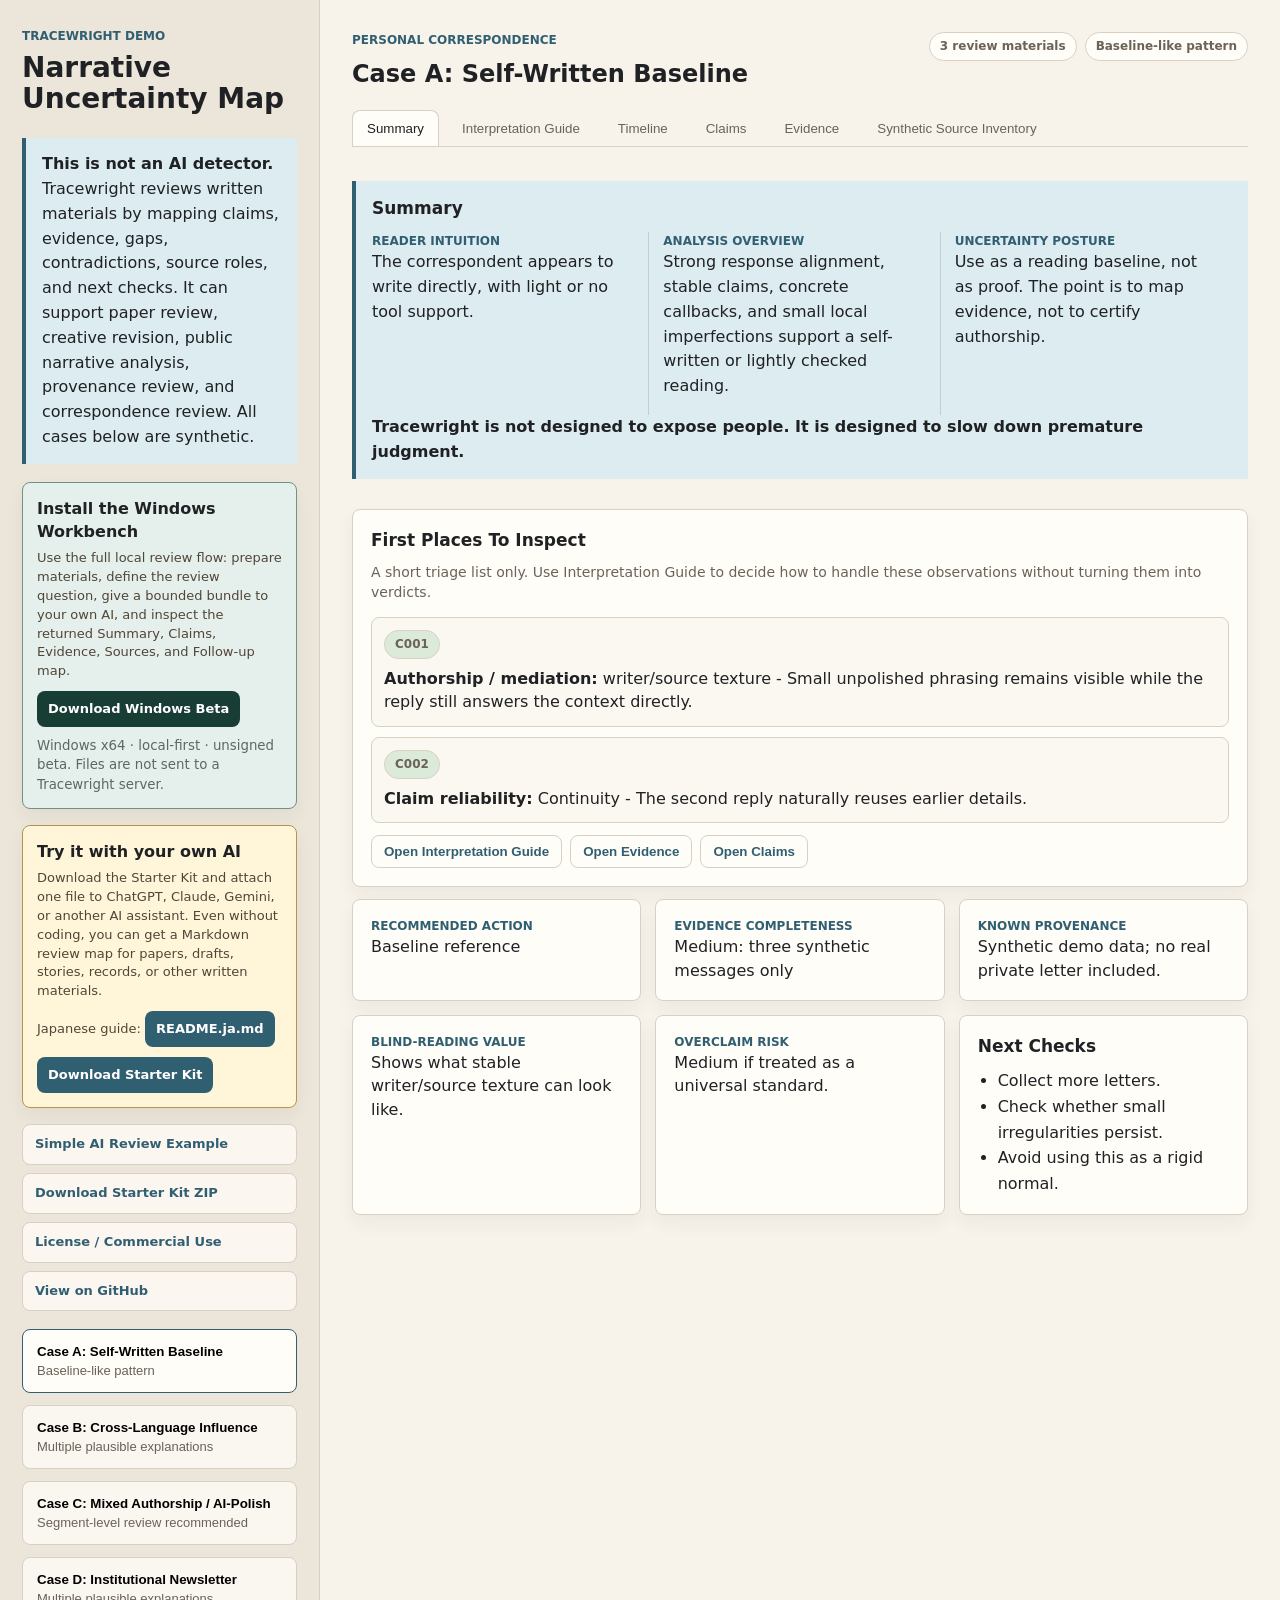
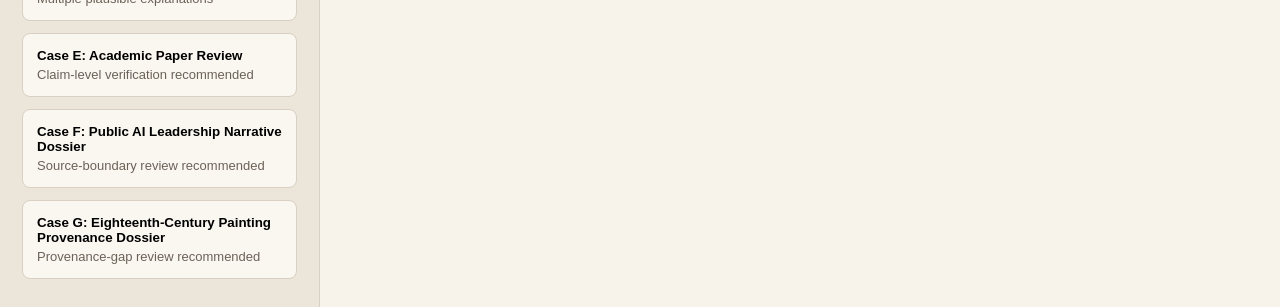
==== index.html @ 944aaca0 "Publish Windows Workbench beta" ====
﻿<!doctype html>
<html lang="en">
<head>
  <meta charset="utf-8">
  <meta name="viewport" content="width=device-width, initial-scale=1">
  <title>Tracewright Narrative Uncertainty Map Demo</title>
  <style>
    :root {
      --paper: #f7f3eb;
      --panel: #fffdf8;
      --ink: #202124;
      --muted: #6b6258;
      --line: #d9d0c3;
      --accent: #315f72;
      --blue: #d7e3f5;
      --green: #dcebd9;
      --yellow: #f5e8bd;
      --orange: #f3cfaa;
      --gray: #e7e3dd;
      --red: #efd0c8;
      --shadow: 0 8px 18px rgba(35,31,26,.05);
    }

    * { box-sizing: border-box; }
    body {
      margin: 0;
      background: var(--paper);
      color: var(--ink);
      font-family: "Segoe UI", system-ui, sans-serif;
      line-height: 1.45;
    }
    .shell { display: grid; grid-template-columns: 320px 1fr; min-height: 100vh; }
    aside {
      padding: 28px 22px;
      background: #ece5d9;
      border-right: 1px solid var(--line);
    }
    main { padding: 32px; max-width: 1220px; }
    h1, h2, h3, p { margin-top: 0; }
    h1 { font-size: 28px; line-height: 1.1; }
    h2 { margin-bottom: 4px; }
    h3 { margin-bottom: 10px; font-size: 17px; }
    .kicker {
      margin: 0 0 8px;
      color: var(--accent);
      font-size: 12px;
      font-weight: 800;
      letter-spacing: 0;
      text-transform: uppercase;
    }
    .notice, .summary-overview {
      border-left: 4px solid var(--accent);
      background: #dcecf0;
      padding: 14px 16px;
      margin: 18px 0;
      line-height: 1.55;
    }
    .starter-card {
      border: 1px solid #b99250;
      border-radius: 8px;
      background: #fff6d9;
      padding: 14px;
      margin: 14px 0 16px;
      box-shadow: var(--shadow);
    }
    .starter-card strong { display: block; margin-bottom: 6px; }
    .starter-card p { margin-bottom: 10px; color: #504638; font-size: 13px; }
    .starter-card a {
      display: inline-flex;
      align-items: center;
      justify-content: center;
      min-height: 36px;
      border-radius: 8px;
      background: #315f72;
      color: #fff;
      padding: 8px 11px;
      font-size: 13px;
      font-weight: 800;
      text-decoration: none;
    }
    .workbench-card {
      border-color: #6f9186;
      background: #e5efeb;
    }
    .workbench-card a { background: #173d35; }
    .workbench-card small { display: block; margin-top: 9px; color: #5b6964; line-height: 1.45; }
    .resource-links { display: grid; gap: 8px; margin: 12px 0 18px; }
    .resource-links a {
      display: block;
      border: 1px solid var(--line);
      border-radius: 8px;
      background: rgba(255,253,248,.78);
      padding: 10px 12px;
      color: var(--accent);
      font-size: 13px;
      font-weight: 800;
      text-decoration: none;
    }
    .case-list, .stack { display: grid; gap: 12px; }
    .case-button {
      width: 100%;
      border: 1px solid var(--line);
      border-radius: 8px;
      background: rgba(255,253,248,.75);
      padding: 14px;
      text-align: left;
      cursor: pointer;
    }
    .case-button.active { border-color: var(--accent); background: var(--panel); }
    .case-button span { display: block; margin-top: 4px; color: var(--muted); font-size: 13px; }
    .header { display: flex; justify-content: space-between; gap: 16px; margin-bottom: 14px; }
    .status { display: flex; gap: 8px; flex-wrap: wrap; justify-content: flex-end; align-content: flex-start; }
    .tag, .flag {
      display: inline-flex;
      align-items: center;
      border: 1px solid var(--line);
      border-radius: 999px;
      min-height: 28px;
      padding: 5px 10px;
      background: var(--panel);
      color: var(--muted);
      font-size: 12px;
      font-weight: 700;
    }
    .green { background: var(--green); }
    .yellow { background: var(--yellow); }
    .orange { background: var(--orange); }
    .blue { background: var(--blue); }
    .gray { background: var(--gray); }
    .red { background: var(--red); }
    .tabs { display: flex; gap: 8px; flex-wrap: wrap; border-bottom: 1px solid var(--line); margin-bottom: 16px; }
    .tab {
      border: 1px solid transparent;
      border-bottom: 0;
      border-radius: 8px 8px 0 0;
      background: transparent;
      padding: 10px 14px;
      color: var(--muted);
      cursor: pointer;
    }
    .tab.active { border-color: var(--line); background: var(--panel); color: var(--ink); }
    .view { display: none; }
    .view.active { display: block; }
    .panel, .card {
      border: 1px solid var(--line);
      border-radius: 8px;
      background: var(--panel);
      box-shadow: var(--shadow);
    }
    .panel, .body { padding: 18px; }
    .panel-note { color: var(--muted); font-size: 14px; }
    .grid { display: grid; grid-template-columns: repeat(2, minmax(0, 1fr)); gap: 14px; }
    .tri { grid-template-columns: repeat(3, minmax(0, 1fr)); }
    .overview-grid { display: grid; grid-template-columns: repeat(3, minmax(0, 1fr)); gap: 14px; }
    .overview-grid article { border-right: 1px solid rgba(49,95,114,.2); padding-right: 12px; }
    .overview-grid article:last-child { border-right: 0; }
    .overview-grid span { display: block; color: var(--accent); font-size: 12px; font-weight: 800; text-transform: uppercase; }
    .overview-note { margin-bottom: 0; font-weight: 700; }
    .review-guide { display: grid; gap: 16px; }
    .guide-layout { display: grid; grid-template-columns: minmax(0, 1.45fr) minmax(260px, .55fr); gap: 14px; }
    .attention-panel, .legend-panel { border: 1px solid var(--line); border-radius: 8px; background: #fbf8f1; padding: 14px; }
    .attention-bars { display: grid; gap: 9px; margin: 10px 0 14px; }
    .bar { display: grid; grid-template-columns: 180px 1fr 52px; gap: 10px; align-items: center; }
    .track { height: 10px; border-radius: 999px; background: #ece5d9; overflow: hidden; }
    .fill { height: 100%; border-radius: 999px; }
    .fill.review { background: #af6e4d; }
    .fill.mediated { background: #567ca0; }
    .fill.anchor { background: #62835f; }
    .fill.claims { background: #b79b49; }
    .attention-definitions { display: grid; gap: 8px; margin: 10px 0 16px; color: var(--muted); font-size: 14px; }
    .attention-definitions p { margin-bottom: 0; }
    .texture-evidence-grid { display: grid; grid-template-columns: repeat(2, minmax(0, 1fr)); gap: 12px; margin: 14px 0 16px; }
    .texture-evidence-list { border: 1px solid var(--line); border-radius: 8px; background: #fffaf0; padding: 12px; }
    .texture-evidence-list h4 { margin: 0 0 8px; color: var(--muted); font-size: 12px; text-transform: uppercase; }
    .texture-evidence-item { display: grid; grid-template-columns: auto minmax(0, 1fr); gap: 6px 8px; width: 100%; border: 0; border-top: 1px solid var(--line); background: transparent; padding: 10px 0; text-align: left; cursor: pointer; }
    .texture-evidence-item:first-of-type { border-top: 0; }
    .texture-evidence-item strong { min-width: 0; overflow-wrap: anywhere; font-size: 13px; }
    .texture-evidence-item small { grid-column: 1 / -1; color: var(--muted); line-height: 1.45; }
    .texture-evidence-item .axis-source { grid-column: 1 / -1; color: var(--muted); font-size: 11px; font-weight: 800; text-transform: uppercase; }
    .texture-badge { display: inline-flex; align-items: center; min-height: 28px; border: 1px solid var(--line); border-radius: 8px; padding: 5px 9px; margin-left: 4px; color: var(--ink); font-size: 12px; font-weight: 800; }
    .evidence-card-focus { outline: 3px solid rgba(36, 105, 121, 0.45); outline-offset: 4px; box-shadow: 0 0 0 7px rgba(36, 105, 121, 0.12); }
    .legend-list { display: grid; gap: 10px; }
    .legend-item p { margin: 6px 0 0; color: var(--muted); font-size: 13px; }
    .focus-list { display: grid; gap: 10px; }
    .focus-item { border: 1px solid var(--line); border-radius: 8px; background: #fbf8f1; padding: 12px; }
    .focus-item p { margin: 8px 0 0; }
    .guide-actions { display: flex; flex-wrap: wrap; gap: 8px; margin-top: 12px; }
    .interpretation-grid { display: grid; grid-template-columns: minmax(0, 1fr) minmax(0, 1fr); gap: 14px; }
    .principle-grid { display: grid; grid-template-columns: repeat(4, minmax(0, 1fr)); gap: 12px; }
    .principle-card { border: 1px solid var(--line); border-radius: 8px; background: #fbf8f1; padding: 14px; }
    .principle-card p { margin-bottom: 0; color: var(--muted); font-size: 14px; }
    .handling-grid { display: grid; grid-template-columns: repeat(3, minmax(0, 1fr)); gap: 12px; }
    .handling-card { border: 1px solid var(--line); border-radius: 8px; background: #fffaf0; padding: 14px; }
    .handling-card p { margin-bottom: 0; color: var(--muted); font-size: 14px; }
    .text-button {
      border: 1px solid var(--line);
      border-radius: 8px;
      background: var(--panel);
      padding: 8px 12px;
      color: var(--accent);
      font-weight: 700;
      cursor: pointer;
    }
    .screening-grid { display: grid; grid-template-columns: repeat(3, minmax(0, 1fr)); gap: 14px; }
    .screening-card p { margin-bottom: 0; }
    .guide-list { margin: 8px 0 0; padding-left: 20px; line-height: 1.6; }
    .message { display: grid; grid-template-columns: 190px 1fr; }
    .message.context { background: #f2f0ec; border-style: dashed; opacity: .82; }
    .meta { padding: 18px; border-right: 1px solid var(--line); background: rgba(236,229,217,.5); }
    .flag-row { display: flex; gap: 8px; flex-wrap: wrap; }
    blockquote { margin: 0 0 14px; border-left: 4px solid var(--accent); background: #f4efe5; padding: 14px 16px; line-height: 1.6; }
    .marked { margin: 14px 0; border: 1px solid var(--line); border-radius: 8px; background: #fffaf0; padding: 14px; }
    .mark { display: grid; grid-template-columns: 180px 170px 1fr; gap: 10px; margin-top: 10px; }
    code { background: var(--orange); border-radius: 6px; padding: 4px 7px; white-space: normal; }
    .box { border: 1px solid var(--line); border-radius: 8px; background: #fbf8f1; padding: 14px; }
    .source-table { width: 100%; border-collapse: collapse; }
    .source-table th, .source-table td { border-bottom: 1px solid var(--line); padding: 12px; text-align: left; vertical-align: top; }
    .source-table th { color: var(--muted); font-size: 12px; text-transform: uppercase; }
    .claim-status { min-width: 130px; }
    @media (max-width: 980px) {
      .shell, .message, .grid, .tri, .mark, .overview-grid, .guide-layout, .screening-grid, .interpretation-grid, .principle-grid, .handling-grid { grid-template-columns: 1fr; }
      .texture-evidence-grid { grid-template-columns: 1fr; }
      main { padding: 22px; }
      aside { border-right: 0; border-bottom: 1px solid var(--line); }
      .bar { grid-template-columns: 1fr; }
      .header { display: block; }
      .status { justify-content: flex-start; }
    }
  </style>
</head>
<body>
  <div class="shell">
    <aside>
      <p class="kicker">Tracewright Demo</p>
      <h1>Narrative Uncertainty Map</h1>
      <div class="notice">
        <strong>This is not an AI detector.</strong><br>
        Tracewright reviews written materials by mapping claims, evidence, gaps, contradictions, source roles, and next checks. It can support paper review, creative revision, public narrative analysis, provenance review, and correspondence review. All cases below are synthetic.
      </div>
      <div class="starter-card workbench-card">
        <strong>Install the Windows Workbench</strong>
        <p>Use the full local review flow: prepare materials, define the review question, give a bounded bundle to your own AI, and inspect the returned Summary, Claims, Evidence, Sources, and Follow-up map.</p>
        <a href="https://github.com/ayakoredon/tracewright-narrative-uncertainty-map/releases/download/workbench-v0.3.0-beta/Tracewright-Workbench-Setup-v0.3.0-beta.exe">Download Windows Beta</a>
        <small>Windows x64 · local-first · unsigned beta. Files are not sent to a Tracewright server.</small>
      </div>
      <div class="starter-card">
        <strong>Try it with your own AI</strong>
        <p>Download the Starter Kit and attach one file to ChatGPT, Claude, Gemini, or another AI assistant. Even without coding, you can get a Markdown review map for papers, drafts, stories, records, or other written materials.</p>
        <p>Japanese guide: <a href="README.ja.md">README.ja.md</a></p>
        <a href="downloads/tracewright-narrative-starter-kit-v0.6.zip" download>Download Starter Kit</a>
      </div>
      <div class="resource-links">
        <a href="simple-ai-example.html">Simple AI Review Example</a>
        <a href="downloads/tracewright-narrative-starter-kit-v0.6.zip" download>Download Starter Kit ZIP</a>
        <a href="COMMERCIAL_USE.md">License / Commercial Use</a>
        <a href="https://github.com/ayakoredon/tracewright-narrative-uncertainty-map">View on GitHub</a>
      </div>
      <div id="caseList" class="case-list"></div>
    </aside>
    <main>
      <header class="header">
        <div>
          <p class="kicker" id="stage">Demo case</p>
          <h2 id="name">Case</h2>
        </div>
        <div class="status">
          <span class="tag" id="count">0 materials</span>
          <span class="tag" id="level">Review posture</span>
        </div>
      </header>
      <nav class="tabs">
        <button class="tab active" data-view="summary">Summary</button>
        <button class="tab" data-view="interpretation">Interpretation Guide</button>
        <button class="tab" data-view="timeline">Timeline</button>
        <button class="tab" data-view="claims">Claims</button>
        <button class="tab" data-view="evidence">Evidence</button>
        <button class="tab" data-view="sources">Synthetic Source Inventory</button>
      </nav>
      <section id="summary" class="view active"></section>
      <section id="interpretation" class="view"></section>
      <section id="timeline" class="view"></section>
      <section id="claims" class="view"></section>
      <section id="evidence" class="view"></section>
      <section id="sources" class="view"></section>
    </main>
  </div>

<script>
const cases = [
  {
    id: "baseline",
    name: "Case A: Self-Written Baseline",
    stage: "Personal correspondence",
    level: "Baseline-like pattern",
    intuition: "The correspondent appears to write directly, with light or no tool support.",
    overview: "Strong response alignment, stable claims, concrete callbacks, and small local imperfections support a self-written or lightly checked reading.",
    posture: "Use as a reading baseline, not as proof. The point is to map evidence, not to certify authorship.",
    screening: {
      recommended_action: "Baseline reference",
      evidence_completeness: "Medium: three synthetic messages only",
      known_provenance: "Synthetic demo data; no real private letter included.",
      blind_reading_value: "Shows what stable writer/source texture can look like.",
      overclaim_risk: "Medium if treated as a universal standard.",
      next_checks: ["Collect more letters.", "Check whether small irregularities persist.", "Avoid using this as a rigid normal."]
    },
    guide: {
      texture: { source_texture: 4, mediation_polish: 1, total: 5 },
      lanes: { authorship: 2, claims: 2, disclosure: 1, total: 5, pressure: "Low" },
      focus: [
        ["green", "C001", "Authorship / mediation", "writer/source texture", "Small unpolished phrasing remains visible while the reply still answers the context directly."],
        ["green", "C002", "Claim reliability", "Continuity", "The second reply naturally reuses earlier details."]
      ]
    },
    claims: [
      ["Works in a local technical business.", "Verifiable background claim", "First appeared", "Stable"],
      ["Learned Japanese for personal reasons.", "Self-history claim", "Repeated with detail", "Stable"],
      ["May use grammar checking.", "Tool-use possibility", "Unknown", "Ask only if relevant"]
    ],
    messages: [
      ["A001", "Reviewer / context", "context", "2026-04-01", "synthetic:A001", "The reviewer asks about local work, music, and language learning.", ["Context only"]],
      ["C001", "Correspondent / target", "target", "2026-04-03", "synthetic:C001", "The correspondent answers directly, gives concrete work details, and asks a specific return question.", ["Stable", "Direct response", "writer/source texture"]],
      ["C002", "Correspondent / target", "target", "2026-04-10", "synthetic:C002", "The second reply reuses earlier details naturally and keeps the same uneven but fluent style.", ["Continuity", "Stable style"]]
    ],
    evidence: [
      ["writer/source texture", "green", "synthetic:C001", "I tried to explain it better, but maybe I make the sentence too long...", [["make the sentence too long", "non-native phrasing", "A small local irregularity remains in an otherwise clear sentence."]], ["The phrase is clear but not polished flat.", "The writer process is visible.", "This supports writer/source texture but does not prove authorship."], ["A tool could preserve original phrasing.", "A non-native writer may also use grammar checking."], "source_texture"]
    ]
  },
  {
    id: "translation",
    name: "Case B: Cross-Language Influence",
    stage: "Personal correspondence",
    level: "Multiple plausible explanations",
    intuition: "The voice feels personal, but the English surface may be translation-supported.",
    overview: "Specific memories and continuity appear alongside collocation and syntax that may show source-language transfer.",
    posture: "Do not treat translation as deception. Ask what layer was translated, checked, or rewritten.",
    screening: {
      recommended_action: "Writing-workflow clarification",
      evidence_completeness: "Medium",
      known_provenance: "Synthetic demo data.",
      blind_reading_value: "Shows how cross-language influence differs from AI-polished composition.",
      overclaim_risk: "High if cross-language English is treated as AI generation.",
      next_checks: ["Ask writing-language workflow gently.", "Compare supported and unsupported passages.", "Track continuity independent of grammar."]
    },
    guide: {
      texture: { source_texture: 3, mediation_polish: 2, total: 5 },
      lanes: { authorship: 3, claims: 1, disclosure: 2, total: 5, pressure: "Moderate" },
      focus: [
        ["blue", "C001", "Authorship / mediation", "Cross-language influence", "The English surface has local friction, but the content remains personal and responsive."],
        ["yellow", "C001", "Disclosure / provenance", "Workflow unknown", "The next useful question is how the text was written or translated."]
      ]
    },
    claims: [
      ["Writes in English or translates into English.", "Process claim", "Unknown", "Verify gently"],
      ["Has personal memories connected to the topic.", "Experience claim", "Supported by detail", "Stable"],
      ["The English surface reflects source-language influence.", "Analytic observation", "Observed once", "Low-confidence"]
    ],
    messages: [
      ["A001", "Reviewer / context", "context", "2026-04-04", "synthetic:A001", "The reviewer asks whether the correspondent writes directly in English or translates.", ["Context only"]],
      ["C001", "Correspondent / target", "target", "2026-04-06", "synthetic:C001", "The correspondent gives a personal answer but uses unusual collocations and direct source-language structure.", ["Cross-language influence", "Stable", "Verify gently"]]
    ],
    evidence: [
      ["Cross-Language Influence", "blue", "synthetic:C001", "I am respectful for this old music, but I cannot imagine how it is living in your day.", [["respectful for", "preposition drift", "Clear meaning, unusual English collocation."], ["how it is living", "source-language shaping", "Possibly source-language structure carried into English."]], ["The content is personal and responsive.", "The English surface contains local non-native friction.", "This supports cross-language uncertainty, not AI authorship."], ["Direct non-native English.", "Machine translation with light editing.", "Human translation preserving source structure."], "source_texture"]
    ]
  },
  {
    id: "mixed",
    name: "Case C: Mixed Authorship / AI-Polish",
    stage: "Correspondence plus domain content",
    level: "Segment-level review recommended",
    intuition: "Short domain-specific parts feel personal; longer reflective passages feel polished.",
    overview: "Operational domain details remain grounded, while longer reflective passages show editorial or AI-polish signals.",
    posture: "Avoid one label for the whole person. Separate domain turns, emotional response, and polished prose.",
    screening: {
      recommended_action: "Segment-level review",
      evidence_completeness: "Medium-high",
      known_provenance: "Synthetic demo data.",
      blind_reading_value: "Shows why mixed-composition analysis matters.",
      overclaim_risk: "High if the polished passage is used to judge every message.",
      next_checks: ["Compare short and long segments.", "Ask drafting workflow naturally.", "Preserve domain-specific evidence separately."]
    },
    guide: {
      texture: { source_texture: 3, mediation_polish: 4, total: 5 },
      lanes: { authorship: 4, claims: 2, disclosure: 2, total: 5, pressure: "High" },
      focus: [
        ["blue", "C001", "Authorship / mediation", "AI / editorial polish", "The reflective sentence is compact, balanced, and more polished than the operational material."],
        ["green", "C001", "Claim reliability", "Domain anchor", "The chess correction should be reviewed separately from the literary surface."]
      ]
    },
    claims: [
      ["The chess correction follows the current board state.", "Domain claim", "Source-grounded", "Stable"],
      ["The literary interpretation is polished and general.", "Style observation", "Segment-specific", "Review"],
      ["Different segments may have different creation histories.", "Mediation hypothesis", "Plausible", "Do not overclaim"]
    ],
    messages: [
      ["A001", "Reviewer / context", "context", "2026-04-05", "synthetic:A001", "The reviewer asks about a novel and continues a slow chess game.", ["Context only"]],
      ["C001", "Correspondent / target", "target", "2026-04-06", "synthetic:C001", "The reply contains a precise chess correction and a polished literary reflection.", ["Domain anchor", "AI/editorial polish?", "Segment split"]]
    ],
    evidence: [
      ["AI / Editorial Polish", "blue", "synthetic:C001", "The refuge becomes a quiet cage, a poetic punishment for refusing growth.", [["quiet cage", "aphoristic polish", "Compact literary metaphor."], ["poetic punishment", "balanced evaluative phrase", "Smooth review-like cadence."]], ["The prose is more polished than earlier operational messages.", "The same message also contains domain-specific handling.", "This supports a mixed-composition hypothesis."], ["Careful human drafting.", "Human prose edited by AI.", "AI-generated reflection plus personal insertion."], "mediation_polish"],
      ["Domain Authorship Anchor", "green", "synthetic:C001", "You wrote Nd2, but from this position I think you meant Nbd2.", [["Nbd2", "domain-specific correction", "Requires tracking the game state."]], ["The correction is operational and specific.", "It differs from the polished literary cadence.", "Analyze it separately from the prose surface."], ["A domain tool could assist, but no evidence requires that."], "source_texture"]
    ]
  },
  {
    id: "newsletter",
    name: "Case D: Institutional Newsletter",
    stage: "Public document",
    level: "Multiple plausible explanations",
    intuition: "No reader intuition supplied. Blind review mode.",
    overview: "The document appears source-rich and institutionally edited. Final English may include translation, editorial smoothing, or AI assistance.",
    posture: "Separate source provenance, fact-checking, cross-language surface, and final prose polish.",
    screening: {
      recommended_action: "Workflow review",
      evidence_completeness: "Medium",
      known_provenance: "Synthetic demo data modeled as a public newsletter.",
      blind_reading_value: "Shows how this method can extend beyond personal letters.",
      overclaim_risk: "High if polished institutional English is treated as AI authorship.",
      next_checks: ["Compare source notes and final article.", "Ask whether translation or AI tools were used.", "Fact-check claims separately."]
    },
    guide: {
      texture: { source_texture: 3, mediation_polish: 3, total: 5 },
      lanes: { authorship: 3, claims: 4, disclosure: 3, total: 5, pressure: "Moderate" },
      focus: [
        ["green", "D001", "Claim reliability", "Source-backed specificity", "Material details point to a source layer that should be kept separate from the final prose layer."],
        ["yellow", "D001", "Authorship / mediation", "Low-confidence surface signal", "Formal collocations are weak clues without workflow evidence."]
      ]
    },
    claims: [
      ["The cassette contains two platform versions.", "Material fact", "Source-backed", "Verify with archive record"],
      ["The materials are available for consultation.", "Access claim", "Public-facing", "Verify"],
      ["Final English may hide source-language workflow.", "Method caution", "Low-confidence", "Use provenance evidence"]
    ],
    messages: [
      ["D001", "Document / target", "target", "2026-04-20", "synthetic:D001", "A public newsletter combines archive object metadata, historical framing, and a polished support appeal.", ["Institutional template", "Archive specificity", "Editorial polish"]]
    ],
    evidence: [
      ["Source-Backed Specificity", "green", "synthetic:D001", "The original cassette contains two platform versions on opposite sides, catalogued under the same acquisition record.", [["opposite sides", "material detail", "Physical-object detail suggests source notes or archive knowledge."], ["acquisition record", "provenance cue", "Links final prose to archival practice."]], ["The detail is too specific for generic promotional prose.", "It may come from human notes later edited or translated.", "Source layer and sentence layer should be separated."], ["A well-prompted AI could rewrite supplied source notes."], "source_texture"],
      ["Low-Confidence Surface Signal", "yellow", "synthetic:D001", "These materials served for the preparation of this article and are available for consultation.", [["served for the preparation", "collocation heaviness", "Possible translation or institutional English; low confidence."], ["available for consultation", "formal register", "Could be human institutional phrasing."]], ["Final English is clean enough that source language is not detectable with confidence.", "Small collocation clues are weak alone.", "Workflow evidence matters more than surface guessing."], ["Human non-native English.", "Human translation.", "LLM translation plus human check.", "Institutional style."], "not_applicable"]
    ]
  },
  {
    id: "academic",
    name: "Case E: Academic Paper Review",
    stage: "Research article",
    level: "Claim-level verification recommended",
    intuition: "No reader intuition supplied. Blind review mode.",
    overview: "The paper has a coherent scholarly surface, but several claims require source-level verification before the argument should be relied on.",
    posture: "Separate prose polish from research reliability. A fluent academic surface can coexist with weak methods, unsupported citations, or overgeneralized conclusions.",
    screening: {
      recommended_action: "Claim-level verification before citation or reuse",
      evidence_completeness: "Medium: abstract, method excerpt, and conclusion excerpt only",
      known_provenance: "Synthetic demo paper; no real unpublished manuscript included.",
      blind_reading_value: "Shows how the same framework can review academic material without reducing it to authorship.",
      overclaim_risk: "High if polished prose is mistaken for methodological strength.",
      next_checks: ["Trace each quantitative claim to method and table support.", "Check whether cited studies actually support the operational definition.", "Ask for dataset, inclusion criteria, and coding protocol."]
    },
    guide: {
      texture: { source_texture: 2, mediation_polish: 3, total: 5 },
      lanes: { authorship: 2, claims: 5, disclosure: 1, total: 5, pressure: "High" },
      focus: [
        ["orange", "P002", "Claim reliability", "Method specificity gap", "The sample and coding procedure are not detailed enough to carry the conclusion."],
        ["orange", "P003", "Claim reliability", "Overgeneralization risk", "A limited corpus is used to make a broad institutional workflow claim."],
        ["blue", "P001", "Authorship / mediation", "Polished academic surface", "The prose is smooth, but that is secondary to evidence support."]
      ]
    },
    claims: [
      ["The study uses a 42-document corpus.", "Method claim", "Partially specified", "Verify sampling protocol"],
      ["The proposed review workflow improved analyst accuracy by 31%.", "Quantitative result", "Requires table support", "Verify"],
      ["The findings generalize to institutional review workflows.", "Scope claim", "Overextended from excerpt", "Review"],
      ["Prior studies establish the same operational definition of narrative provenance.", "Citation claim", "Citation support unknown", "Verify cited sources"]
    ],
    messages: [
      ["P001", "Paper / abstract", "target", "2026-05-02", "synthetic:P001", "The abstract introduces a narrative-provenance review method and reports improved analyst performance.", ["Scholarly surface", "Quantitative claim", "Claim review"]],
      ["P002", "Paper / methods", "target", "2026-05-02", "synthetic:P002", "The methods section describes a 42-document corpus but gives limited sampling and coding detail.", ["Method gap", "Verify dataset"]],
      ["P003", "Paper / conclusion", "target", "2026-05-02", "synthetic:P003", "The conclusion generalizes from the limited corpus to institutional review workflows.", ["Scope expansion", "Review"]]
    ],
    evidence: [
      ["Method Specificity Gap", "orange", "synthetic:P002", "We selected forty-two documents representative of the field and coded them for provenance ambiguity.", [["representative of the field", "sampling claim", "The population and selection method are not defined."], ["coded them", "method compression", "No coder count, codebook, or agreement metric is visible in the excerpt."]], ["The sentence makes a methodological claim but leaves the sampling frame underspecified.", "The reader cannot yet tell whether the corpus supports the result.", "This is a claim-reliability issue, not an authorship judgment."], ["Details may appear elsewhere in the paper.", "Supplementary materials may contain the protocol.", "This may be an excerpt-level limitation."], "not_applicable"],
      ["Overgeneralization Risk", "orange", "synthetic:P003", "These results demonstrate that narrative-provenance mapping can improve institutional review workflows across domains.", [["demonstrate", "strong causal verb", "The excerpt supports caution better than proof."], ["across domains", "scope expansion", "The claim reaches beyond the visible corpus description."]], ["The conclusion uses stronger language than the visible method supports.", "This should prompt source and scope review before citation.", "The issue is evidential strength rather than whether the prose is human or AI-written."], ["The full paper may include cross-domain validation.", "The authors may be using demonstration in a softer rhetorical sense."], "mediation_polish"],
      ["Citation Support Check", "yellow", "synthetic:P001", "Prior work has established narrative provenance as a stable operational category.", [["established", "citation strength", "A broad literature claim needs source-level checking."], ["stable operational category", "definition claim", "The definition may vary across fields."]], ["The phrase signals a literature-foundation claim.", "A reviewer should inspect whether the cited sources actually use the same definition.", "This belongs in the claim lane even if the writing style is polished."], ["The literature review may define the term carefully later.", "The abstract may compress a nuanced discussion."], "not_applicable"]
    ]
  },
  {
    id: "public_figures",
    name: "Case F: Public AI Leadership Narrative Dossier",
    stage: "Public-source narrative review",
    level: "Source-boundary review recommended",
    intuition: "No private reader intuition supplied. This demo uses public materials about AI leaders to show how Tracewright separates authored statements, corporate pages, external reporting, adversarial sources, and source-inventory gaps.",
    overview: "The useful question is not whether one public figure is consistent or inconsistent in the abstract. The review task is to map which source said what, in what role, at what time, and with what evidentiary weight.",
    posture: "Do not collapse a public person, their company, a news report, a competitor statement, and a technical paper into one flat narrative. Treat this as source-boundary and chronology review, not personality judgment.",
    screening: {
      recommended_action: "Source-boundary and chronology review",
      evidence_completeness: "Low-medium: representative public sources only, not a complete biography or fact investigation",
      known_provenance: "Public web materials: authored essays/posts, company pages, collective open letters, and external or adversarial sources.",
      blind_reading_value: "Shows how the same uncertainty-map method can review public narratives without becoming a reputational verdict.",
      overclaim_risk: "High if company claims, reported remarks, external allegations, and adversarial statements are attributed directly to a person without source-role labels.",
      next_checks: ["Keep direct authored texts separate from company policy pages.", "Treat external reporting and adversarial statements as attributed sources, not settled fact.", "Build dated timelines before asserting contradiction.", "Use primary filings, transcripts, or full article text before escalating claims."]
    },
    guide: {
      texture: { source_texture: 4, mediation_polish: 2, total: 5 },
      lanes: { authorship: 4, claims: 5, disclosure: 4, total: 5, pressure: "High" },
      focus: [
        ["orange", "PF003", "Disclosure / provenance", "Source-role boundary", "A competitor or adversarial company page can be evidence-bearing while still requiring attribution and corroboration."],
        ["orange", "PF004", "Claim reliability", "Chronology pressure", "A public safety posture and later product acceleration should be reviewed as a dated implementation question, not as an instant contradiction."],
        ["blue", "PF002", "Authorship / mediation", "Corporate-policy layer", "Company policy pages may reflect an organization, not one individual author's personal statement."]
      ]
    },
    claims: [
      ["Authored essays or blog posts can support a person's stated position at a date.", "Source-boundary claim", "Supported by public sources", "Stable"],
      ["Corporate policy pages should not automatically be treated as single-person statements.", "Method claim", "General review rule", "Stable"],
      ["External reporting and adversarial statements require attribution and corroboration.", "Reliability claim", "High-priority rule", "Review"],
      ["Apparent changes in AI policy posture should be tested through chronology before being called contradictions.", "Chronology claim", "Review method", "Review"]
    ],
    messages: [
      ["PF001", "Authored essay / public post", "target", "2024-2026", "public:authored-essays", "Representative authored materials include Dario Amodei essays and Sam Altman blog posts. They can anchor dated self-positioning but not every company action.", ["Authored layer", "Date anchor"]],
      ["PF002", "Company policy / product page", "target", "2025-2026", "public:company-pages", "Representative company materials include Anthropic policy pages and xAI product/company pages. They show organizational posture and implementation claims.", ["Corporate layer", "Implementation claim"]],
      ["PF003", "External or adversarial source", "target", "2024-2026", "public:external-sources", "External reporting, open letters, and competitor statements may be important, but each needs role labeling and corroboration.", ["Source boundary", "Attribution required"]],
      ["PF004", "Chronology map", "target", "2023-2026", "public:timeline", "A public narrative may change over time as models, companies, law, risk perception, and competition change. The first review step is dated mapping.", ["Chronology", "Review pressure"]]
    ],
    evidence: [
      ["Authored-position anchor", "green", "public:authored-essays", "A signed essay or personal blog post can anchor that a person publicly held or framed a position at a given time.", [["signed essay", "source role", "Authored text is stronger for self-positioning than for proving implementation."], ["at a given time", "chronology", "The date matters before consistency is assessed."]], ["This is useful source-grounded texture because the source role is clear.", "It should not be expanded to every corporate action or later media narrative.", "The review should preserve the distinction between position, aspiration, and implementation."], ["A post may be edited, ghost-edited, or strategically framed.", "A public post may omit internal constraints or later changes."], "source_texture"],
      ["Corporate-policy boundary", "blue", "public:company-pages", "Company pages and policy announcements can describe commitments, product posture, or safety processes, but they are organizational documents.", [["company pages", "organizational source", "Do not treat as a single individual's direct authored claim."], ["commitments", "implementation claim", "Requires evidence of actual process or enforcement."]], ["The source can be public and useful while still being role-bound.", "This belongs in Disclosure / provenance because authority depends on source type.", "Tracewright should keep the corporate layer visible."], ["The leader may have approved the page.", "A policy may reflect legal, communications, or team drafting."], "mediation_polish"],
      ["Adversarial-source warning", "orange", "public:adversarial-source", "A competitor statement, lawsuit-position page, or strongly interested source may contain useful documents while still requiring attribution and corroboration.", [["competitor statement", "source boundary", "Evidence-bearing does not mean neutral."], ["requires attribution", "handling rule", "Claims should remain attached to the source until checked."]], ["This is a central public-figure dossier risk.", "The source may contain real records, but framing can be strategic.", "The dashboard should prevent the reader from silently absorbing it as neutral biography."], ["The adversarial source may be accurate.", "The opposing side may dispute or contextualize it.", "Court filings or primary documents may settle part of the record."], "not_applicable"],
      ["Chronology / implementation pressure", "orange", "public:timeline", "A safety-warning statement, later product launch, government deployment claim, or regulation proposal may look inconsistent unless placed in a dated timeline with role labels.", [["safety-warning statement", "early posture", "Could be collective, personal, or company-level."], ["later product launch", "implementation layer", "Should be compared with actual safeguards and dates."], ["dated timeline", "review method", "Chronology comes before contradiction."]], ["The same person can hold risk concerns while building products; that is tension, not automatically contradiction.", "The review should ask whether implementation evidence matches the public risk posture.", "This card shows how Tracewright slows reputational judgment."], ["The timeline may reveal a genuine contradiction.", "Product or policy details may resolve the tension.", "External reporting may be incomplete."], "source_texture"]
    ]
  },
  {
    id: "painting_provenance",
    name: "Case G: Eighteenth-Century Painting Provenance Dossier",
    stage: "Art provenance review",
    level: "Provenance-gap review recommended",
    intuition: "No private collector file is included. This synthetic case shows how Tracewright can review a mixed dossier around an old painting without turning uncertainty into a verdict about authenticity or ownership.",
    overview: "The dossier contains several useful anchors, but the chain is not continuous. A studio ledger, a nineteenth-century diary, an auction record, a wartime gap, a later researcher note, and a conservation memo each answer different questions and carry different evidentiary weight.",
    posture: "Do not collapse attribution, ownership history, wartime custody, and current title into one confidence label. The next responsible step is to separate source roles, date each claim, and identify which gaps are ordinary archival loss versus high-stakes provenance risk.",
    screening: {
      recommended_action: "Provenance-gap and claim-boundary review",
      evidence_completeness: "Medium-low: synthetic source excerpts only, with intentional gaps in the chain of custody",
      known_provenance: "Synthetic demo dossier; no real artwork, collector, archive, or private ownership file is included.",
      blind_reading_value: "Shows how Tracewright handles historical records, conflicting descriptions, and archival silence without forcing a binary conclusion.",
      overclaim_risk: "High if the studio ledger, diary, auction catalogue, and modern researcher note are treated as one continuous proof chain.",
      next_checks: ["Separate attribution evidence from ownership evidence.", "Compare the diary description with the auction catalogue and physical painting.", "Map the 1939-1947 gap before making any title or restitution claim.", "Ask whether the researcher note cites primary documents or repeats family tradition.", "Have a qualified provenance specialist review wartime-risk materials."]
    },
    guide: {
      texture: { source_texture: 4, mediation_polish: 1, total: 5 },
      lanes: { authorship: 3, claims: 5, disclosure: 4, total: 5, pressure: "High" },
      focus: [
        ["orange", "PR005", "Claim reliability", "Wartime gap", "The file has no direct custody record between 1939 and 1947, so the absence itself must be recorded rather than smoothed over."],
        ["yellow", "PR003/PR004", "Claim reliability", "Diary / auction mismatch", "A diary entry and auction catalogue may refer to the same painting, but their descriptions do not align perfectly."],
        ["blue", "PR006", "Disclosure / provenance", "Researcher-note boundary", "A modern researcher's attribution note may be useful while still depending on uncited or secondary material."]
      ]
    },
    claims: [
      ["The painting may be by Elodie Marchand or her workshop, circa 1772.", "Attribution claim", "Plausible but not settled", "Specialist review"],
      ["A painting matching the current work appears in an 1849 collector diary.", "Ownership-history claim", "Partially matched", "Verify description"],
      ["Lot 37 in an 1850 auction catalogue may be the same object.", "Provenance link", "Conflicting details", "Review"],
      ["The chain of custody is undocumented between 1939 and 1947.", "Provenance-gap claim", "Explicit gap", "High attention"],
      ["A 1978 researcher note treats the attribution as likely.", "Secondary-source claim", "Source-boundary needed", "Check citations"],
      ["Pigment and canvas findings are consistent with late eighteenth-century materials.", "Material-analysis claim", "Supports date range, not authorship", "Do not overclaim"]
    ],
    messages: [
      ["PR001", "Collector file / object summary", "target", "2026-05-18", "synthetic:collector-file", "The current owner holds a small oil painting known as Woman with a Blue Ribbon, attributed in the file to Elodie Marchand, circa 1772.", ["Current file", "Attribution claim", "Context only until checked"]],
      ["PR002", "Artist record / studio ledger", "target", "1772", "synthetic:studio-ledger", "A studio ledger records a portrait of a young woman with a blue ribbon delivered to a Paris patron, but it does not include dimensions or a later owner.", ["Date anchor", "Attribution boundary"]],
      ["PR003", "Collector diary", "target", "1849", "synthetic:diary-1849", "A handwritten diary describes buying a small French portrait of a girl with blue ribbon from the de Vries family collection.", ["Ownership clue", "Source-grounded texture"]],
      ["PR004", "Auction catalogue", "target", "1850", "synthetic:auction-1850", "An auction catalogue lists Lot 37 as Portrait of a Young Lady, French school, blue sash, but the dimensions differ from the current painting by several centimeters.", ["Possible match", "Description mismatch"]],
      ["PR005", "Wartime custody file", "target", "1939-1947", "synthetic:wartime-gap", "The dossier has insurance correspondence from 1938 and a gallery receipt from 1948, but no direct record for the war years.", ["Provenance gap", "High attention"]],
      ["PR006", "Researcher note", "target", "1978", "synthetic:research-note", "A researcher wrote that the picture is probably by Marchand, citing an old family list and stylistic comparison, but the family list is not attached.", ["Secondary source", "Citation gap"]],
      ["PR007", "Conservation memo", "target", "2026", "synthetic:conservation-memo", "A conservation memo reports canvas weave and pigment findings consistent with late eighteenth-century French materials.", ["Material anchor", "Not authorship proof"]]
    ],
    evidence: [
      ["Attribution Boundary", "yellow", "synthetic:studio-ledger", "The ledger records 'portrait of a young woman, blue ribbon, for M. Armand' in 1772, but gives no dimensions, signature reference, or later owner.", [["portrait of a young woman, blue ribbon", "descriptive overlap", "The phrase may align with the present painting but is not unique enough."], ["no dimensions", "missing identifier", "The record cannot yet be tied securely to the object."], ["no later owner", "chain break", "The ledger supports a possible origin, not continuous provenance."]], ["The ledger is an early date anchor but not a full identification.", "The description is plausible yet generic.", "Attribution and ownership history should stay separate."], ["The full ledger may contain adjacent entries.", "A patron archive may identify M. Armand.", "The present painting may be a related work rather than the same object."], "source_texture"],
      ["Diary / Auction Mismatch", "orange", "synthetic:diary-1849 + synthetic:auction-1850", "The diary says 'a small French portrait of a girl with a blue ribbon'; the auction catalogue lists 'Portrait of a Young Lady, French school, blue sash' with dimensions that differ from the current painting.", [["blue ribbon", "possible continuity", "The motif overlaps with the current file."], ["blue sash", "description drift", "The catalogue wording may refer to a different visual feature."], ["dimensions differ", "material mismatch", "A measurable discrepancy requires checking before linking the records."]], ["The two records may describe the same object imprecisely, but the mismatch is substantive enough to flag.", "The review should compare measurements, frame changes, relining history, and catalogue conventions.", "This is a provenance-link problem, not an authenticity verdict."], ["Old catalogues may round measurements.", "A relining or frame note may explain size changes.", "The diary and auction lot may be different paintings in the same collection."], "not_applicable"],
      ["Wartime Provenance Gap", "red", "synthetic:wartime-gap", "The file moves from a 1938 insurance letter to a 1948 gallery receipt, with no direct custody record during the war years.", [["1938 insurance letter", "pre-gap anchor", "The object appears before the war-period gap."], ["1948 gallery receipt", "post-gap anchor", "The object appears after the gap."], ["no direct custody record", "archival silence", "The missing interval is the key evidence problem."]], ["A wartime gap does not prove wrongdoing, but it is a high-attention provenance issue.", "The gap should be named explicitly rather than hidden under a continuous ownership narrative.", "Qualified provenance review is needed before relying on the chain for title, sale, donation, or publication."], ["Records may have been lost.", "The object may have remained with the same family.", "External archives, customs files, or gallery stock books may close the gap."], "source_texture"],
      ["Researcher-Note Boundary", "blue", "synthetic:research-note", "The 1978 note says 'probably Marchand' and refers to an old family list, but the list is not attached to the dossier.", [["probably Marchand", "attribution softness", "The researcher uses cautious language."], ["old family list", "missing cited source", "The supporting document is not available in the reviewed file."], ["not attached", "provenance disclosure", "The reviewer should not treat the note as if the primary source were present."]], ["A respected researcher note can be valuable, but its evidentiary weight depends on the cited material.", "The dashboard should preserve the distinction between expert opinion and visible primary evidence.", "The next action is to locate the family list or quote its contents accurately."], ["The researcher may have seen the list directly.", "The list may exist in another archive.", "The attribution may rest more on style than on documentary provenance."], "mediation_polish"],
      ["Material Analysis Anchor", "green", "synthetic:conservation-memo", "Canvas weave, ground layer, and pigment findings are consistent with late eighteenth-century French materials.", [["consistent with", "supporting language", "The memo supports compatibility, not certainty."], ["late eighteenth-century French materials", "date-range support", "Material evidence can support the period claim."], ["pigment findings", "technical anchor", "A physical examination provides a different source layer from written provenance."]], ["Technical findings help test whether the object could belong to the proposed period.", "They do not prove Marchand authorship or uninterrupted ownership.", "This card helps separate material compatibility from narrative provenance."], ["Later artists may use old materials.", "The memo may need full lab data.", "Condition history may affect interpretation."], "source_texture"]
    ]
  }
];

let selected = cases[0].id;
let view = "summary";
const $ = (selector) => document.querySelector(selector);
const esc = (value) => String(value)
  .replaceAll("&", "&amp;")
  .replaceAll("<", "&lt;")
  .replaceAll(">", "&gt;")
  .replaceAll('"', "&quot;")
  .replaceAll("'", "&#039;");

function item() { return cases.find((demoCase) => demoCase.id === selected); }

function render() {
  renderList();
  renderHead();
  renderView();
}

function renderList() {
  $("#caseList").innerHTML = cases.map((demoCase) => `
    <button class="case-button ${demoCase.id === selected ? "active" : ""}" data-case="${esc(demoCase.id)}">
      <strong>${esc(demoCase.name)}</strong>
      <span>${esc(demoCase.level)}</span>
    </button>
  `).join("");
}

function renderHead() {
  const current = item();
  $("#stage").textContent = current.stage;
  $("#name").textContent = current.name;
  $("#count").textContent = `${current.messages.length} review materials`;
  $("#level").textContent = current.level;
}

function renderView() {
  document.querySelectorAll(".view").forEach((element) => element.classList.remove("active"));
  document.querySelectorAll(".tab").forEach((tab) => tab.classList.toggle("active", tab.dataset.view === view));
  $(`#${view}`).classList.add("active");
  ({ summary, interpretation, timeline, claims, evidence, sources }[view])();
}

function summary() {
  const current = item();
  const guide = current.guide;
  $("#summary").innerHTML = `
    <div class="stack">
      <section class="summary-overview">
        <h3>Summary</h3>
        <div class="overview-grid">
          ${overviewCell("Reader intuition", current.intuition)}
          ${overviewCell("Analysis overview", current.overview)}
          ${overviewCell("Uncertainty posture", current.posture)}
        </div>
        <p class="overview-note">Tracewright is not designed to expose people. It is designed to slow down premature judgment.</p>
      </section>
      <section class="panel">
        <h3>First Places To Inspect</h3>
        <p class="panel-note">A short triage list only. Use Interpretation Guide to decide how to handle these observations without turning them into verdicts.</p>
        <div class="focus-list">
          ${guide.focus.map((focus) => `
            <div class="focus-item">
              <span class="flag ${esc(focus[0])}">${esc(focus[1])}</span>
              <p><strong>${esc(focus[2])}:</strong> ${esc(focus[3])} - ${esc(focus[4])}</p>
            </div>
          `).join("")}
        </div>
        <div class="guide-actions">
          <button class="text-button" data-view="interpretation">Open Interpretation Guide</button>
          <button class="text-button" data-view="evidence">Open Evidence</button>
          <button class="text-button" data-view="claims">Open Claims</button>
        </div>
      </section>
      <section class="screening-grid">
        ${screeningCard("Recommended action", current.screening.recommended_action)}
        ${screeningCard("Evidence completeness", current.screening.evidence_completeness)}
        ${screeningCard("Known provenance", current.screening.known_provenance)}
        ${screeningCard("Blind-reading value", current.screening.blind_reading_value)}
        ${screeningCard("Overclaim risk", current.screening.overclaim_risk)}
        <section class="panel screening-card">
          <h3>Next Checks</h3>
          <ul class="guide-list">${current.screening.next_checks.map((check) => `<li>${esc(check)}</li>`).join("")}</ul>
        </section>
      </section>
    </div>
  `;
}

function interpretation() {
  const current = item();
  const guide = current.guide;
  $("#interpretation").innerHTML = `
    <div class="stack">
      <section class="summary-overview">
        <h3>Interpretation Guide</h3>
        <p>This tab explains how to read the dashboard. It is not a detector and not a verdict surface; it turns uncertainty into review posture, accountability, and next handling.</p>
        <p class="overview-note">Evidence first. Source roles visible. Judgment delayed until the reviewer has checked what the observation actually supports.</p>
      </section>
      <section class="principle-grid">
        ${principleCard("Not a detector", "The dashboard does not decide whether a person used AI. It shows what requires closer reading, corroboration, or context.")}
        ${principleCard("Not a verdict", "A flag is a handling cue, not a finding. A polished surface, rough texture, or contradiction cue can have several explanations.")}
        ${principleCard("Source roles matter", "Self-description, third-party reporting, legal material, institutional pages, transcripts, and drafts should not be collapsed into one voice.")}
        ${principleCard("Improve or verify", "The goal is to decide the next responsible action: verify a claim, ask a follow-up, revise a draft, add evidence, or escalate review.")}
      </section>
      <section class="panel review-guide">
        <div>
          <h3>How To Read This Case</h3>
          <p class="panel-note">These are evidence-card cue counts, not authorship probabilities or authenticity percentages. They show where a reviewer should inspect source-grounding, mediation, polish, translation, editing, or workflow possibilities.</p>
        </div>
        <div class="guide-layout">
          <div class="attention-panel">
            <h3>Texture Axes</h3>
            <p class="panel-note">These are evidence-card cue counts, not authorship probabilities or authenticity percentages. Ambiguous cards remain in Evidence for human review.</p>
            <div class="attention-bars">
              ${bar("Source-grounded texture cues", guide.texture.source_texture, guide.texture.total, "anchor")}
              ${bar("Mediation / polish cues", guide.texture.mediation_polish, guide.texture.total, "mediated")}
            </div>
            <div class="attention-definitions">
              <p><strong>Source-grounded texture cues:</strong> visible writerly agency, specific source detail, revision traces, hesitation, local judgment, rough edges, or idiosyncratic phrasing.</p>
              <p><strong>Mediation / polish cues:</strong> automated-synthesis or editorial surface: clean coverage, weak close reading, template flow, fast generalization, or polished prose without visible ownership.</p>
            </div>
            <div class="texture-evidence-grid">
              ${textureEvidenceList("Source-grounded texture cue evidence", "source_texture")}
              ${textureEvidenceList("Mediation / polish cue evidence", "mediation_polish")}
            </div>
            <h3>Review Lanes</h3>
            <p class="panel-note">These counts show what kind of question the evidence cards answer.</p>
            <div class="attention-bars">
              ${bar("Authorship / mediation", guide.lanes.authorship, guide.lanes.total, "mediated")}
              ${bar("Claim reliability", guide.lanes.claims, guide.lanes.total, "claims")}
              ${bar("Disclosure / provenance", guide.lanes.disclosure, guide.lanes.total, "anchor")}
              <div class="bar"><span>Review pressure</span><span class="flag ${pressureColor(guide.lanes.pressure)}">${esc(guide.lanes.pressure)}</span><strong></strong></div>
            </div>
            <div class="attention-definitions">
              <p><strong>Authorship / mediation:</strong> how wording, style, continuity, translation, editing, or final surface may have been shaped. This is not a finding about who wrote the material.</p>
              <p><strong>Claim reliability:</strong> whether stated facts, timelines, methods, identities, citations, or content claims need checking. This is not a judgment of the person.</p>
              <p><strong>Disclosure / provenance:</strong> explicit or known information about AI use, translation, fiction, edits, source notes, or workflow. This is not confession or guilt.</p>
            </div>
            <div class="guide-actions">
              <button class="text-button" data-view="evidence">Open Evidence</button>
              <button class="text-button" data-view="claims">Open Claims</button>
              <button class="text-button" data-view="sources">Open Review Materials</button>
            </div>
          </div>
          <div class="legend-panel">
            <h3>Flag Legend</h3>
            <div class="legend-list">
              ${legend("green", "Stable / anchored", "Continuity, source detail, or baseline-like texture.")}
              ${legend("yellow", "Observe", "Weak or ambiguous signal; keep watching.")}
              ${legend("blue", "Mediated layer", "Translation, AI polish, workflow, or layer separation.")}
              ${legend("orange", "Review", "Meaning shift, weak support, strong tool involvement, or boundary issue.")}
              ${legend("red", "High attention", "Requires careful human review before use. This does not mean guilty, false, or AI-generated.")}
            </div>
          </div>
        </div>
      </section>
      <section class="panel">
        <h3>Handling Model</h3>
        <div class="handling-grid">
          ${handlingCard("Authorship / mediation", "Ask who shaped wording, translation, continuity, polish, and final surface. Do not convert style cues into identity claims.")}
          ${handlingCard("Claim reliability", "Ask whether factual statements, chronology, citations, methods, or public narratives need corroboration. This lane can matter even when authorship is clear.")}
          ${handlingCard("Disclosure / provenance", "Record explicit workflow information: AI use, translation, editing, fiction, source notes, institutional authorship, or known drafting process.")}
        </div>
      </section>
      <section class="panel">
        <h3>Escalation Rule</h3>
        <p class="panel-note">If an observation could affect employment, legal exposure, academic evaluation, publication, insurance, reputation, or fiduciary decisions, the dashboard should route the matter to qualified human review. Tracewright is a review map, not the final decision-maker.</p>
      </section>
    </div>
  `;
}

function principleCard(title, text) {
  return `<article class="principle-card"><h3>${esc(title)}</h3><p>${esc(text)}</p></article>`;
}

function handlingCard(title, text) {
  return `<article class="handling-card"><h3>${esc(title)}</h3><p>${esc(text)}</p></article>`;
}

function overviewCell(label, value) {
  return `<article><span>${esc(label)}</span><p>${esc(value)}</p></article>`;
}

function screeningCard(label, value) {
  return `<section class="panel screening-card"><p class="kicker">${esc(label)}</p><p>${esc(value)}</p></section>`;
}

function bar(label, value, total, className) {
  const width = total ? Math.max(0, Math.min(100, (value / total) * 100)) : 0;
  return `
    <div class="bar">
      <span>${esc(label)}</span>
      <div class="track"><div class="fill ${esc(className)}" style="width:${width}%"></div></div>
      <strong>${esc(value)}/${esc(total)}</strong>
    </div>
  `;
}

function pressureColor(level) {
  if (level === "High") return "orange";
  if (level === "Moderate") return "yellow";
  return "green";
}

function legend(level, label, description) {
  return `<div class="legend-item"><span class="flag ${esc(level)}">${esc(label)}</span><p>${esc(description)}</p></div>`;
}

function textureEvidenceList(title, axis) {
  const current = item();
  const items = current.evidence
    .map((card, index) => ({ card, index }))
    .filter((entry) => textureAxis(entry.card) === axis);
  return `
    <div class="texture-evidence-list">
      <h4>${esc(title)}</h4>
      ${items.length
        ? items.map(({ card, index }) => `
          <button class="texture-evidence-item" data-evidence-target="${esc(evidenceId(index))}">
            <span class="flag ${esc(card[1])}">${esc(card[2])}</span>
            <strong>${esc(card[0])}</strong>
            <span class="axis-source">${card[7] ? "Explicit texture-axis card" : "Inferred from evidence label/text"}</span>
            <small>${esc(card[3]).slice(0, 150)}${card[3].length > 150 ? "..." : ""}</small>
            ${card[4]?.[0]?.[0] ? `<small>Marked: ${esc(card[4][0][0]).slice(0, 120)}${card[4][0][0].length > 120 ? "..." : ""}</small>` : ""}
          </button>
        `).join("")
        : `<p class="panel-note">No explicit ${esc(title.toLowerCase())} cards in this synthetic case.</p>`}
    </div>
  `;
}

function textureAxis(card) {
  if (card[7] === "source_texture" || card[7] === "mediation_polish") return card[7];
  if (card[7] === "not_applicable") return "not_applicable";
  const text = `${card[0]} ${card[3]}`.toLowerCase();
  const sourceTexture = /writer\/source texture|source-grounded|source-backed|domain authorship|specificity|non-native|rough|idiosyncratic/.test(text);
  const mediationPolish = /editorial polish|mediation|polished|generalization|template|smooth/.test(text);
  if (sourceTexture && !mediationPolish) return "source_texture";
  if (mediationPolish && !sourceTexture) return "mediation_polish";
  return "not_applicable";
}

function textureAxisBadge(card) {
  const axis = textureAxis(card);
  if (axis === "source_texture") return `<span class="texture-badge yellow">Source-grounded texture cue - ${card[7] ? "explicit" : "inferred"}</span>`;
  if (axis === "mediation_polish") return `<span class="texture-badge blue">Mediation / polish cue - ${card[7] ? "explicit" : "inferred"}</span>`;
  return "";
}

function evidenceId(index) {
  return `evidence-${index + 1}`;
}

function timeline() {
  const current = item();
  $("#timeline").innerHTML = `<div class="stack">${current.messages.map((message) => `
    <article class="card message ${message[2] === "context" ? "context" : ""}">
      <div class="meta">
        <strong>${esc(message[0])}</strong><br>
        <span>${esc(message[1])}</span><br>
        <span>${esc(message[3])}</span><br>
        <span>${esc(message[4])}</span>
      </div>
      <div class="body">
        <p>${esc(message[5])}</p>
        <div class="flag-row">${message[6].map((flag) => `<span class="flag ${message[2] === "context" ? "gray" : "green"}">${esc(flag)}</span>`).join("")}</div>
      </div>
    </article>
  `).join("")}</div>`;
}

function claims() {
  const current = item();
  $("#claims").innerHTML = `
    <section class="panel">
      <h3>Claim Map</h3>
      <table class="source-table">
        <thead><tr><th>Claim / Observation</th><th>Type</th><th>Status</th><th>Review Posture</th></tr></thead>
        <tbody>
          ${current.claims.map((claim) => `
            <tr>
              <td>${esc(claim[0])}</td>
              <td>${esc(claim[1])}</td>
              <td class="claim-status">${esc(claim[2])}</td>
              <td><span class="flag ${claimColor(claim[3])}">${esc(claim[3])}</span></td>
            </tr>
          `).join("")}
        </tbody>
      </table>
    </section>
  `;
}

function claimColor(label) {
  return /Verify|Review|Overextended|checking/i.test(label) ? "yellow" : "green";
}

function evidence() {
  const current = item();
  $("#evidence").innerHTML = `<div class="stack">${current.evidence.map((card, index) => `
    <article class="card body" id="${esc(evidenceId(index))}" data-evidence-card="${esc(evidenceId(index))}">
      <div class="header">
        <div><span class="tag">${esc(card[2])}</span><h3>${esc(card[0])}</h3></div>
        <div class="flag-row">
          ${textureAxisBadge(card)}
          <span class="flag ${esc(card[1])}">${esc(card[1])}</span>
        </div>
      </div>
      <blockquote>${esc(card[3])}</blockquote>
      <section class="marked">
        <p class="kicker">Marked Text</p>
        ${card[4].map((mark) => `
          <div class="mark">
            <code>${esc(mark[0])}</code>
            <span>${esc(mark[1])}</span>
            <p>${esc(mark[2])}</p>
          </div>
        `).join("")}
      </section>
      <div class="grid">
        <section class="box"><h3>Reasoning Chain</h3><ol>${card[5].map((line) => `<li>${esc(line)}</li>`).join("")}</ol></section>
        <section class="box"><h3>Alternative Explanations</h3><ul>${card[6].map((line) => `<li>${esc(line)}</li>`).join("")}</ul></section>
      </div>
    </article>
  `).join("")}</div>`;
}

function sources() {
  const current = item();
  $("#sources").innerHTML = `
    <section class="panel">
      <h3>Synthetic Source Inventory</h3>
      <table class="source-table">
        <thead><tr><th>ID</th><th>Role</th><th>Date</th><th>Demo Source ID</th><th>Summary</th></tr></thead>
        <tbody>${current.messages.map((message) => `
          <tr>
            <td>${esc(message[0])}</td>
            <td>${esc(message[1])}</td>
            <td>${esc(message[3])}</td>
            <td>${esc(message[4])}</td>
            <td>${esc(message[5])}</td>
          </tr>
        `).join("")}</tbody>
      </table>
    </section>
  `;
}

document.addEventListener("click", (event) => {
  const caseButton = event.target.closest("[data-case]");
  if (caseButton) {
    selected = caseButton.dataset.case;
    view = "summary";
    render();
    return;
  }
  const viewButton = event.target.closest("[data-view]");
  if (viewButton) {
    view = viewButton.dataset.view;
    renderView();
  }
  const evidenceButton = event.target.closest("[data-evidence-target]");
  if (evidenceButton) {
    view = "evidence";
    renderView();
    requestAnimationFrame(() => {
      const card = document.querySelector(`[data-evidence-card="${CSS.escape(evidenceButton.dataset.evidenceTarget)}"]`);
      if (!card) return;
      card.scrollIntoView({ behavior: "smooth", block: "start" });
      card.classList.add("evidence-card-focus");
      window.setTimeout(() => card.classList.remove("evidence-card-focus"), 1800);
    });
  }
});

render();
</script>
</body>
</html>
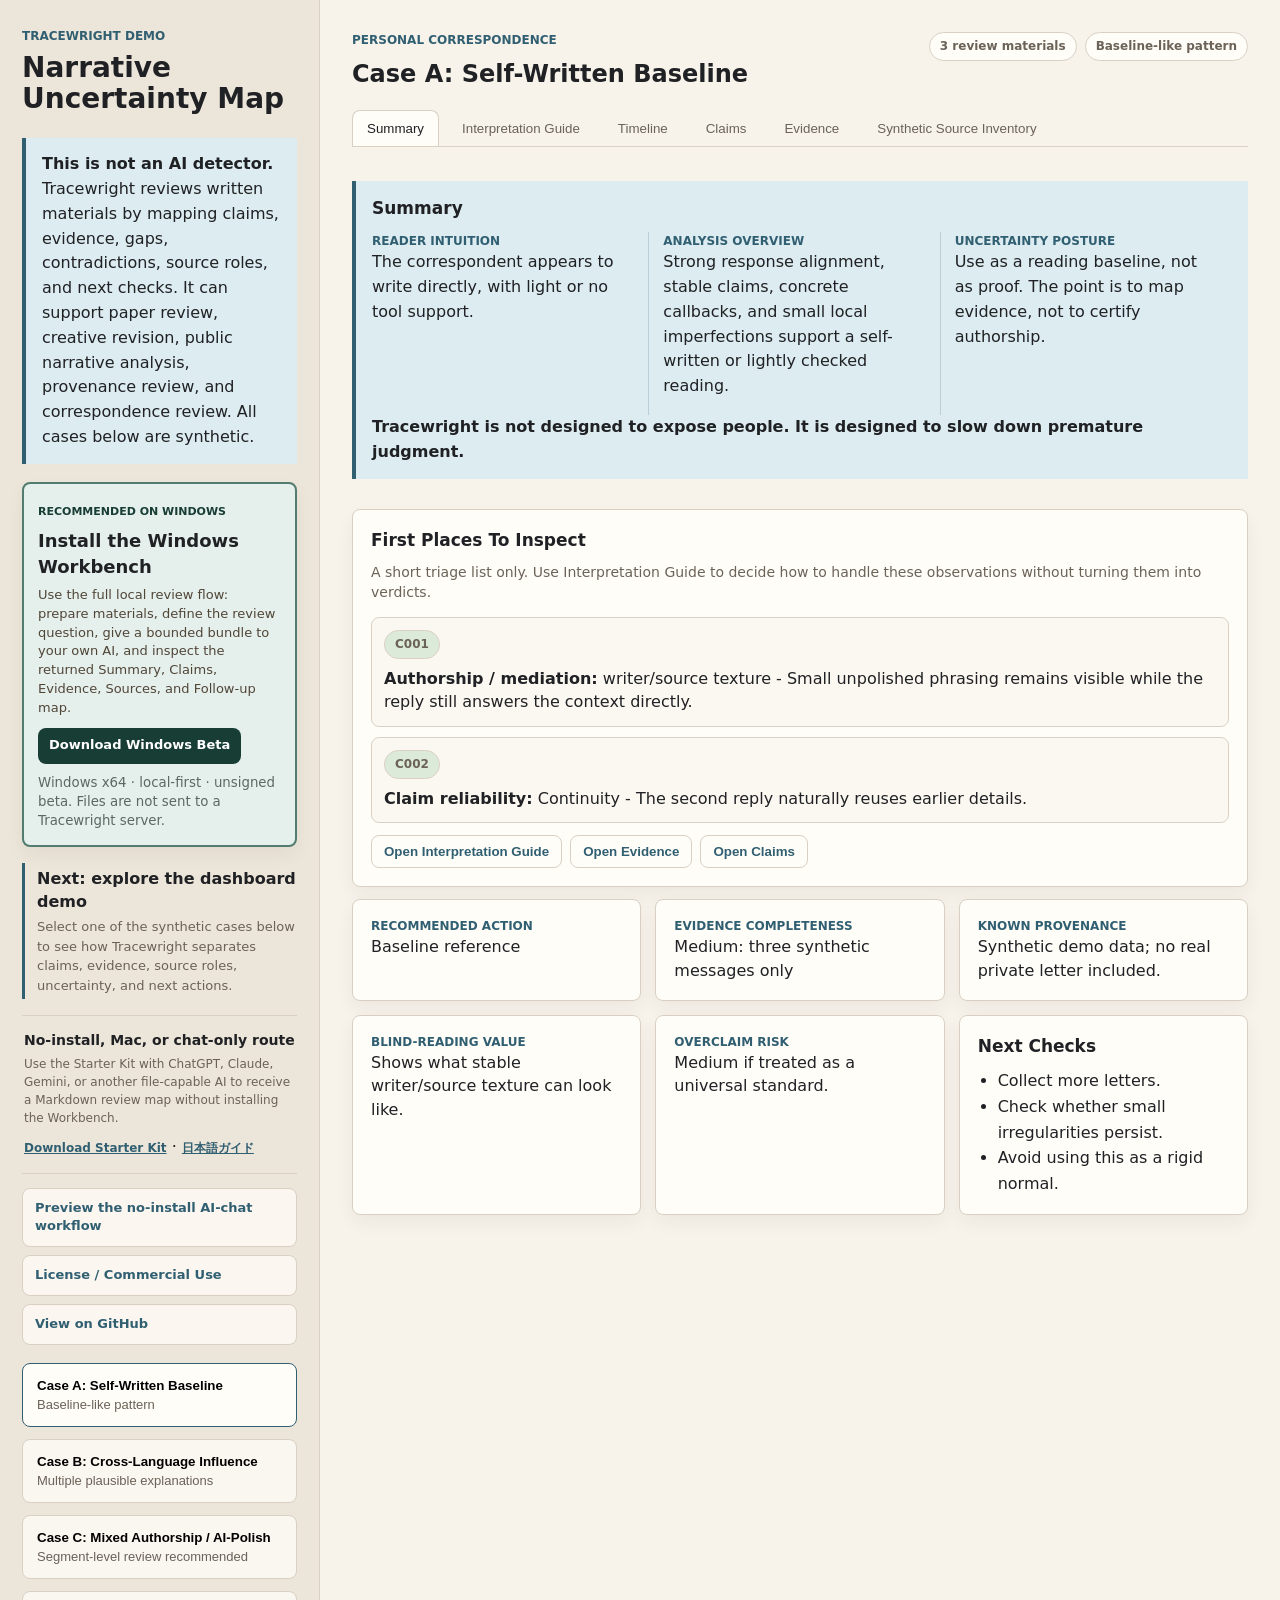
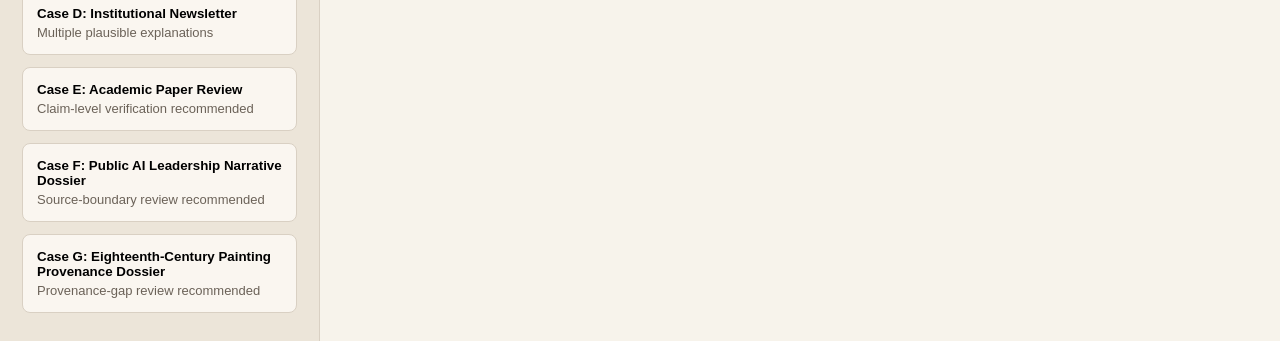
==== commit 0600e569: "Make Workbench the primary public entry point" ====
--- a/index.html
+++ b/index.html
@@ -79,11 +79,36 @@
       text-decoration: none;
     }
     .workbench-card {
-      border-color: #6f9186;
+      border: 2px solid #537c70;
       background: #e5efeb;
     }
+    .workbench-card strong { font-size: 18px; }
     .workbench-card a { background: #173d35; }
     .workbench-card small { display: block; margin-top: 9px; color: #5b6964; line-height: 1.45; }
+    .route-label {
+      display: inline-block;
+      margin-bottom: 8px;
+      color: #173d35;
+      font-size: 11px;
+      font-weight: 900;
+      text-transform: uppercase;
+    }
+    .demo-cue {
+      border-left: 3px solid #315f72;
+      padding: 4px 0 4px 12px;
+      margin: 16px 0;
+    }
+    .demo-cue strong { display: block; margin-bottom: 4px; }
+    .demo-cue p { margin: 0; color: var(--muted); font-size: 13px; line-height: 1.5; }
+    .secondary-path {
+      border-top: 1px solid var(--line);
+      border-bottom: 1px solid var(--line);
+      padding: 14px 2px;
+      margin: 14px 0;
+    }
+    .secondary-path strong { display: block; margin-bottom: 5px; font-size: 14px; }
+    .secondary-path p { margin-bottom: 8px; color: var(--muted); font-size: 12px; line-height: 1.5; }
+    .secondary-path a { color: var(--accent); font-size: 12px; font-weight: 800; }
     .resource-links { display: grid; gap: 8px; margin: 12px 0 18px; }
     .resource-links a {
       display: block;
@@ -238,20 +263,25 @@
         Tracewright reviews written materials by mapping claims, evidence, gaps, contradictions, source roles, and next checks. It can support paper review, creative revision, public narrative analysis, provenance review, and correspondence review. All cases below are synthetic.
       </div>
       <div class="starter-card workbench-card">
+        <span class="route-label">Recommended on Windows</span>
         <strong>Install the Windows Workbench</strong>
         <p>Use the full local review flow: prepare materials, define the review question, give a bounded bundle to your own AI, and inspect the returned Summary, Claims, Evidence, Sources, and Follow-up map.</p>
         <a href="https://github.com/ayakoredon/tracewright-narrative-uncertainty-map/releases/download/workbench-v0.3.0-beta/Tracewright-Workbench-Setup-v0.3.0-beta.exe">Download Windows Beta</a>
         <small>Windows x64 · local-first · unsigned beta. Files are not sent to a Tracewright server.</small>
       </div>
-      <div class="starter-card">
-        <strong>Try it with your own AI</strong>
-        <p>Download the Starter Kit and attach one file to ChatGPT, Claude, Gemini, or another AI assistant. Even without coding, you can get a Markdown review map for papers, drafts, stories, records, or other written materials.</p>
-        <p>Japanese guide: <a href="README.ja.md">README.ja.md</a></p>
+      <div class="demo-cue">
+        <strong>Next: explore the dashboard demo</strong>
+        <p>Select one of the synthetic cases below to see how Tracewright separates claims, evidence, source roles, uncertainty, and next actions.</p>
+      </div>
+      <div class="secondary-path">
+        <strong>No-install, Mac, or chat-only route</strong>
+        <p>Use the Starter Kit with ChatGPT, Claude, Gemini, or another file-capable AI to receive a Markdown review map without installing the Workbench.</p>
         <a href="downloads/tracewright-narrative-starter-kit-v0.6.zip" download>Download Starter Kit</a>
+        <span aria-hidden="true"> · </span>
+        <a href="README.ja.md">日本語ガイド</a>
       </div>
       <div class="resource-links">
-        <a href="simple-ai-example.html">Simple AI Review Example</a>
-        <a href="downloads/tracewright-narrative-starter-kit-v0.6.zip" download>Download Starter Kit ZIP</a>
+        <a href="simple-ai-example.html">Preview the no-install AI-chat workflow</a>
         <a href="COMMERCIAL_USE.md">License / Commercial Use</a>
         <a href="https://github.com/ayakoredon/tracewright-narrative-uncertainty-map">View on GitHub</a>
       </div>
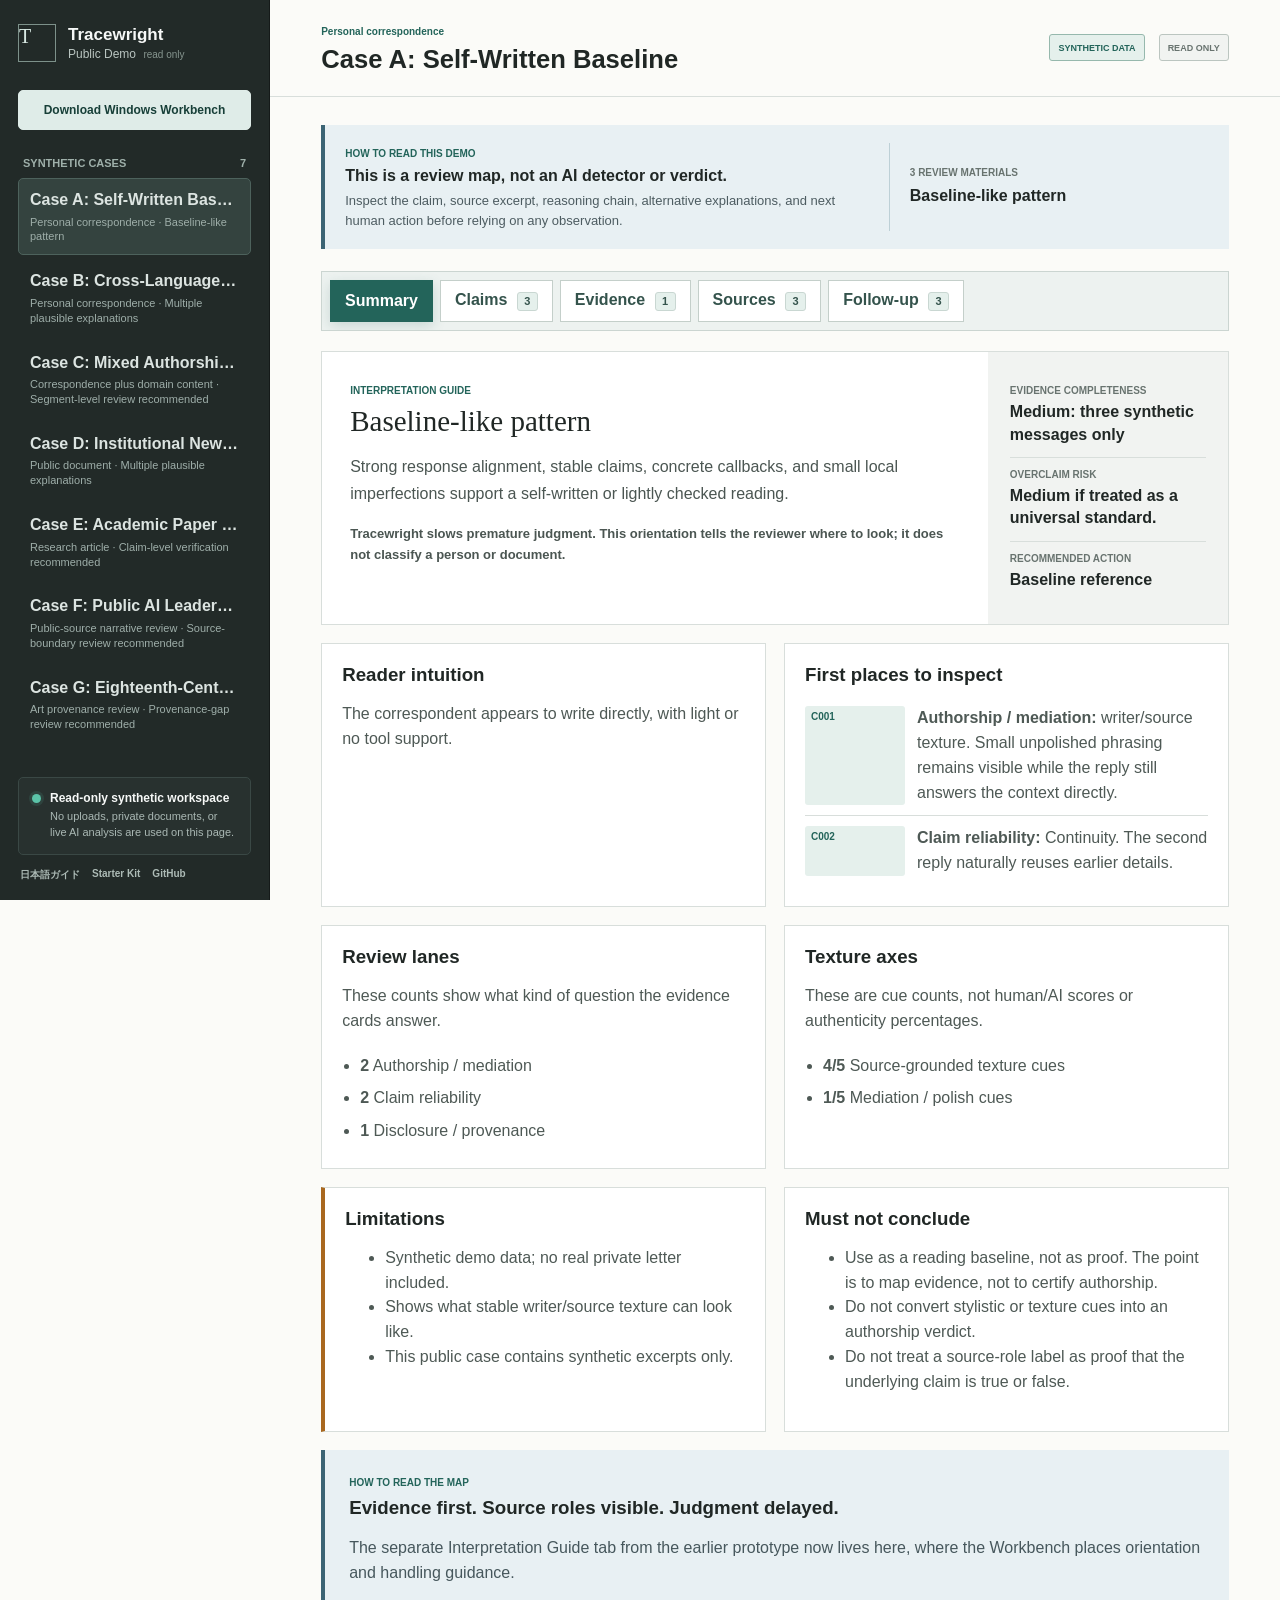
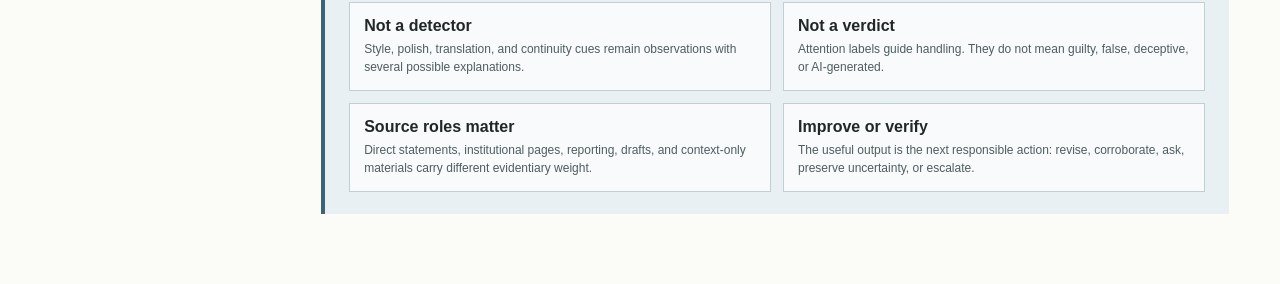
==== commit 7c623de0: "Rebuild public demo as read-only Workbench" ====
--- a/index.html
+++ b/index.html
@@ -4,314 +4,88 @@
   <meta charset="utf-8">
   <meta name="viewport" content="width=device-width, initial-scale=1">
   <title>Tracewright Narrative Uncertainty Map Demo</title>
-  <style>
-    :root {
-      --paper: #f7f3eb;
-      --panel: #fffdf8;
-      --ink: #202124;
-      --muted: #6b6258;
-      --line: #d9d0c3;
-      --accent: #315f72;
-      --blue: #d7e3f5;
-      --green: #dcebd9;
-      --yellow: #f5e8bd;
-      --orange: #f3cfaa;
-      --gray: #e7e3dd;
-      --red: #efd0c8;
-      --shadow: 0 8px 18px rgba(35,31,26,.05);
-    }
-
-    * { box-sizing: border-box; }
-    body {
-      margin: 0;
-      background: var(--paper);
-      color: var(--ink);
-      font-family: "Segoe UI", system-ui, sans-serif;
-      line-height: 1.45;
-    }
-    .shell { display: grid; grid-template-columns: 320px 1fr; min-height: 100vh; }
-    aside {
-      padding: 28px 22px;
-      background: #ece5d9;
-      border-right: 1px solid var(--line);
-    }
-    main { padding: 32px; max-width: 1220px; }
-    h1, h2, h3, p { margin-top: 0; }
-    h1 { font-size: 28px; line-height: 1.1; }
-    h2 { margin-bottom: 4px; }
-    h3 { margin-bottom: 10px; font-size: 17px; }
-    .kicker {
-      margin: 0 0 8px;
-      color: var(--accent);
-      font-size: 12px;
-      font-weight: 800;
-      letter-spacing: 0;
-      text-transform: uppercase;
-    }
-    .notice, .summary-overview {
-      border-left: 4px solid var(--accent);
-      background: #dcecf0;
-      padding: 14px 16px;
-      margin: 18px 0;
-      line-height: 1.55;
-    }
-    .starter-card {
-      border: 1px solid #b99250;
-      border-radius: 8px;
-      background: #fff6d9;
-      padding: 14px;
-      margin: 14px 0 16px;
-      box-shadow: var(--shadow);
-    }
-    .starter-card strong { display: block; margin-bottom: 6px; }
-    .starter-card p { margin-bottom: 10px; color: #504638; font-size: 13px; }
-    .starter-card a {
-      display: inline-flex;
-      align-items: center;
-      justify-content: center;
-      min-height: 36px;
-      border-radius: 8px;
-      background: #315f72;
-      color: #fff;
-      padding: 8px 11px;
-      font-size: 13px;
-      font-weight: 800;
-      text-decoration: none;
-    }
-    .workbench-card {
-      border: 2px solid #537c70;
-      background: #e5efeb;
-    }
-    .workbench-card strong { font-size: 18px; }
-    .workbench-card a { background: #173d35; }
-    .workbench-card small { display: block; margin-top: 9px; color: #5b6964; line-height: 1.45; }
-    .route-label {
-      display: inline-block;
-      margin-bottom: 8px;
-      color: #173d35;
-      font-size: 11px;
-      font-weight: 900;
-      text-transform: uppercase;
-    }
-    .demo-cue {
-      border-left: 3px solid #315f72;
-      padding: 4px 0 4px 12px;
-      margin: 16px 0;
-    }
-    .demo-cue strong { display: block; margin-bottom: 4px; }
-    .demo-cue p { margin: 0; color: var(--muted); font-size: 13px; line-height: 1.5; }
-    .secondary-path {
-      border-top: 1px solid var(--line);
-      border-bottom: 1px solid var(--line);
-      padding: 14px 2px;
-      margin: 14px 0;
-    }
-    .secondary-path strong { display: block; margin-bottom: 5px; font-size: 14px; }
-    .secondary-path p { margin-bottom: 8px; color: var(--muted); font-size: 12px; line-height: 1.5; }
-    .secondary-path a { color: var(--accent); font-size: 12px; font-weight: 800; }
-    .resource-links { display: grid; gap: 8px; margin: 12px 0 18px; }
-    .resource-links a {
-      display: block;
-      border: 1px solid var(--line);
-      border-radius: 8px;
-      background: rgba(255,253,248,.78);
-      padding: 10px 12px;
-      color: var(--accent);
-      font-size: 13px;
-      font-weight: 800;
-      text-decoration: none;
-    }
-    .case-list, .stack { display: grid; gap: 12px; }
-    .case-button {
-      width: 100%;
-      border: 1px solid var(--line);
-      border-radius: 8px;
-      background: rgba(255,253,248,.75);
-      padding: 14px;
-      text-align: left;
-      cursor: pointer;
-    }
-    .case-button.active { border-color: var(--accent); background: var(--panel); }
-    .case-button span { display: block; margin-top: 4px; color: var(--muted); font-size: 13px; }
-    .header { display: flex; justify-content: space-between; gap: 16px; margin-bottom: 14px; }
-    .status { display: flex; gap: 8px; flex-wrap: wrap; justify-content: flex-end; align-content: flex-start; }
-    .tag, .flag {
-      display: inline-flex;
-      align-items: center;
-      border: 1px solid var(--line);
-      border-radius: 999px;
-      min-height: 28px;
-      padding: 5px 10px;
-      background: var(--panel);
-      color: var(--muted);
-      font-size: 12px;
-      font-weight: 700;
-    }
-    .green { background: var(--green); }
-    .yellow { background: var(--yellow); }
-    .orange { background: var(--orange); }
-    .blue { background: var(--blue); }
-    .gray { background: var(--gray); }
-    .red { background: var(--red); }
-    .tabs { display: flex; gap: 8px; flex-wrap: wrap; border-bottom: 1px solid var(--line); margin-bottom: 16px; }
-    .tab {
-      border: 1px solid transparent;
-      border-bottom: 0;
-      border-radius: 8px 8px 0 0;
-      background: transparent;
-      padding: 10px 14px;
-      color: var(--muted);
-      cursor: pointer;
-    }
-    .tab.active { border-color: var(--line); background: var(--panel); color: var(--ink); }
-    .view { display: none; }
-    .view.active { display: block; }
-    .panel, .card {
-      border: 1px solid var(--line);
-      border-radius: 8px;
-      background: var(--panel);
-      box-shadow: var(--shadow);
-    }
-    .panel, .body { padding: 18px; }
-    .panel-note { color: var(--muted); font-size: 14px; }
-    .grid { display: grid; grid-template-columns: repeat(2, minmax(0, 1fr)); gap: 14px; }
-    .tri { grid-template-columns: repeat(3, minmax(0, 1fr)); }
-    .overview-grid { display: grid; grid-template-columns: repeat(3, minmax(0, 1fr)); gap: 14px; }
-    .overview-grid article { border-right: 1px solid rgba(49,95,114,.2); padding-right: 12px; }
-    .overview-grid article:last-child { border-right: 0; }
-    .overview-grid span { display: block; color: var(--accent); font-size: 12px; font-weight: 800; text-transform: uppercase; }
-    .overview-note { margin-bottom: 0; font-weight: 700; }
-    .review-guide { display: grid; gap: 16px; }
-    .guide-layout { display: grid; grid-template-columns: minmax(0, 1.45fr) minmax(260px, .55fr); gap: 14px; }
-    .attention-panel, .legend-panel { border: 1px solid var(--line); border-radius: 8px; background: #fbf8f1; padding: 14px; }
-    .attention-bars { display: grid; gap: 9px; margin: 10px 0 14px; }
-    .bar { display: grid; grid-template-columns: 180px 1fr 52px; gap: 10px; align-items: center; }
-    .track { height: 10px; border-radius: 999px; background: #ece5d9; overflow: hidden; }
-    .fill { height: 100%; border-radius: 999px; }
-    .fill.review { background: #af6e4d; }
-    .fill.mediated { background: #567ca0; }
-    .fill.anchor { background: #62835f; }
-    .fill.claims { background: #b79b49; }
-    .attention-definitions { display: grid; gap: 8px; margin: 10px 0 16px; color: var(--muted); font-size: 14px; }
-    .attention-definitions p { margin-bottom: 0; }
-    .texture-evidence-grid { display: grid; grid-template-columns: repeat(2, minmax(0, 1fr)); gap: 12px; margin: 14px 0 16px; }
-    .texture-evidence-list { border: 1px solid var(--line); border-radius: 8px; background: #fffaf0; padding: 12px; }
-    .texture-evidence-list h4 { margin: 0 0 8px; color: var(--muted); font-size: 12px; text-transform: uppercase; }
-    .texture-evidence-item { display: grid; grid-template-columns: auto minmax(0, 1fr); gap: 6px 8px; width: 100%; border: 0; border-top: 1px solid var(--line); background: transparent; padding: 10px 0; text-align: left; cursor: pointer; }
-    .texture-evidence-item:first-of-type { border-top: 0; }
-    .texture-evidence-item strong { min-width: 0; overflow-wrap: anywhere; font-size: 13px; }
-    .texture-evidence-item small { grid-column: 1 / -1; color: var(--muted); line-height: 1.45; }
-    .texture-evidence-item .axis-source { grid-column: 1 / -1; color: var(--muted); font-size: 11px; font-weight: 800; text-transform: uppercase; }
-    .texture-badge { display: inline-flex; align-items: center; min-height: 28px; border: 1px solid var(--line); border-radius: 8px; padding: 5px 9px; margin-left: 4px; color: var(--ink); font-size: 12px; font-weight: 800; }
-    .evidence-card-focus { outline: 3px solid rgba(36, 105, 121, 0.45); outline-offset: 4px; box-shadow: 0 0 0 7px rgba(36, 105, 121, 0.12); }
-    .legend-list { display: grid; gap: 10px; }
-    .legend-item p { margin: 6px 0 0; color: var(--muted); font-size: 13px; }
-    .focus-list { display: grid; gap: 10px; }
-    .focus-item { border: 1px solid var(--line); border-radius: 8px; background: #fbf8f1; padding: 12px; }
-    .focus-item p { margin: 8px 0 0; }
-    .guide-actions { display: flex; flex-wrap: wrap; gap: 8px; margin-top: 12px; }
-    .interpretation-grid { display: grid; grid-template-columns: minmax(0, 1fr) minmax(0, 1fr); gap: 14px; }
-    .principle-grid { display: grid; grid-template-columns: repeat(4, minmax(0, 1fr)); gap: 12px; }
-    .principle-card { border: 1px solid var(--line); border-radius: 8px; background: #fbf8f1; padding: 14px; }
-    .principle-card p { margin-bottom: 0; color: var(--muted); font-size: 14px; }
-    .handling-grid { display: grid; grid-template-columns: repeat(3, minmax(0, 1fr)); gap: 12px; }
-    .handling-card { border: 1px solid var(--line); border-radius: 8px; background: #fffaf0; padding: 14px; }
-    .handling-card p { margin-bottom: 0; color: var(--muted); font-size: 14px; }
-    .text-button {
-      border: 1px solid var(--line);
-      border-radius: 8px;
-      background: var(--panel);
-      padding: 8px 12px;
-      color: var(--accent);
-      font-weight: 700;
-      cursor: pointer;
-    }
-    .screening-grid { display: grid; grid-template-columns: repeat(3, minmax(0, 1fr)); gap: 14px; }
-    .screening-card p { margin-bottom: 0; }
-    .guide-list { margin: 8px 0 0; padding-left: 20px; line-height: 1.6; }
-    .message { display: grid; grid-template-columns: 190px 1fr; }
-    .message.context { background: #f2f0ec; border-style: dashed; opacity: .82; }
-    .meta { padding: 18px; border-right: 1px solid var(--line); background: rgba(236,229,217,.5); }
-    .flag-row { display: flex; gap: 8px; flex-wrap: wrap; }
-    blockquote { margin: 0 0 14px; border-left: 4px solid var(--accent); background: #f4efe5; padding: 14px 16px; line-height: 1.6; }
-    .marked { margin: 14px 0; border: 1px solid var(--line); border-radius: 8px; background: #fffaf0; padding: 14px; }
-    .mark { display: grid; grid-template-columns: 180px 170px 1fr; gap: 10px; margin-top: 10px; }
-    code { background: var(--orange); border-radius: 6px; padding: 4px 7px; white-space: normal; }
-    .box { border: 1px solid var(--line); border-radius: 8px; background: #fbf8f1; padding: 14px; }
-    .source-table { width: 100%; border-collapse: collapse; }
-    .source-table th, .source-table td { border-bottom: 1px solid var(--line); padding: 12px; text-align: left; vertical-align: top; }
-    .source-table th { color: var(--muted); font-size: 12px; text-transform: uppercase; }
-    .claim-status { min-width: 130px; }
-    @media (max-width: 980px) {
-      .shell, .message, .grid, .tri, .mark, .overview-grid, .guide-layout, .screening-grid, .interpretation-grid, .principle-grid, .handling-grid { grid-template-columns: 1fr; }
-      .texture-evidence-grid { grid-template-columns: 1fr; }
-      main { padding: 22px; }
-      aside { border-right: 0; border-bottom: 1px solid var(--line); }
-      .bar { grid-template-columns: 1fr; }
-      .header { display: block; }
-      .status { justify-content: flex-start; }
-    }
-  </style>
+  <link rel="stylesheet" href="workbench/wwwroot/app.css?v=0.3.0-beta">
+  <link rel="stylesheet" href="public-demo.css?v=0.7.0">
 </head>
 <body>
-  <div class="shell">
-    <aside>
-      <p class="kicker">Tracewright Demo</p>
-      <h1>Narrative Uncertainty Map</h1>
-      <div class="notice">
-        <strong>This is not an AI detector.</strong><br>
-        Tracewright reviews written materials by mapping claims, evidence, gaps, contradictions, source roles, and next checks. It can support paper review, creative revision, public narrative analysis, provenance review, and correspondence review. All cases below are synthetic.
+  <div class="app-shell demo-app-shell">
+    <aside class="sidebar demo-sidebar">
+      <div class="brand-block">
+        <span class="brand-mark" aria-hidden="true">T</span>
+        <div>
+          <strong>Tracewright</strong>
+          <span>Public Demo <small>read only</small></span>
+        </div>
       </div>
-      <div class="starter-card workbench-card">
-        <span class="route-label">Recommended on Windows</span>
-        <strong>Install the Windows Workbench</strong>
-        <p>Use the full local review flow: prepare materials, define the review question, give a bounded bundle to your own AI, and inspect the returned Summary, Claims, Evidence, Sources, and Follow-up map.</p>
-        <a href="https://github.com/ayakoredon/tracewright-narrative-uncertainty-map/releases/download/workbench-v0.3.0-beta/Tracewright-Workbench-Setup-v0.3.0-beta.exe">Download Windows Beta</a>
-        <small>Windows x64 · local-first · unsigned beta. Files are not sent to a Tracewright server.</small>
+
+      <a class="primary wide sidebar-download" href="https://github.com/ayakoredon/tracewright-narrative-uncertainty-map/releases/download/workbench-v0.3.0-beta/Tracewright-Workbench-Setup-v0.3.0-beta.exe">Download Windows Workbench</a>
+
+      <div class="demo-mobile-case">
+        <label for="mobile-case-select">Synthetic case</label>
+        <select id="mobile-case-select"></select>
       </div>
-      <div class="demo-cue">
-        <strong>Next: explore the dashboard demo</strong>
-        <p>Select one of the synthetic cases below to see how Tracewright separates claims, evidence, source roles, uncertainty, and next actions.</p>
+
+      <div class="side-heading">
+        <span>Synthetic cases</span>
+        <span id="case-count">0</span>
       </div>
-      <div class="secondary-path">
-        <strong>No-install, Mac, or chat-only route</strong>
-        <p>Use the Starter Kit with ChatGPT, Claude, Gemini, or another file-capable AI to receive a Markdown review map without installing the Workbench.</p>
-        <a href="downloads/tracewright-narrative-starter-kit-v0.6.zip" download>Download Starter Kit</a>
-        <span aria-hidden="true"> · </span>
-        <a href="README.ja.md">日本語ガイド</a>
+      <nav class="project-list" id="caseList" aria-label="Synthetic demo cases"></nav>
+
+      <div class="sidebar-footer">
+        <div class="local-note demo-local-note">
+          <span class="status-dot local" aria-hidden="true"></span>
+          <div>
+            <strong>Read-only synthetic workspace</strong>
+            <span>No uploads, private documents, or live AI analysis are used on this page.</span>
+          </div>
+        </div>
+        <nav class="demo-resource-links" aria-label="Project resources">
+          <a href="README.ja.md">日本語ガイド</a>
+          <a href="downloads/tracewright-narrative-starter-kit-v0.6.zip" download>Starter Kit</a>
+          <a href="https://github.com/ayakoredon/tracewright-narrative-uncertainty-map">GitHub</a>
+        </nav>
       </div>
-      <div class="resource-links">
-        <a href="simple-ai-example.html">Preview the no-install AI-chat workflow</a>
-        <a href="COMMERCIAL_USE.md">License / Commercial Use</a>
-        <a href="https://github.com/ayakoredon/tracewright-narrative-uncertainty-map">View on GitHub</a>
-      </div>
-      <div id="caseList" class="case-list"></div>
     </aside>
-    <main>
-      <header class="header">
+
+    <main class="main-area">
+      <header class="topbar">
         <div>
-          <p class="kicker" id="stage">Demo case</p>
-          <h2 id="name">Case</h2>
+          <span class="eyebrow" id="stage">PUBLIC DEMO</span>
+          <h1 id="name">Synthetic review case</h1>
         </div>
-        <div class="status">
-          <span class="tag" id="count">0 materials</span>
-          <span class="tag" id="level">Review posture</span>
+        <div class="topbar-actions demo-statuses">
+          <span class="demo-badge">SYNTHETIC DATA</span>
+          <span class="demo-badge muted-badge">READ ONLY</span>
         </div>
       </header>
-      <nav class="tabs">
-        <button class="tab active" data-view="summary">Summary</button>
-        <button class="tab" data-view="interpretation">Interpretation Guide</button>
-        <button class="tab" data-view="timeline">Timeline</button>
-        <button class="tab" data-view="claims">Claims</button>
-        <button class="tab" data-view="evidence">Evidence</button>
-        <button class="tab" data-view="sources">Synthetic Source Inventory</button>
-      </nav>
-      <section id="summary" class="view active"></section>
-      <section id="interpretation" class="view"></section>
-      <section id="timeline" class="view"></section>
-      <section id="claims" class="view"></section>
-      <section id="evidence" class="view"></section>
-      <section id="sources" class="view"></section>
+
+      <section class="demo-frame">
+        <div class="demo-notice">
+          <div>
+            <span class="section-label">HOW TO READ THIS DEMO</span>
+            <strong>This is a review map, not an AI detector or verdict.</strong>
+            <p>Inspect the claim, source excerpt, reasoning chain, alternative explanations, and next human action before relying on any observation.</p>
+          </div>
+          <div class="demo-case-meta">
+            <span id="count">0 materials</span>
+            <strong id="level">Review posture</strong>
+          </div>
+        </div>
+
+        <nav class="review-tabs" aria-label="Review map sections">
+          <button class="review-tab active" type="button" data-view="summary">Summary</button>
+          <button class="review-tab" type="button" data-view="claims">Claims <span id="claim-count">0</span></button>
+          <button class="review-tab" type="button" data-view="evidence">Evidence <span id="evidence-count">0</span></button>
+          <button class="review-tab" type="button" data-view="sources">Sources <span id="source-count">0</span></button>
+          <button class="review-tab" type="button" data-view="follow-up">Follow-up <span id="follow-up-count">0</span></button>
+        </nav>
+
+        <section id="summary" class="review-section active"></section>
+        <section id="claims" class="review-section"></section>
+        <section id="evidence" class="review-section"></section>
+        <section id="sources" class="review-section"></section>
+        <section id="follow-up" class="review-section"></section>
+      </section>
     </main>
   </div>
 
@@ -625,11 +399,13 @@
 
 function renderList() {
   $("#caseList").innerHTML = cases.map((demoCase) => `
-    <button class="case-button ${demoCase.id === selected ? "active" : ""}" data-case="${esc(demoCase.id)}">
+    <button class="project-item ${demoCase.id === selected ? "active" : ""}" type="button" data-case="${esc(demoCase.id)}">
       <strong>${esc(demoCase.name)}</strong>
-      <span>${esc(demoCase.level)}</span>
+      <span>${esc(demoCase.stage)} · ${esc(demoCase.level)}</span>
     </button>
   `).join("");
+  $("#case-count").textContent = cases.length;
+  $("#mobile-case-select").innerHTML = cases.map((demoCase) => `<option value="${esc(demoCase.id)}" ${demoCase.id === selected ? "selected" : ""}>${esc(demoCase.name)}</option>`).join("");
 }
 
 function renderHead() {
@@ -638,203 +414,108 @@
   $("#name").textContent = current.name;
   $("#count").textContent = `${current.messages.length} review materials`;
   $("#level").textContent = current.level;
+  $("#claim-count").textContent = current.claims.length;
+  $("#evidence-count").textContent = current.evidence.length;
+  $("#source-count").textContent = current.messages.length;
+  $("#follow-up-count").textContent = current.screening.next_checks.length;
 }
 
 function renderView() {
-  document.querySelectorAll(".view").forEach((element) => element.classList.remove("active"));
-  document.querySelectorAll(".tab").forEach((tab) => tab.classList.toggle("active", tab.dataset.view === view));
+  document.querySelectorAll(".review-section").forEach((element) => element.classList.remove("active"));
+  document.querySelectorAll(".review-tab").forEach((tab) => tab.classList.toggle("active", tab.dataset.view === view));
   $(`#${view}`).classList.add("active");
-  ({ summary, interpretation, timeline, claims, evidence, sources }[view])();
+  ({ summary, claims, evidence, sources, followUp }[view])();
 }
 
 function summary() {
   const current = item();
   const guide = current.guide;
+  const highImpact = ["academic", "public_figures", "painting_provenance"].includes(current.id);
   $("#summary").innerHTML = `
-    <div class="stack">
-      <section class="summary-overview">
-        <h3>Summary</h3>
-        <div class="overview-grid">
-          ${overviewCell("Reader intuition", current.intuition)}
-          ${overviewCell("Analysis overview", current.overview)}
-          ${overviewCell("Uncertainty posture", current.posture)}
-        </div>
-        <p class="overview-note">Tracewright is not designed to expose people. It is designed to slow down premature judgment.</p>
-      </section>
-      <section class="panel">
-        <h3>First Places To Inspect</h3>
-        <p class="panel-note">A short triage list only. Use Interpretation Guide to decide how to handle these observations without turning them into verdicts.</p>
-        <div class="focus-list">
-          ${guide.focus.map((focus) => `
-            <div class="focus-item">
-              <span class="flag ${esc(focus[0])}">${esc(focus[1])}</span>
-              <p><strong>${esc(focus[2])}:</strong> ${esc(focus[3])} - ${esc(focus[4])}</p>
-            </div>
-          `).join("")}
-        </div>
-        <div class="guide-actions">
-          <button class="text-button" data-view="interpretation">Open Interpretation Guide</button>
-          <button class="text-button" data-view="evidence">Open Evidence</button>
-          <button class="text-button" data-view="claims">Open Claims</button>
-        </div>
-      </section>
-      <section class="screening-grid">
-        ${screeningCard("Recommended action", current.screening.recommended_action)}
-        ${screeningCard("Evidence completeness", current.screening.evidence_completeness)}
-        ${screeningCard("Known provenance", current.screening.known_provenance)}
-        ${screeningCard("Blind-reading value", current.screening.blind_reading_value)}
-        ${screeningCard("Overclaim risk", current.screening.overclaim_risk)}
-        <section class="panel screening-card">
-          <h3>Next Checks</h3>
-          <ul class="guide-list">${current.screening.next_checks.map((check) => `<li>${esc(check)}</li>`).join("")}</ul>
-        </section>
-      </section>
+    <div class="summary-band">
+      <div class="summary-main">
+        <span class="section-label">INTERPRETATION GUIDE</span>
+        <h3>${esc(current.level)}</h3>
+        <p>${esc(current.overview)}</p>
+        <p class="summary-principle">Tracewright slows premature judgment. This orientation tells the reviewer where to look; it does not classify a person or document.</p>
+      </div>
+      <aside class="summary-aside">
+        <div class="summary-stat"><span>Evidence completeness</span><strong>${esc(current.screening.evidence_completeness)}</strong></div>
+        <div class="summary-stat"><span>Overclaim risk</span><strong>${esc(current.screening.overclaim_risk)}</strong></div>
+        <div class="summary-stat"><span>Recommended action</span><strong>${esc(current.screening.recommended_action)}</strong></div>
+      </aside>
     </div>
+    <div class="review-grid">
+      ${highImpact ? `<article class="review-card high-impact"><h3>High-impact boundary</h3><p>This synthetic map illustrates a context that may affect academic, reputational, financial, legal, or provenance decisions. A qualified human reviewer must verify the original sources and applicable domain rules.</p></article>` : ""}
+      <article class="review-card">
+        <h3>Reader intuition</h3>
+        <p>${esc(current.intuition)}</p>
+      </article>
+      <article class="review-card">
+        <h3>First places to inspect</h3>
+        <ul class="focus-list">
+          ${guide.focus.map((focus) => `<li><span class="posture ${attentionClass(focus[0])}">${esc(focus[1])}</span><p><strong>${esc(focus[2])}:</strong> ${esc(focus[3])}. ${esc(focus[4])}</p></li>`).join("")}
+        </ul>
+      </article>
+      <article class="review-card">
+        <h3>Review lanes</h3>
+        <p>These counts show what kind of question the evidence cards answer.</p>
+        <ul class="cue-counts">
+          <li><strong>${esc(guide.lanes.authorship)}</strong> Authorship / mediation</li>
+          <li><strong>${esc(guide.lanes.claims)}</strong> Claim reliability</li>
+          <li><strong>${esc(guide.lanes.disclosure)}</strong> Disclosure / provenance</li>
+        </ul>
+      </article>
+      <article class="review-card">
+        <h3>Texture axes</h3>
+        <p>These are cue counts, not human/AI scores or authenticity percentages.</p>
+        <ul class="cue-counts">
+          <li><strong>${esc(guide.texture.source_texture)}/${esc(guide.texture.total)}</strong> Source-grounded texture cues</li>
+          <li><strong>${esc(guide.texture.mediation_polish)}/${esc(guide.texture.total)}</strong> Mediation / polish cues</li>
+        </ul>
+      </article>
+      <article class="review-card limitations">
+        <h3>Limitations</h3>
+        <ul>
+          <li>${esc(current.screening.known_provenance)}</li>
+          <li>${esc(current.screening.blind_reading_value)}</li>
+          <li>This public case contains synthetic excerpts only.</li>
+        </ul>
+      </article>
+      <article class="review-card">
+        <h3>Must not conclude</h3>
+        <ul>
+          <li>${esc(current.posture)}</li>
+          <li>Do not convert stylistic or texture cues into an authorship verdict.</li>
+          <li>Do not treat a source-role label as proof that the underlying claim is true or false.</li>
+        </ul>
+      </article>
+    </div>
+    <section class="interpretation-band">
+      <span class="section-label">HOW TO READ THE MAP</span>
+      <h3>Evidence first. Source roles visible. Judgment delayed.</h3>
+      <p>The separate Interpretation Guide tab from the earlier prototype now lives here, where the Workbench places orientation and handling guidance.</p>
+      <div class="guide-principles">
+        ${guidePrinciple("Not a detector", "Style, polish, translation, and continuity cues remain observations with several possible explanations.")}
+        ${guidePrinciple("Not a verdict", "Attention labels guide handling. They do not mean guilty, false, deceptive, or AI-generated.")}
+        ${guidePrinciple("Source roles matter", "Direct statements, institutional pages, reporting, drafts, and context-only materials carry different evidentiary weight.")}
+        ${guidePrinciple("Improve or verify", "The useful output is the next responsible action: revise, corroborate, ask, preserve uncertainty, or escalate.")}
+      </div>
+    </section>
   `;
 }
 
-function interpretation() {
-  const current = item();
-  const guide = current.guide;
-  $("#interpretation").innerHTML = `
-    <div class="stack">
-      <section class="summary-overview">
-        <h3>Interpretation Guide</h3>
-        <p>This tab explains how to read the dashboard. It is not a detector and not a verdict surface; it turns uncertainty into review posture, accountability, and next handling.</p>
-        <p class="overview-note">Evidence first. Source roles visible. Judgment delayed until the reviewer has checked what the observation actually supports.</p>
-      </section>
-      <section class="principle-grid">
-        ${principleCard("Not a detector", "The dashboard does not decide whether a person used AI. It shows what requires closer reading, corroboration, or context.")}
-        ${principleCard("Not a verdict", "A flag is a handling cue, not a finding. A polished surface, rough texture, or contradiction cue can have several explanations.")}
-        ${principleCard("Source roles matter", "Self-description, third-party reporting, legal material, institutional pages, transcripts, and drafts should not be collapsed into one voice.")}
-        ${principleCard("Improve or verify", "The goal is to decide the next responsible action: verify a claim, ask a follow-up, revise a draft, add evidence, or escalate review.")}
-      </section>
-      <section class="panel review-guide">
-        <div>
-          <h3>How To Read This Case</h3>
-          <p class="panel-note">These are evidence-card cue counts, not authorship probabilities or authenticity percentages. They show where a reviewer should inspect source-grounding, mediation, polish, translation, editing, or workflow possibilities.</p>
-        </div>
-        <div class="guide-layout">
-          <div class="attention-panel">
-            <h3>Texture Axes</h3>
-            <p class="panel-note">These are evidence-card cue counts, not authorship probabilities or authenticity percentages. Ambiguous cards remain in Evidence for human review.</p>
-            <div class="attention-bars">
-              ${bar("Source-grounded texture cues", guide.texture.source_texture, guide.texture.total, "anchor")}
-              ${bar("Mediation / polish cues", guide.texture.mediation_polish, guide.texture.total, "mediated")}
-            </div>
-            <div class="attention-definitions">
-              <p><strong>Source-grounded texture cues:</strong> visible writerly agency, specific source detail, revision traces, hesitation, local judgment, rough edges, or idiosyncratic phrasing.</p>
-              <p><strong>Mediation / polish cues:</strong> automated-synthesis or editorial surface: clean coverage, weak close reading, template flow, fast generalization, or polished prose without visible ownership.</p>
-            </div>
-            <div class="texture-evidence-grid">
-              ${textureEvidenceList("Source-grounded texture cue evidence", "source_texture")}
-              ${textureEvidenceList("Mediation / polish cue evidence", "mediation_polish")}
-            </div>
-            <h3>Review Lanes</h3>
-            <p class="panel-note">These counts show what kind of question the evidence cards answer.</p>
-            <div class="attention-bars">
-              ${bar("Authorship / mediation", guide.lanes.authorship, guide.lanes.total, "mediated")}
-              ${bar("Claim reliability", guide.lanes.claims, guide.lanes.total, "claims")}
-              ${bar("Disclosure / provenance", guide.lanes.disclosure, guide.lanes.total, "anchor")}
-              <div class="bar"><span>Review pressure</span><span class="flag ${pressureColor(guide.lanes.pressure)}">${esc(guide.lanes.pressure)}</span><strong></strong></div>
-            </div>
-            <div class="attention-definitions">
-              <p><strong>Authorship / mediation:</strong> how wording, style, continuity, translation, editing, or final surface may have been shaped. This is not a finding about who wrote the material.</p>
-              <p><strong>Claim reliability:</strong> whether stated facts, timelines, methods, identities, citations, or content claims need checking. This is not a judgment of the person.</p>
-              <p><strong>Disclosure / provenance:</strong> explicit or known information about AI use, translation, fiction, edits, source notes, or workflow. This is not confession or guilt.</p>
-            </div>
-            <div class="guide-actions">
-              <button class="text-button" data-view="evidence">Open Evidence</button>
-              <button class="text-button" data-view="claims">Open Claims</button>
-              <button class="text-button" data-view="sources">Open Review Materials</button>
-            </div>
-          </div>
-          <div class="legend-panel">
-            <h3>Flag Legend</h3>
-            <div class="legend-list">
-              ${legend("green", "Stable / anchored", "Continuity, source detail, or baseline-like texture.")}
-              ${legend("yellow", "Observe", "Weak or ambiguous signal; keep watching.")}
-              ${legend("blue", "Mediated layer", "Translation, AI polish, workflow, or layer separation.")}
-              ${legend("orange", "Review", "Meaning shift, weak support, strong tool involvement, or boundary issue.")}
-              ${legend("red", "High attention", "Requires careful human review before use. This does not mean guilty, false, or AI-generated.")}
-            </div>
-          </div>
-        </div>
-      </section>
-      <section class="panel">
-        <h3>Handling Model</h3>
-        <div class="handling-grid">
-          ${handlingCard("Authorship / mediation", "Ask who shaped wording, translation, continuity, polish, and final surface. Do not convert style cues into identity claims.")}
-          ${handlingCard("Claim reliability", "Ask whether factual statements, chronology, citations, methods, or public narratives need corroboration. This lane can matter even when authorship is clear.")}
-          ${handlingCard("Disclosure / provenance", "Record explicit workflow information: AI use, translation, editing, fiction, source notes, institutional authorship, or known drafting process.")}
-        </div>
-      </section>
-      <section class="panel">
-        <h3>Escalation Rule</h3>
-        <p class="panel-note">If an observation could affect employment, legal exposure, academic evaluation, publication, insurance, reputation, or fiduciary decisions, the dashboard should route the matter to qualified human review. Tracewright is a review map, not the final decision-maker.</p>
-      </section>
-    </div>
-  `;
-}
-
-function principleCard(title, text) {
-  return `<article class="principle-card"><h3>${esc(title)}</h3><p>${esc(text)}</p></article>`;
-}
-
-function handlingCard(title, text) {
-  return `<article class="handling-card"><h3>${esc(title)}</h3><p>${esc(text)}</p></article>`;
-}
-
-function overviewCell(label, value) {
-  return `<article><span>${esc(label)}</span><p>${esc(value)}</p></article>`;
-}
-
-function screeningCard(label, value) {
-  return `<section class="panel screening-card"><p class="kicker">${esc(label)}</p><p>${esc(value)}</p></section>`;
-}
-
-function bar(label, value, total, className) {
-  const width = total ? Math.max(0, Math.min(100, (value / total) * 100)) : 0;
-  return `
-    <div class="bar">
-      <span>${esc(label)}</span>
-      <div class="track"><div class="fill ${esc(className)}" style="width:${width}%"></div></div>
-      <strong>${esc(value)}/${esc(total)}</strong>
-    </div>
-  `;
-}
-
-function pressureColor(level) {
-  if (level === "High") return "orange";
-  if (level === "Moderate") return "yellow";
-  return "green";
-}
-
-function legend(level, label, description) {
-  return `<div class="legend-item"><span class="flag ${esc(level)}">${esc(label)}</span><p>${esc(description)}</p></div>`;
-}
-
-function textureEvidenceList(title, axis) {
-  const current = item();
-  const items = current.evidence
-    .map((card, index) => ({ card, index }))
-    .filter((entry) => textureAxis(entry.card) === axis);
-  return `
-    <div class="texture-evidence-list">
-      <h4>${esc(title)}</h4>
-      ${items.length
-        ? items.map(({ card, index }) => `
-          <button class="texture-evidence-item" data-evidence-target="${esc(evidenceId(index))}">
-            <span class="flag ${esc(card[1])}">${esc(card[2])}</span>
-            <strong>${esc(card[0])}</strong>
-            <span class="axis-source">${card[7] ? "Explicit texture-axis card" : "Inferred from evidence label/text"}</span>
-            <small>${esc(card[3]).slice(0, 150)}${card[3].length > 150 ? "..." : ""}</small>
-            ${card[4]?.[0]?.[0] ? `<small>Marked: ${esc(card[4][0][0]).slice(0, 120)}${card[4][0][0].length > 120 ? "..." : ""}</small>` : ""}
-          </button>
-        `).join("")
-        : `<p class="panel-note">No explicit ${esc(title.toLowerCase())} cards in this synthetic case.</p>`}
-    </div>
-  `;
+function guidePrinciple(title, text) {
+  return `<article><strong>${esc(title)}</strong><p>${esc(text)}</p></article>`;
+}
+
+function attentionClass(color) {
+  if (color === "red") return "high-attention";
+  if (color === "orange") return "review";
+  if (color === "yellow") return "observe";
+  if (color === "blue") return "mediated-layer";
+  if (color === "green") return "stable-anchored";
+  return "medium";
 }
 
 function textureAxis(card) {
@@ -848,110 +529,149 @@
   return "not_applicable";
 }
 
-function textureAxisBadge(card) {
-  const axis = textureAxis(card);
-  if (axis === "source_texture") return `<span class="texture-badge yellow">Source-grounded texture cue - ${card[7] ? "explicit" : "inferred"}</span>`;
-  if (axis === "mediation_polish") return `<span class="texture-badge blue">Mediation / polish cue - ${card[7] ? "explicit" : "inferred"}</span>`;
-  return "";
-}
-
 function evidenceId(index) {
   return `evidence-${index + 1}`;
-}
-
-function timeline() {
-  const current = item();
-  $("#timeline").innerHTML = `<div class="stack">${current.messages.map((message) => `
-    <article class="card message ${message[2] === "context" ? "context" : ""}">
-      <div class="meta">
-        <strong>${esc(message[0])}</strong><br>
-        <span>${esc(message[1])}</span><br>
-        <span>${esc(message[3])}</span><br>
-        <span>${esc(message[4])}</span>
-      </div>
-      <div class="body">
-        <p>${esc(message[5])}</p>
-        <div class="flag-row">${message[6].map((flag) => `<span class="flag ${message[2] === "context" ? "gray" : "green"}">${esc(flag)}</span>`).join("")}</div>
-      </div>
-    </article>
-  `).join("")}</div>`;
 }
 
 function claims() {
   const current = item();
   $("#claims").innerHTML = `
-    <section class="panel">
-      <h3>Claim Map</h3>
-      <table class="source-table">
-        <thead><tr><th>Claim / Observation</th><th>Type</th><th>Status</th><th>Review Posture</th></tr></thead>
+    <div class="source-table-note">Claims are review units, not conclusions. Open Evidence and Sources before deciding whether a claim is supported, incomplete, contradictory, or outside the reviewed material.</div>
+    <div class="table-wrap">
+      <table>
+        <thead><tr><th>Claim</th><th>Type</th><th>Support status</th><th>Review posture</th><th>Next check</th></tr></thead>
         <tbody>
-          ${current.claims.map((claim) => `
+          ${current.claims.map((claim, index) => `
             <tr>
-              <td>${esc(claim[0])}</td>
+              <td><strong>CLM-${String(index + 1).padStart(2, "0")}</strong><br>${esc(claim[0])}</td>
               <td>${esc(claim[1])}</td>
-              <td class="claim-status">${esc(claim[2])}</td>
-              <td><span class="flag ${claimColor(claim[3])}">${esc(claim[3])}</span></td>
+              <td>${esc(claim[2])}</td>
+              <td><span class="posture ${claimColor(claim[3])}">${esc(claim[3])}</span></td>
+              <td>${esc(current.screening.next_checks[index] || "Inspect the linked sources and evidence before relying on this claim.")}</td>
             </tr>
           `).join("")}
         </tbody>
       </table>
-    </section>
+    </div>
   `;
 }
 
 function claimColor(label) {
-  return /Verify|Review|Overextended|checking/i.test(label) ? "yellow" : "green";
+  if (/High attention|Specialist/i.test(label)) return "high-attention";
+  return /Verify|Review|Overextended|checking|Ask|Unknown|Plausible/i.test(label) ? "review" : "stable-anchored";
 }
 
 function evidence() {
   const current = item();
-  $("#evidence").innerHTML = `<div class="stack">${current.evidence.map((card, index) => `
-    <article class="card body" id="${esc(evidenceId(index))}" data-evidence-card="${esc(evidenceId(index))}">
-      <div class="header">
-        <div><span class="tag">${esc(card[2])}</span><h3>${esc(card[0])}</h3></div>
-        <div class="flag-row">
-          ${textureAxisBadge(card)}
-          <span class="flag ${esc(card[1])}">${esc(card[1])}</span>
+  $("#evidence").innerHTML = `
+    <div class="source-table-note">Evidence Cards are observation cards, not suspicion cards. Expand a card to inspect the excerpt, marked text, reasoning, alternatives, and next human action.</div>
+    <div class="evidence-list">${current.evidence.map((card, index) => `
+      <details class="evidence-card" id="${esc(evidenceId(index))}" data-evidence-card="${esc(evidenceId(index))}">
+        <summary>
+          <div>
+            <div class="evidence-kicker">
+              <span>${esc(evidenceLane(card))}</span>
+              <span>${esc(card[2])}</span>
+              <span>${esc(textureAxisLabel(card))}</span>
+            </div>
+            <h3>${esc(card[0])}</h3>
+          </div>
+          <span class="posture ${attentionClass(card[1])}">${esc(attentionLabel(card[1]))}</span>
+        </summary>
+        <div class="evidence-body">
+          <blockquote class="source-excerpt">${esc(card[3])}</blockquote>
+          ${card[4].length ? `<ul class="marked-list">${card[4].map((mark) => `<li><code>${esc(mark[0])}</code> <strong>${esc(mark[1])}</strong><br>${esc(mark[2])}</li>`).join("")}</ul>` : ""}
+          <div class="evidence-columns">
+            <div class="evidence-block"><h4>Observation</h4><p>${esc(card[5][0] || "The excerpt contains a review-relevant feature that should be checked against its source and context.")}</p></div>
+            <div class="evidence-block"><h4>Reasoning chain</h4><ol>${card[5].map((line) => `<li>${esc(line)}</li>`).join("")}</ol></div>
+            <div class="evidence-block"><h4>Alternative explanations</h4><ul>${card[6].map((line) => `<li>${esc(line)}</li>`).join("")}</ul></div>
+            <div class="evidence-block next-action"><h4>Next human action</h4><p>${esc(current.screening.next_checks[index] || current.screening.recommended_action)}</p></div>
+          </div>
         </div>
-      </div>
-      <blockquote>${esc(card[3])}</blockquote>
-      <section class="marked">
-        <p class="kicker">Marked Text</p>
-        ${card[4].map((mark) => `
-          <div class="mark">
-            <code>${esc(mark[0])}</code>
-            <span>${esc(mark[1])}</span>
-            <p>${esc(mark[2])}</p>
-          </div>
-        `).join("")}
-      </section>
-      <div class="grid">
-        <section class="box"><h3>Reasoning Chain</h3><ol>${card[5].map((line) => `<li>${esc(line)}</li>`).join("")}</ol></section>
-        <section class="box"><h3>Alternative Explanations</h3><ul>${card[6].map((line) => `<li>${esc(line)}</li>`).join("")}</ul></section>
-      </div>
-    </article>
-  `).join("")}</div>`;
+      </details>
+    `).join("")}</div>`;
 }
 
 function sources() {
   const current = item();
   $("#sources").innerHTML = `
-    <section class="panel">
-      <h3>Synthetic Source Inventory</h3>
-      <table class="source-table">
-        <thead><tr><th>ID</th><th>Role</th><th>Date</th><th>Demo Source ID</th><th>Summary</th></tr></thead>
+    <div class="source-table-note">This inventory carries the chronology from the earlier prototype. Context-only materials remain visibly separate from review targets.</div>
+    <div class="table-wrap">
+      <table>
+        <thead><tr><th>ID</th><th>Role</th><th>Date</th><th>Author / source role</th><th>Status</th><th>Summary</th><th>Limitations</th></tr></thead>
         <tbody>${current.messages.map((message) => `
-          <tr>
-            <td>${esc(message[0])}</td>
-            <td>${esc(message[1])}</td>
+          <tr class="${message[2] === "context" ? "context-row" : ""}">
+            <td><strong>${esc(message[0])}</strong></td>
+            <td>${esc(sourceRole(message))}</td>
             <td>${esc(message[3])}</td>
-            <td>${esc(message[4])}</td>
-            <td>${esc(message[5])}</td>
+            <td>${esc(message[1])}<br><small>${esc(message[4])}</small></td>
+            <td>${message[2] === "context" ? "Context only" : "Review target"}</td>
+            <td>${esc(message[5])}<div class="source-tags">${message[6].map((tag) => `<span>${esc(tag)}</span>`).join("")}</div></td>
+            <td>${message[2] === "context" ? "Included to interpret the target response; not analyzed as target authorship." : "Synthetic summary only; consult the full source in a real review."}</td>
           </tr>
         `).join("")}</tbody>
       </table>
-    </section>
+    </div>
   `;
+}
+
+function followUp() {
+  const current = item();
+  $("#follow-up").innerHTML = `
+    <div class="source-table-note">These actions are prompts for the reviewer. They do not authorize contact, publication, accusation, or a consequential decision.</div>
+    <div class="follow-up-list">
+      ${current.screening.next_checks.map((check, index) => `
+        <article class="follow-up-item">
+          <span class="posture ${followUpPriority(index, current)}">${followUpPriorityLabel(index, current)}</span>
+          <div><strong>${esc(followUpKind(current))}</strong><p>${esc(check)}</p></div>
+          <span class="follow-up-source">${esc(current.messages.filter((message) => message[2] !== "context").map((message) => message[0]).slice(0, 3).join(", "))}</span>
+        </article>
+      `).join("")}
+    </div>`;
+}
+
+function evidenceLane(card) {
+  const text = `${card[0]} ${card[3]}`.toLowerCase();
+  if (/citation|method|sampling|overgeneral|mismatch|gap|quantitative|chronology|material analysis|attribution/.test(text)) return "Claim reliability";
+  if (/provenance|source role|source-backed|researcher|corporate|adversarial|workflow unknown|institutional/.test(text)) return "Disclosure / provenance";
+  return "Authorship / mediation";
+}
+
+function attentionLabel(color) {
+  return ({ green: "Stable / anchored", yellow: "Observe", blue: "Mediated layer", orange: "Review", red: "High attention" })[color] || "Observe";
+}
+
+function textureAxisLabel(card) {
+  const axis = textureAxis(card);
+  if (axis === "source_texture") return "Source-grounded texture";
+  if (axis === "mediation_polish") return "Mediation / polish cues";
+  return "Not applicable";
+}
+
+function sourceRole(message) {
+  const value = `${message[1]} ${message[4]}`.toLowerCase();
+  if (/paper|abstract|method|conclusion/.test(value)) return "Academic material";
+  if (/company|institution|document/.test(value)) return "Institutional material";
+  if (/diary|ledger|auction|memo|collector|research/.test(value)) return "Provenance material";
+  if (/external|adversarial|timeline|public/.test(value)) return "Public narrative material";
+  return message[2] === "context" ? "Reviewer context" : "Correspondence material";
+}
+
+function followUpKind(current) {
+  if (current.id === "academic") return "Academic verification";
+  if (current.id === "painting_provenance") return "Provenance verification";
+  if (current.id === "public_figures") return "Source-boundary check";
+  return "Next review check";
+}
+
+function followUpPriority(index, current) {
+  if (["academic", "public_figures", "painting_provenance"].includes(current.id) && index === 0) return "high-attention";
+  return index < 2 ? "review" : "stable-anchored";
+}
+
+function followUpPriorityLabel(index, current) {
+  if (["academic", "public_figures", "painting_provenance"].includes(current.id) && index === 0) return "High";
+  return index < 2 ? "Medium" : "Low";
 }
 
 document.addEventListener("click", (event) => {
@@ -981,6 +701,12 @@
   }
 });
 
+$("#mobile-case-select").addEventListener("change", (event) => {
+  selected = event.target.value;
+  view = "summary";
+  render();
+});
+
 render();
 </script>
 </body>
--- a/workbench/wwwroot/app.css
+++ b/workbench/wwwroot/app.css
@@ -0,0 +1,409 @@
+:root {
+  --paper: #fbfbf8;
+  --surface: #ffffff;
+  --surface-muted: #f1f3f1;
+  --ink: #202725;
+  --muted: #68736f;
+  --line: #d8dedb;
+  --line-strong: #bbc5c0;
+  --green: #23645a;
+  --green-soft: #e5f0ec;
+  --blue: #3c6474;
+  --blue-soft: #e8f0f3;
+  --amber: #a9681f;
+  --amber-soft: #f7ebda;
+  --red: #a34740;
+  --red-soft: #f8e9e7;
+  --context: #ecefed;
+  --shadow: 0 14px 34px rgba(32, 39, 37, 0.08);
+  font-family: Inter, "Segoe UI", Arial, sans-serif;
+  color: var(--ink);
+  background: var(--paper);
+}
+
+* { box-sizing: border-box; }
+[hidden] { display: none !important; }
+
+body {
+  margin: 0;
+  min-width: 320px;
+  background: var(--paper);
+  color: var(--ink);
+  letter-spacing: 0;
+}
+
+button, input, select, textarea { font: inherit; letter-spacing: 0; }
+button, a.button { cursor: pointer; }
+button:disabled { cursor: not-allowed; opacity: 0.5; }
+
+.app-shell {
+  min-height: 100vh;
+  display: grid;
+  grid-template-columns: 270px minmax(0, 1fr);
+}
+
+.sidebar {
+  position: sticky;
+  top: 0;
+  height: 100vh;
+  display: flex;
+  flex-direction: column;
+  padding: 24px 18px 18px;
+  background: #222a28;
+  color: #f6f8f7;
+  border-right: 1px solid #151a19;
+}
+
+.brand-block { display: flex; align-items: center; gap: 12px; margin-bottom: 28px; }
+.brand-block strong, .brand-block span { display: block; }
+.brand-block strong { font-size: 17px; }
+.brand-block div > span { margin-top: 2px; font-size: 12px; color: #b9c4c0; }
+.brand-block small { margin-left: 4px; color: #86958f; font-size: 10px; }
+.brand-mark {
+  width: 38px;
+  height: 38px;
+  display: grid;
+  place-items: center;
+  border: 1px solid #7d918a;
+  color: #d7e8e2;
+  font-family: Georgia, serif;
+  font-size: 20px;
+}
+
+.primary, .secondary, a.button {
+  min-height: 40px;
+  display: inline-flex;
+  align-items: center;
+  justify-content: center;
+  padding: 9px 15px;
+  border-radius: 5px;
+  border: 1px solid transparent;
+  font-weight: 650;
+  text-decoration: none;
+}
+.primary { background: var(--green); color: white; border-color: var(--green); }
+.primary:hover { background: #194e46; }
+.secondary { background: var(--surface); color: var(--ink); border-color: var(--line-strong); }
+.secondary:hover { background: var(--surface-muted); }
+.wide { width: 100%; }
+.sidebar .primary { background: #dfece8; color: #173f38; border-color: #dfece8; }
+.sidebar .primary:hover { background: white; }
+
+.side-heading {
+  margin: 27px 5px 9px;
+  display: flex;
+  justify-content: space-between;
+  color: #9fb0aa;
+  font-size: 11px;
+  font-weight: 700;
+  text-transform: uppercase;
+}
+
+.project-list { display: flex; flex-direction: column; gap: 4px; overflow-y: auto; }
+.project-item {
+  width: 100%;
+  padding: 10px 11px;
+  text-align: left;
+  color: #dce4e1;
+  border: 1px solid transparent;
+  border-radius: 5px;
+  background: transparent;
+}
+.project-item:hover { background: #2c3734; }
+.project-item.active { background: #34433f; border-color: #4d625c; }
+.project-item strong, .project-item span { display: block; }
+.project-item strong { white-space: nowrap; overflow: hidden; text-overflow: ellipsis; }
+.project-item span { margin-top: 4px; color: #9eaea9; font-size: 11px; }
+
+.local-note {
+  margin-top: auto;
+  display: flex;
+  gap: 9px;
+  align-items: flex-start;
+  padding: 13px;
+  border: 1px solid #3a4845;
+  background: #28312f;
+  border-radius: 5px;
+}
+.local-note strong, .local-note span { display: block; }
+.local-note strong { font-size: 12px; }
+.local-note div > span { margin-top: 4px; color: #aab8b4; font-size: 11px; line-height: 1.45; }
+.status-dot { width: 9px; height: 9px; margin-top: 3px; border-radius: 50%; background: var(--muted); flex: 0 0 auto; }
+.status-dot.local { background: #5bc3a8; box-shadow: 0 0 0 3px rgba(91, 195, 168, 0.12); }
+
+.main-area { min-width: 0; }
+.topbar {
+  min-height: 92px;
+  display: flex;
+  align-items: center;
+  justify-content: space-between;
+  gap: 24px;
+  padding: 21px clamp(24px, 4vw, 58px);
+  border-bottom: 1px solid var(--line);
+  background: rgba(251, 251, 248, 0.96);
+}
+.topbar h1 { margin: 5px 0 0; font-size: clamp(19px, 2vw, 26px); line-height: 1.2; }
+.eyebrow, .section-label { font-size: 10px; color: var(--green); font-weight: 800; }
+.topbar-status { font-size: 12px; color: var(--muted); }
+.topbar-actions { display: flex; align-items: center; gap: 14px; }
+.quit-button { padding: 7px 9px; color: var(--muted); border: 1px solid var(--line); border-radius: 4px; background: transparent; font-size: 11px; font-weight: 700; }
+.quit-button:hover:not(:disabled) { color: var(--red); border-color: #d9aaa6; background: var(--red-soft); }
+.closed-screen { min-height: 100vh; display: grid; place-items: center; padding: 30px; background: var(--paper); }
+.closed-message { max-width: 620px; padding: 38px; border: 1px solid var(--line); background: var(--surface); text-align: center; }
+.closed-message h1 { margin: 0 0 12px; font-family: Georgia, serif; font-size: 38px; font-weight: 500; }
+.closed-message p { margin: 0; color: var(--muted); line-height: 1.6; }
+
+.empty-state {
+  min-height: calc(100vh - 92px);
+  display: grid;
+  grid-template-columns: minmax(0, 1.2fr) minmax(300px, 0.8fr);
+  gap: clamp(36px, 8vw, 110px);
+  align-items: center;
+  padding: 54px clamp(24px, 7vw, 100px);
+}
+.empty-copy { max-width: 720px; }
+.empty-copy h2 { margin: 12px 0 18px; max-width: 700px; font-size: clamp(34px, 5vw, 64px); line-height: 1.03; font-family: Georgia, serif; font-weight: 500; }
+.empty-copy p { max-width: 680px; color: var(--muted); font-size: 17px; line-height: 1.7; }
+.empty-copy .primary { margin-top: 15px; }
+.process-map { border-top: 1px solid var(--line-strong); }
+.process-map div { min-height: 94px; display: grid; grid-template-columns: 35px 90px 1fr; align-items: center; gap: 12px; border-bottom: 1px solid var(--line); }
+.process-map div > span { width: 27px; height: 27px; display: grid; place-items: center; border: 1px solid var(--line-strong); color: var(--green); font-size: 12px; }
+.process-map small { color: var(--muted); line-height: 1.4; }
+
+.workflow-tabs {
+  position: sticky;
+  top: 0;
+  z-index: 5;
+  display: grid;
+  grid-template-columns: repeat(4, minmax(140px, 1fr));
+  padding: 0 clamp(24px, 4vw, 58px);
+  border-bottom: 1px solid var(--line);
+  background: rgba(251, 251, 248, 0.97);
+  overflow-x: auto;
+}
+.workflow-tab {
+  min-height: 56px;
+  display: flex;
+  align-items: center;
+  justify-content: center;
+  gap: 8px;
+  color: var(--muted);
+  border: 0;
+  border-bottom: 3px solid transparent;
+  background: transparent;
+  white-space: nowrap;
+  font-weight: 650;
+}
+.workflow-tab span { width: 22px; height: 22px; display: grid; place-items: center; border: 1px solid var(--line-strong); border-radius: 50%; font-size: 11px; }
+.workflow-tab.active { color: var(--green); border-bottom-color: var(--green); }
+.workflow-tab.active span { color: white; background: var(--green); border-color: var(--green); }
+
+.view-panel { display: none; padding: 42px clamp(24px, 4vw, 58px) 70px; }
+.view-panel.active { display: block; }
+.panel-heading { display: flex; justify-content: space-between; gap: 36px; align-items: flex-end; max-width: 1280px; margin: 0 auto 28px; }
+.panel-heading h2 { margin: 8px 0 0; max-width: 760px; font-family: Georgia, serif; font-size: clamp(28px, 3.6vw, 43px); font-weight: 500; line-height: 1.08; }
+.panel-heading > p { max-width: 420px; margin: 0; color: var(--muted); line-height: 1.55; }
+
+.form-layout { max-width: 1100px; margin: 0 auto; background: var(--surface); border: 1px solid var(--line); }
+.form-section { display: grid; grid-template-columns: 170px minmax(0, 1fr); gap: 22px 28px; padding: 28px; border-bottom: 1px solid var(--line); }
+.form-section h3 { grid-row: 1 / span 5; margin: 3px 0 0; font-size: 14px; }
+.field { display: flex; flex-direction: column; gap: 7px; min-width: 0; }
+.field.full { grid-column: 2; }
+.field-grid { display: grid; gap: 18px; }
+.field-grid.two { grid-template-columns: repeat(2, minmax(0, 1fr)); grid-column: 2; }
+.field-grid.compact { grid-column: auto; }
+label, legend { font-size: 12px; font-weight: 700; }
+input, select, textarea {
+  width: 100%;
+  border: 1px solid var(--line-strong);
+  border-radius: 4px;
+  background: white;
+  color: var(--ink);
+  padding: 10px 11px;
+}
+textarea { resize: vertical; line-height: 1.55; }
+input:focus, select:focus, textarea:focus { outline: 3px solid rgba(35, 100, 90, 0.13); border-color: var(--green); }
+.field small { color: var(--muted); line-height: 1.4; }
+.muted { color: var(--muted); font-weight: 400; }
+fieldset.field { margin: 0; padding: 0; border: 0; }
+.check-grid { display: grid; grid-template-columns: repeat(3, minmax(0, 1fr)); gap: 8px; margin-top: 4px; }
+.check-grid label { display: flex; gap: 7px; align-items: center; padding: 9px; border: 1px solid var(--line); font-weight: 500; }
+.check-grid input, .safety-confirmation input { width: auto; }
+.safety-confirmation { grid-column: 2; display: flex; gap: 11px; align-items: flex-start; padding: 15px; border-left: 4px solid var(--amber); background: var(--amber-soft); font-weight: 400; line-height: 1.5; }
+.safety-confirmation strong { display: block; }
+.safety-confirmation input { margin-top: 4px; }
+.form-actions { display: flex; justify-content: flex-end; gap: 10px; padding: 20px 28px; }
+
+.materials-layout { max-width: 1280px; margin: 0 auto; display: grid; grid-template-columns: minmax(300px, 410px) minmax(0, 1fr); gap: 24px; align-items: start; }
+.upload-panel, .inventory-panel { background: var(--surface); border: 1px solid var(--line); padding: 22px; }
+.upload-panel { position: sticky; top: 78px; }
+.drop-zone { min-height: 190px; display: flex; flex-direction: column; justify-content: center; align-items: center; gap: 7px; padding: 22px; text-align: center; border: 1px dashed #8da098; background: #f6faf8; cursor: pointer; }
+.drop-zone.dragging { border-color: var(--green); background: var(--green-soft); }
+.drop-zone strong { font-size: 17px; }
+.drop-zone span { color: var(--green); }
+.drop-zone small { max-width: 290px; color: var(--muted); font-weight: 400; line-height: 1.45; }
+.drop-zone input { position: absolute; width: 1px; height: 1px; overflow: hidden; opacity: 0; }
+.selected-file-summary { margin: 11px 0 18px; color: var(--muted); font-size: 12px; }
+.upload-panel .field-grid { margin-bottom: 18px; }
+.inventory-heading { display: flex; justify-content: space-between; align-items: center; gap: 18px; padding-bottom: 18px; border-bottom: 1px solid var(--line); }
+.inventory-heading h3 { margin: 0 0 4px; }
+.inventory-heading span { color: var(--muted); font-size: 12px; }
+.material-list { margin-top: 12px; }
+.material-empty { padding: 48px 20px; text-align: center; color: var(--muted); }
+.material-row { display: grid; grid-template-columns: 62px minmax(0, 1fr) auto; gap: 14px; align-items: start; padding: 15px 5px; border-bottom: 1px solid var(--line); }
+.material-row.context-only { margin: 6px 0; padding: 14px 10px; background: var(--context); border-bottom: 0; color: #59615e; }
+.source-id { color: var(--green); font-family: Consolas, monospace; font-size: 12px; font-weight: 700; }
+.material-name { overflow-wrap: anywhere; font-weight: 700; }
+.material-meta { display: flex; flex-wrap: wrap; gap: 7px 13px; margin-top: 7px; color: var(--muted); font-size: 11px; }
+.text-button { padding: 3px; color: var(--red); border: 0; background: transparent; font-weight: 700; }
+
+.transmission-boundary { max-width: 1280px; margin: 0 auto 22px; border: 1px solid #86aa9f; background: #f4faf7; }
+.boundary-title { display: flex; align-items: center; gap: 9px; padding: 13px 18px; border-bottom: 1px solid #bed3cc; }
+.boundary-grid { display: grid; grid-template-columns: repeat(4, minmax(0, 1fr)); }
+.boundary-grid div { padding: 14px 18px; border-right: 1px solid #d2e1dc; }
+.boundary-grid div:last-child { border-right: 0; }
+.boundary-grid span, .boundary-grid strong { display: block; }
+.boundary-grid span { margin-bottom: 5px; color: var(--muted); font-size: 11px; }
+.boundary-grid strong { font-size: 13px; }
+.model-quality-notice { max-width: 1280px; display: grid; grid-template-columns: minmax(260px, 0.7fr) minmax(0, 1.3fr); gap: 30px; margin: 0 auto 22px; padding: 20px 22px; border-left: 4px solid var(--amber); background: var(--amber-soft); }
+.model-quality-notice h3 { margin: 7px 0 0; font-size: 18px; line-height: 1.35; }
+.model-quality-notice p { margin: 0 0 8px; color: #5b5145; line-height: 1.55; }
+.model-quality-notice p:last-child { margin-bottom: 0; }
+.connector-grid { max-width: 1280px; margin: 0 auto; display: grid; grid-template-columns: repeat(2, minmax(0, 1fr)); gap: 20px; }
+.connector-card { min-height: 330px; padding: 23px; border: 1px solid var(--line); background: var(--surface); }
+.connector-card.disabled { min-height: auto; grid-column: 1 / -1; background: var(--surface-muted); color: var(--muted); }
+.connector-topline { display: flex; justify-content: space-between; align-items: center; gap: 15px; }
+.connector-type { font-size: 10px; font-weight: 800; color: var(--blue); }
+.connector-card h3 { margin: 18px 0 8px; font-size: 22px; }
+.connector-card p { color: var(--muted); line-height: 1.55; }
+.connector-card ol { padding-left: 20px; color: #45504c; line-height: 1.65; }
+.badge { padding: 4px 7px; border-radius: 3px; font-size: 10px; font-weight: 800; }
+.badge.ready { color: var(--green); background: var(--green-soft); }
+.badge.checking { color: var(--blue); background: var(--blue-soft); }
+.badge.unavailable, .badge.later { color: var(--muted); background: var(--surface-muted); }
+.badge.running { color: var(--amber); background: var(--amber-soft); }
+.badge.failed { color: var(--red); background: var(--red-soft); }
+.connector-actions { display: flex; gap: 9px; flex-wrap: wrap; margin-top: 21px; }
+.import-row { display: grid; grid-template-columns: minmax(0, 1fr) auto; gap: 8px; margin-top: 14px; }
+.import-row input { min-width: 0; font-size: 12px; }
+.import-status { margin: 10px 0 0; padding: 9px 11px; border-left: 3px solid var(--line-strong); background: var(--surface-muted); color: var(--muted); font-size: 12px; line-height: 1.45; }
+.import-status[data-state="success"] { border-color: var(--green); background: var(--green-soft); color: var(--green); }
+.import-status[data-state="error"] { border-color: var(--red); background: var(--red-soft); color: var(--red); }
+.connector-detail, .run-status { margin-top: 17px; padding: 11px 12px; background: var(--surface-muted); color: var(--muted); font-size: 12px; line-height: 1.5; }
+.run-status[data-state="completed"] { color: var(--green); background: var(--green-soft); }
+.run-status[data-state="failed"] { color: var(--red); background: var(--red-soft); }
+.connection-footer { max-width: 1280px; display: flex; justify-content: flex-end; margin: 20px auto 0; }
+
+.review-heading { align-items: flex-end; }
+.review-empty { max-width: 880px; margin: 50px auto; padding: 38px; text-align: center; border: 1px dashed var(--line-strong); background: var(--surface); }
+.review-empty h3 { margin-top: 0; }
+.review-empty p { color: var(--muted); line-height: 1.6; }
+.review-tabs { max-width: 1280px; display: flex; gap: 7px; margin: 0 auto 20px; padding: 8px; border: 1px solid #cbd5d1; background: #edf2f0; overflow-x: auto; }
+.review-tab { min-height: 42px; padding: 10px 14px; color: #34534c; border: 1px solid #c4cfca; background: var(--surface); font-weight: 750; white-space: nowrap; }
+.review-tab:hover { color: #294f59; border-color: #8faab4; background: var(--blue-soft); }
+.review-tab:focus-visible { outline: 3px solid rgba(60, 100, 116, 0.28); outline-offset: 2px; }
+.review-tab.active { color: white; border-color: var(--green); background: var(--green); box-shadow: 0 4px 12px rgba(35, 100, 90, 0.18); }
+.review-tab span { min-width: 21px; display: inline-grid; place-items: center; margin-left: 5px; padding: 2px 5px; color: inherit; border: 1px solid #c9d7d2; border-radius: 3px; background: var(--green-soft); font-size: 11px; line-height: 1.2; }
+.review-tab.active span { border-color: rgba(255, 255, 255, 0.34); background: rgba(255, 255, 255, 0.16); }
+.review-section { display: none; max-width: 1280px; margin: 0 auto; }
+.review-section.active { display: block; }
+.summary-band { display: grid; grid-template-columns: minmax(0, 1.5fr) minmax(240px, 0.5fr); border: 1px solid var(--line); background: var(--surface); }
+.summary-main { padding: 28px; }
+.summary-main h3 { margin: 7px 0 12px; font-family: Georgia, serif; font-size: 29px; font-weight: 500; }
+.summary-main p { color: #4b5652; line-height: 1.65; }
+.summary-aside { padding: 22px; background: var(--surface-muted); }
+.summary-stat { padding: 11px 0; border-bottom: 1px solid var(--line); }
+.summary-stat:last-child { border-bottom: 0; }
+.summary-stat span, .summary-stat strong { display: block; }
+.summary-stat span { color: var(--muted); font-size: 10px; text-transform: uppercase; font-weight: 800; }
+.summary-stat strong { margin-top: 5px; line-height: 1.4; }
+.review-grid { display: grid; grid-template-columns: repeat(2, minmax(0, 1fr)); gap: 18px; margin-top: 18px; }
+.review-card { padding: 20px; border: 1px solid var(--line); background: var(--surface); }
+.review-card h3 { margin: 0 0 10px; }
+.review-card p, .review-card li { color: #4e5955; line-height: 1.55; }
+.high-impact { border-left: 4px solid var(--red); background: var(--red-soft); }
+.limitations { border-left: 4px solid var(--amber); }
+.table-wrap { overflow-x: auto; border: 1px solid var(--line); background: var(--surface); }
+table { width: 100%; border-collapse: collapse; min-width: 760px; }
+th, td { padding: 12px 13px; text-align: left; vertical-align: top; border-bottom: 1px solid var(--line); line-height: 1.45; }
+th { color: var(--muted); background: var(--surface-muted); font-size: 10px; text-transform: uppercase; }
+td { font-size: 13px; }
+.posture { display: inline-block; padding: 3px 6px; border-radius: 3px; background: var(--surface-muted); font-size: 10px; font-weight: 800; }
+.posture.high-attention, .posture.high { color: var(--red); background: var(--red-soft); }
+.posture.review, .posture.medium { color: var(--amber); background: var(--amber-soft); }
+.posture.stable-anchored, .posture.low { color: var(--green); background: var(--green-soft); }
+.evidence-toolbar { display: flex; gap: 7px; flex-wrap: wrap; margin-bottom: 14px; }
+.filter-button { padding: 7px 10px; color: var(--muted); border: 1px solid var(--line); background: var(--surface); border-radius: 4px; font-weight: 650; }
+.filter-button.active { color: white; border-color: var(--blue); background: var(--blue); }
+.evidence-list { display: flex; flex-direction: column; gap: 12px; }
+.evidence-card { border: 1px solid var(--line); background: var(--surface); }
+.evidence-card > summary { list-style: none; display: grid; grid-template-columns: minmax(0, 1fr) auto; gap: 18px; align-items: center; padding: 17px 19px; cursor: pointer; }
+.evidence-card > summary::-webkit-details-marker { display: none; }
+.evidence-card > summary h3 { margin: 5px 0 0; font-size: 16px; }
+.evidence-kicker { display: flex; flex-wrap: wrap; gap: 6px; color: var(--muted); font-size: 10px; font-weight: 800; text-transform: uppercase; }
+.evidence-body { padding: 0 19px 19px; border-top: 1px solid var(--line); }
+.source-excerpt { margin: 17px 0; padding: 16px; border-left: 3px solid var(--blue); background: var(--blue-soft); font-family: Georgia, serif; line-height: 1.65; white-space: pre-wrap; }
+.evidence-columns { display: grid; grid-template-columns: repeat(2, minmax(0, 1fr)); gap: 16px; }
+.evidence-block { padding: 14px; border: 1px solid var(--line); }
+.evidence-block h4 { margin: 0 0 7px; font-size: 11px; text-transform: uppercase; color: var(--muted); }
+.evidence-block p { margin: 0; line-height: 1.55; }
+.evidence-block ul { margin: 0; padding-left: 18px; }
+.marked-list { margin: 0 0 16px; padding: 0; list-style: none; }
+.marked-list li { padding: 9px 0; border-bottom: 1px solid var(--line); }
+.marked-list code { color: var(--blue); background: var(--blue-soft); padding: 2px 4px; white-space: normal; }
+.next-action { grid-column: 1 / -1; border-left: 4px solid var(--green); }
+.follow-up-list { display: flex; flex-direction: column; gap: 10px; }
+.follow-up-item { display: grid; grid-template-columns: 90px minmax(0, 1fr) auto; gap: 15px; align-items: start; padding: 16px; border: 1px solid var(--line); background: var(--surface); }
+.follow-up-item p { margin: 0; line-height: 1.55; }
+
+.toast { position: fixed; right: 24px; top: 20px; z-index: 50; max-width: 420px; padding: 12px 15px; color: white; background: #26312e; border-radius: 4px; box-shadow: var(--shadow); }
+.toast.error { background: var(--red); }
+
+dialog { width: min(920px, calc(100vw - 40px)); max-height: 86vh; padding: 0; border: 1px solid var(--line); border-radius: 6px; box-shadow: var(--shadow); }
+dialog::backdrop { background: rgba(26, 32, 30, 0.48); }
+.dialog-heading { display: flex; justify-content: space-between; align-items: flex-start; padding: 20px 22px; border-bottom: 1px solid var(--line); }
+.dialog-heading h2 { margin: 5px 0 0; font-family: Georgia, serif; font-weight: 500; }
+.icon-button { width: 35px; height: 35px; border: 1px solid var(--line); background: white; border-radius: 4px; }
+dialog pre { max-height: 58vh; margin: 0; padding: 20px 22px; overflow: auto; white-space: pre-wrap; background: #f8f8f5; font: 12px/1.55 Consolas, monospace; }
+.dialog-actions { display: flex; justify-content: flex-end; gap: 8px; padding: 14px 22px; border-top: 1px solid var(--line); }
+
+@media (max-width: 980px) {
+  .app-shell { grid-template-columns: 1fr; }
+  .sidebar { position: static; height: auto; padding: 14px 18px; display: grid; grid-template-columns: 1fr auto; align-items: center; }
+  .brand-block { margin: 0; }
+  .sidebar > .primary { width: auto; }
+  .side-heading, .project-list, .local-note { display: none; }
+  .empty-state { grid-template-columns: 1fr; }
+  .process-map { max-width: 660px; }
+  .panel-heading { align-items: flex-start; flex-direction: column; }
+  .form-section { grid-template-columns: 1fr; }
+  .form-section h3, .field.full, .field-grid.two, .safety-confirmation { grid-column: 1; grid-row: auto; }
+  .materials-layout { grid-template-columns: 1fr; }
+  .upload-panel { position: static; }
+  .boundary-grid { grid-template-columns: repeat(2, 1fr); }
+  .model-quality-notice { grid-template-columns: 1fr; gap: 12px; }
+  .boundary-grid div:nth-child(2) { border-right: 0; }
+  .connector-grid { grid-template-columns: 1fr; }
+  .connector-card.disabled { grid-column: auto; }
+}
+
+@media (max-width: 680px) {
+  .topbar { align-items: flex-start; padding: 17px 18px; }
+  .topbar-status { display: none; }
+  .topbar-actions { margin-left: auto; }
+  .empty-state { padding: 40px 20px; }
+  .empty-copy h2 { font-size: 38px; }
+  .process-map div { grid-template-columns: 32px 1fr; }
+  .process-map small { grid-column: 2; padding-bottom: 14px; }
+  .workflow-tabs { padding: 0 10px; grid-template-columns: repeat(4, auto); justify-content: start; }
+  .workflow-tab { padding: 0 14px; }
+  .view-panel { padding: 32px 16px 55px; }
+  .field-grid.two, .check-grid, .boundary-grid, .summary-band, .review-grid, .evidence-columns { grid-template-columns: 1fr; }
+  .boundary-grid div { border-right: 0; border-bottom: 1px solid #d2e1dc; }
+  .boundary-grid div:last-child { border-bottom: 0; }
+  .form-actions, .inventory-heading { align-items: stretch; flex-direction: column; }
+  .import-row { grid-template-columns: 1fr; }
+  .follow-up-item { grid-template-columns: 1fr; }
+  .material-row { grid-template-columns: 50px minmax(0, 1fr); }
+  .material-row .text-button { grid-column: 2; justify-self: end; }
+}
--- a/public-demo.css
+++ b/public-demo.css
@@ -0,0 +1,201 @@
+html, body { min-height: 100%; }
+
+main.main-area {
+  max-width: none;
+  padding: 0;
+}
+
+.demo-app-shell { background: var(--paper); }
+.demo-sidebar { z-index: 10; }
+.sidebar-download { text-align: center; font-size: 12px; }
+
+.sidebar-footer {
+  margin-top: auto;
+}
+
+.demo-local-note { margin-top: 18px; }
+
+.demo-resource-links {
+  display: flex;
+  flex-wrap: wrap;
+  gap: 7px 12px;
+  margin: 13px 2px 0;
+}
+
+.demo-resource-links a {
+  color: #adbbb6;
+  font-size: 10px;
+  font-weight: 700;
+  text-decoration: none;
+}
+
+.demo-resource-links a:hover { color: #ffffff; }
+.demo-mobile-case { display: none; }
+
+.project-item strong { line-height: 1.35; }
+.project-item span { line-height: 1.35; }
+
+.demo-statuses { flex-wrap: wrap; justify-content: flex-end; }
+.demo-badge {
+  display: inline-flex;
+  min-height: 27px;
+  align-items: center;
+  padding: 5px 8px;
+  border: 1px solid #96b8ad;
+  border-radius: 3px;
+  color: var(--green);
+  background: var(--green-soft);
+  font-size: 9px;
+  font-weight: 850;
+}
+.demo-badge.muted-badge {
+  border-color: var(--line-strong);
+  color: var(--muted);
+  background: var(--surface-muted);
+}
+
+.demo-frame {
+  padding: 28px clamp(20px, 4vw, 58px) 70px;
+}
+
+.demo-notice {
+  max-width: 1280px;
+  display: grid;
+  grid-template-columns: minmax(0, 1fr) minmax(220px, 320px);
+  gap: 24px;
+  margin: 0 auto 22px;
+  padding: 18px 20px;
+  border-left: 4px solid var(--blue);
+  background: var(--blue-soft);
+}
+
+.demo-notice strong {
+  display: block;
+  margin: 6px 0;
+  font-size: 16px;
+}
+
+.demo-notice p {
+  margin: 0;
+  color: #4d5c61;
+  font-size: 13px;
+  line-height: 1.55;
+}
+
+.demo-case-meta {
+  display: flex;
+  flex-direction: column;
+  justify-content: center;
+  padding-left: 20px;
+  border-left: 1px solid #bdd0d6;
+}
+
+.demo-case-meta span {
+  color: var(--muted);
+  font-size: 10px;
+  font-weight: 800;
+  text-transform: uppercase;
+}
+
+.demo-case-meta strong { margin: 7px 0 0; line-height: 1.4; }
+.demo-frame .review-tabs { position: sticky; top: 0; z-index: 4; }
+.demo-frame .review-section { min-height: 360px; }
+.posture.observe { color: var(--amber); background: var(--amber-soft); }
+.posture.mediated-layer { color: var(--blue); background: var(--blue-soft); }
+
+.summary-band .section-label { text-transform: uppercase; }
+.summary-main .summary-principle { margin-bottom: 0; font-size: 13px; font-weight: 700; }
+
+.interpretation-band {
+  max-width: 1280px;
+  margin: 18px auto 0;
+  padding: 22px 24px;
+  border-left: 4px solid var(--blue);
+  background: var(--blue-soft);
+}
+
+.interpretation-band h3 { margin: 7px 0 12px; }
+.interpretation-band > p { max-width: 920px; color: #46575c; line-height: 1.6; }
+
+.guide-principles {
+  display: grid;
+  grid-template-columns: repeat(2, minmax(0, 1fr));
+  gap: 12px;
+  margin-top: 16px;
+}
+
+.guide-principles article {
+  padding: 14px;
+  border: 1px solid #bfd0d5;
+  background: rgba(255, 255, 255, 0.7);
+}
+
+.guide-principles strong { display: block; margin-bottom: 5px; }
+.guide-principles p { margin: 0; color: #4e5d61; font-size: 12px; line-height: 1.5; }
+
+.focus-list { margin: 0; padding: 0; list-style: none; }
+.focus-list li {
+  display: grid;
+  grid-template-columns: 100px minmax(0, 1fr);
+  gap: 12px;
+  padding: 10px 0;
+  border-bottom: 1px solid var(--line);
+}
+.focus-list li:last-child { border-bottom: 0; }
+.focus-list p { margin: 0; }
+
+.cue-counts { margin: 0; padding-left: 18px; }
+.cue-counts li { padding: 4px 0; }
+
+.source-table-note {
+  max-width: 1280px;
+  margin: 0 auto 12px;
+  color: var(--muted);
+  font-size: 12px;
+  line-height: 1.5;
+}
+
+.context-row { color: #626b68; background: var(--context); }
+.source-tags { display: flex; flex-wrap: wrap; gap: 5px; margin-top: 7px; }
+.source-tags span { padding: 2px 5px; background: var(--surface-muted); font-size: 9px; font-weight: 750; }
+.context-row .source-tags span { background: #dde1df; }
+
+.evidence-card-focus {
+  outline: 4px solid rgba(60, 100, 116, 0.22);
+  outline-offset: 3px;
+}
+
+.follow-up-source {
+  color: var(--green);
+  font-family: Consolas, monospace;
+  font-size: 11px;
+  font-weight: 700;
+}
+
+@media (max-width: 980px) {
+  .demo-sidebar {
+    position: static;
+    height: auto;
+    display: grid;
+    grid-template-columns: minmax(0, 1fr) auto;
+    gap: 12px 16px;
+    align-items: center;
+  }
+  .demo-sidebar > .primary { width: auto; }
+  .demo-mobile-case { display: block; grid-column: 1 / -1; }
+  .demo-mobile-case label { display: block; margin-bottom: 6px; color: #c8d3cf; }
+  .demo-mobile-case select { color: var(--ink); background: white; }
+  .demo-sidebar .side-heading, .demo-sidebar .project-list { display: none; }
+  .sidebar-footer { display: none; }
+}
+
+@media (max-width: 680px) {
+  .demo-sidebar { grid-template-columns: 1fr; }
+  .demo-sidebar > .primary { width: 100%; }
+  .demo-statuses { display: none; }
+  .demo-frame { padding: 20px 14px 52px; }
+  .demo-notice { grid-template-columns: 1fr; }
+  .demo-case-meta { padding: 12px 0 0; border-top: 1px solid #bdd0d6; border-left: 0; }
+  .demo-frame .review-tabs { margin-bottom: 16px; }
+  .guide-principles, .focus-list li { grid-template-columns: 1fr; }
+}
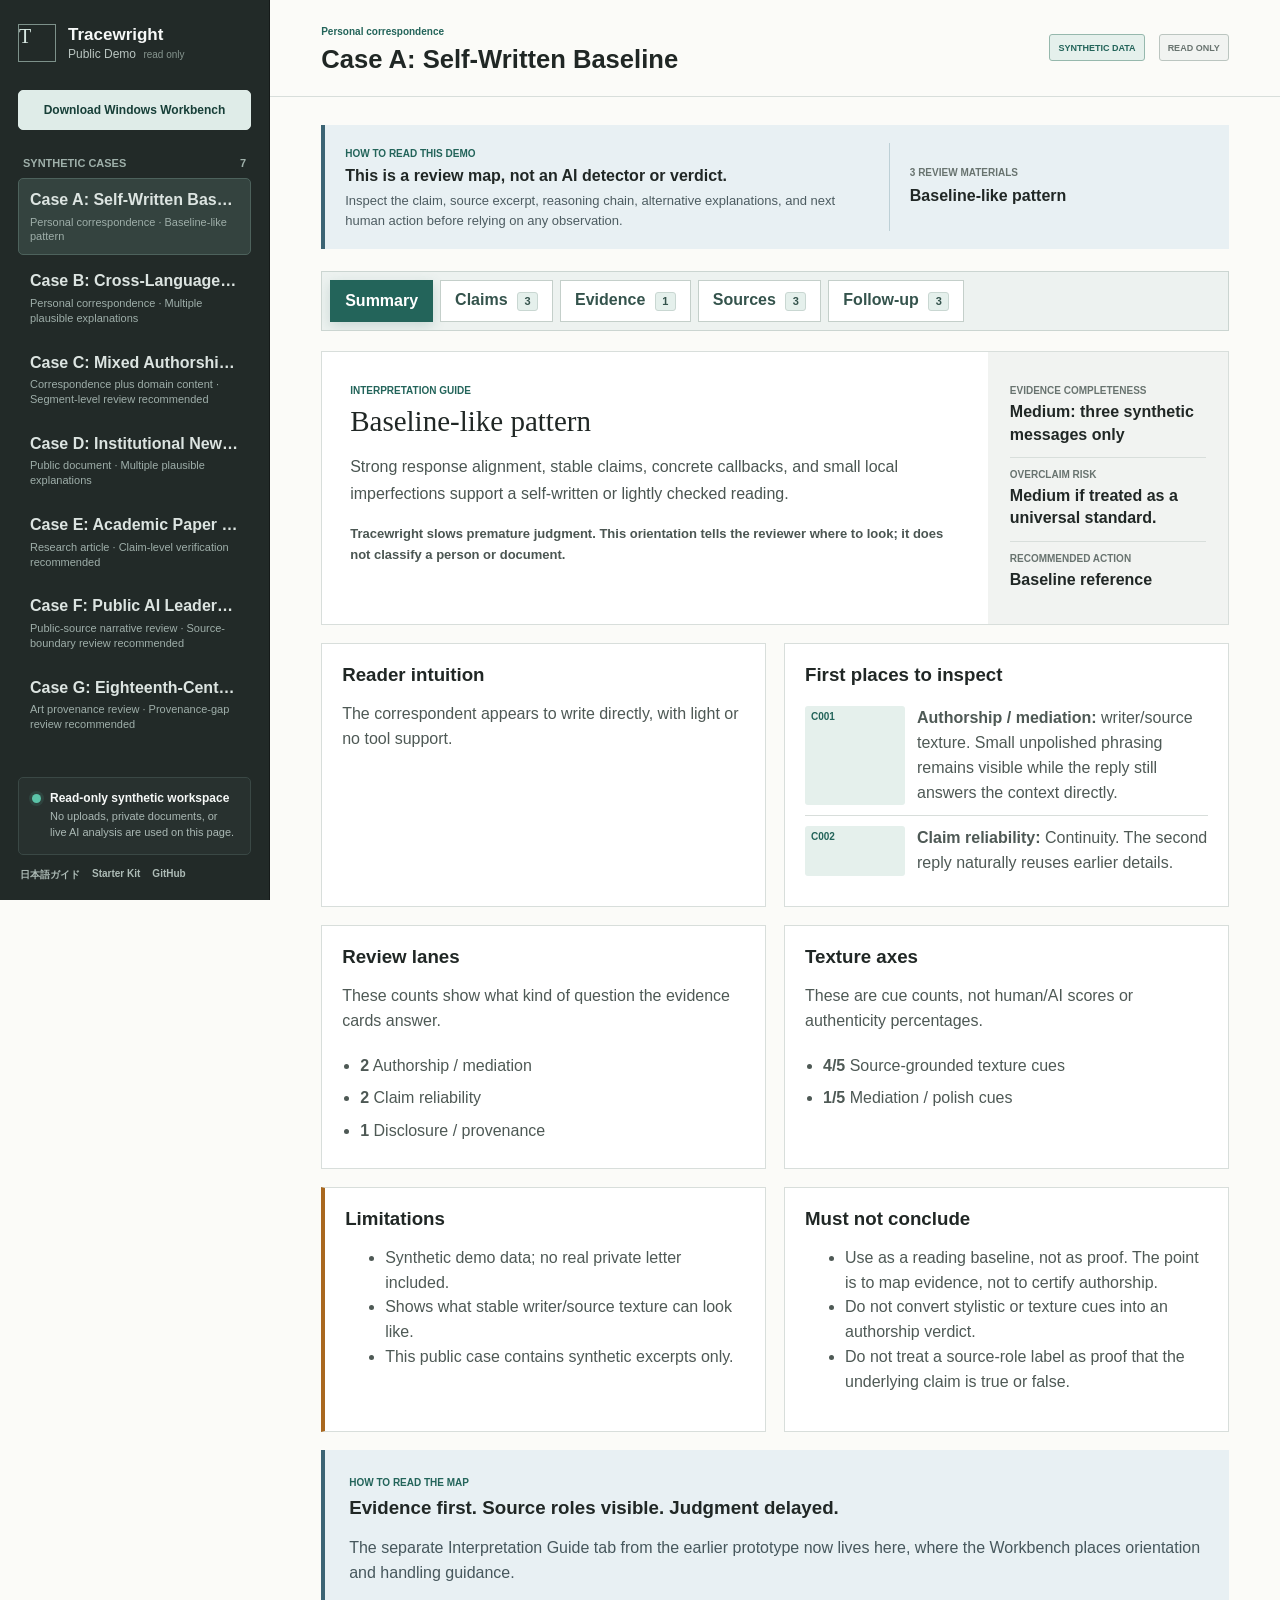
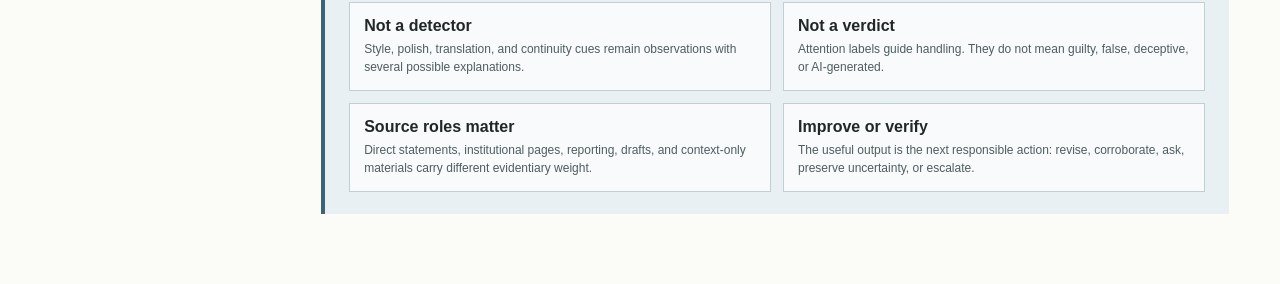
==== commit 466370f3: "Refresh public demo stylesheet" ====
--- a/index.html
+++ b/index.html
@@ -5,7 +5,7 @@
   <meta name="viewport" content="width=device-width, initial-scale=1">
   <title>Tracewright Narrative Uncertainty Map Demo</title>
   <link rel="stylesheet" href="workbench/wwwroot/app.css?v=0.3.0-beta">
-  <link rel="stylesheet" href="public-demo.css?v=0.7.0">
+  <link rel="stylesheet" href="public-demo.css?v=0.7.1">
 </head>
 <body>
   <div class="app-shell demo-app-shell">
--- a/public-demo.css
+++ b/public-demo.css
@@ -196,6 +196,18 @@
   .demo-frame { padding: 20px 14px 52px; }
   .demo-notice { grid-template-columns: 1fr; }
   .demo-case-meta { padding: 12px 0 0; border-top: 1px solid #bdd0d6; border-left: 0; }
-  .demo-frame .review-tabs { margin-bottom: 16px; }
+  .demo-frame .review-tabs {
+    grid-template-columns: repeat(6, minmax(0, 1fr));
+    display: grid;
+    margin-bottom: 16px;
+    overflow: visible;
+  }
+  .demo-frame .review-tab {
+    grid-column: span 2;
+    min-width: 0;
+    padding: 9px 6px;
+    white-space: normal;
+  }
+  .demo-frame .review-tab:nth-child(n + 4) { grid-column: span 3; }
   .guide-principles, .focus-list li { grid-template-columns: 1fr; }
 }
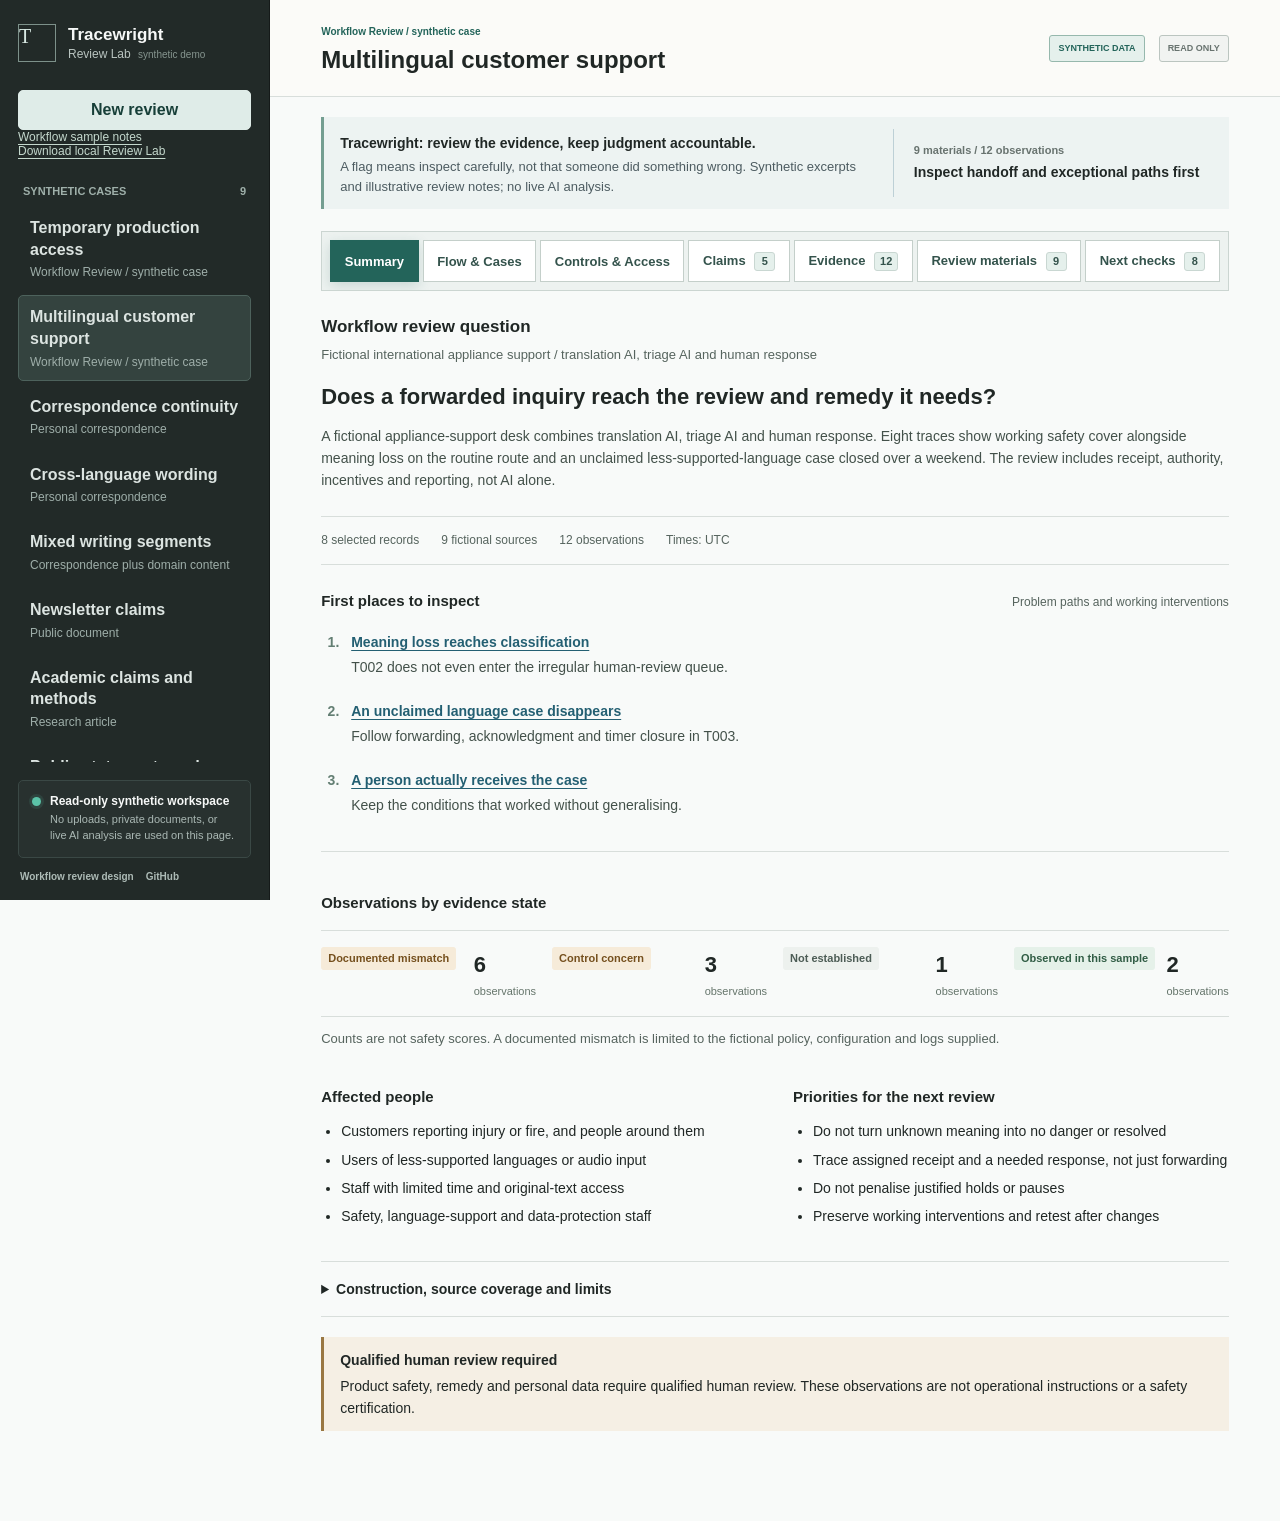
==== commit 65206279: "Publish English Review Lab for narrative and workflow review Add fictional support and production-ac" ====
--- a/index.html
+++ b/index.html
@@ -1,718 +1,111 @@
-﻿<!doctype html>
-<html lang="en">
-<head>
-  <meta charset="utf-8">
-  <meta name="viewport" content="width=device-width, initial-scale=1">
-  <title>Tracewright Narrative Uncertainty Map Demo</title>
-  <link rel="stylesheet" href="workbench/wwwroot/app.css?v=0.3.0-beta">
-  <link rel="stylesheet" href="public-demo.css?v=0.7.1">
-</head>
-<body>
-  <div class="app-shell demo-app-shell">
-    <aside class="sidebar demo-sidebar">
-      <div class="brand-block">
-        <span class="brand-mark" aria-hidden="true">T</span>
-        <div>
-          <strong>Tracewright</strong>
-          <span>Public Demo <small>read only</small></span>
-        </div>
-      </div>
-
-      <a class="primary wide sidebar-download" href="https://github.com/ayakoredon/tracewright-narrative-uncertainty-map/releases/download/workbench-v0.3.0-beta/Tracewright-Workbench-Setup-v0.3.0-beta.exe">Download Windows Workbench</a>
-
-      <div class="demo-mobile-case">
-        <label for="mobile-case-select">Synthetic case</label>
-        <select id="mobile-case-select"></select>
-      </div>
-
-      <div class="side-heading">
-        <span>Synthetic cases</span>
-        <span id="case-count">0</span>
-      </div>
-      <nav class="project-list" id="caseList" aria-label="Synthetic demo cases"></nav>
-
-      <div class="sidebar-footer">
-        <div class="local-note demo-local-note">
-          <span class="status-dot local" aria-hidden="true"></span>
-          <div>
-            <strong>Read-only synthetic workspace</strong>
-            <span>No uploads, private documents, or live AI analysis are used on this page.</span>
-          </div>
-        </div>
-        <nav class="demo-resource-links" aria-label="Project resources">
-          <a href="README.ja.md">日本語ガイド</a>
-          <a href="downloads/tracewright-narrative-starter-kit-v0.6.zip" download>Starter Kit</a>
-          <a href="https://github.com/ayakoredon/tracewright-narrative-uncertainty-map">GitHub</a>
-        </nav>
-      </div>
-    </aside>
-
-    <main class="main-area">
-      <header class="topbar">
-        <div>
-          <span class="eyebrow" id="stage">PUBLIC DEMO</span>
-          <h1 id="name">Synthetic review case</h1>
-        </div>
-        <div class="topbar-actions demo-statuses">
-          <span class="demo-badge">SYNTHETIC DATA</span>
-          <span class="demo-badge muted-badge">READ ONLY</span>
-        </div>
-      </header>
-
-      <section class="demo-frame">
-        <div class="demo-notice">
-          <div>
-            <span class="section-label">HOW TO READ THIS DEMO</span>
-            <strong>This is a review map, not an AI detector or verdict.</strong>
-            <p>Inspect the claim, source excerpt, reasoning chain, alternative explanations, and next human action before relying on any observation.</p>
-          </div>
-          <div class="demo-case-meta">
-            <span id="count">0 materials</span>
-            <strong id="level">Review posture</strong>
-          </div>
-        </div>
-
-        <nav class="review-tabs" aria-label="Review map sections">
-          <button class="review-tab active" type="button" data-view="summary">Summary</button>
-          <button class="review-tab" type="button" data-view="claims">Claims <span id="claim-count">0</span></button>
-          <button class="review-tab" type="button" data-view="evidence">Evidence <span id="evidence-count">0</span></button>
-          <button class="review-tab" type="button" data-view="sources">Sources <span id="source-count">0</span></button>
-          <button class="review-tab" type="button" data-view="follow-up">Follow-up <span id="follow-up-count">0</span></button>
-        </nav>
-
-        <section id="summary" class="review-section active"></section>
-        <section id="claims" class="review-section"></section>
-        <section id="evidence" class="review-section"></section>
-        <section id="sources" class="review-section"></section>
-        <section id="follow-up" class="review-section"></section>
-      </section>
-    </main>
-  </div>
-
-<script>
-const cases = [
-  {
-    id: "baseline",
-    name: "Case A: Self-Written Baseline",
-    stage: "Personal correspondence",
-    level: "Baseline-like pattern",
-    intuition: "The correspondent appears to write directly, with light or no tool support.",
-    overview: "Strong response alignment, stable claims, concrete callbacks, and small local imperfections support a self-written or lightly checked reading.",
-    posture: "Use as a reading baseline, not as proof. The point is to map evidence, not to certify authorship.",
-    screening: {
-      recommended_action: "Baseline reference",
-      evidence_completeness: "Medium: three synthetic messages only",
-      known_provenance: "Synthetic demo data; no real private letter included.",
-      blind_reading_value: "Shows what stable writer/source texture can look like.",
-      overclaim_risk: "Medium if treated as a universal standard.",
-      next_checks: ["Collect more letters.", "Check whether small irregularities persist.", "Avoid using this as a rigid normal."]
-    },
-    guide: {
-      texture: { source_texture: 4, mediation_polish: 1, total: 5 },
-      lanes: { authorship: 2, claims: 2, disclosure: 1, total: 5, pressure: "Low" },
-      focus: [
-        ["green", "C001", "Authorship / mediation", "writer/source texture", "Small unpolished phrasing remains visible while the reply still answers the context directly."],
-        ["green", "C002", "Claim reliability", "Continuity", "The second reply naturally reuses earlier details."]
-      ]
-    },
-    claims: [
-      ["Works in a local technical business.", "Verifiable background claim", "First appeared", "Stable"],
-      ["Learned Japanese for personal reasons.", "Self-history claim", "Repeated with detail", "Stable"],
-      ["May use grammar checking.", "Tool-use possibility", "Unknown", "Ask only if relevant"]
-    ],
-    messages: [
-      ["A001", "Reviewer / context", "context", "2026-04-01", "synthetic:A001", "The reviewer asks about local work, music, and language learning.", ["Context only"]],
-      ["C001", "Correspondent / target", "target", "2026-04-03", "synthetic:C001", "The correspondent answers directly, gives concrete work details, and asks a specific return question.", ["Stable", "Direct response", "writer/source texture"]],
-      ["C002", "Correspondent / target", "target", "2026-04-10", "synthetic:C002", "The second reply reuses earlier details naturally and keeps the same uneven but fluent style.", ["Continuity", "Stable style"]]
-    ],
-    evidence: [
-      ["writer/source texture", "green", "synthetic:C001", "I tried to explain it better, but maybe I make the sentence too long...", [["make the sentence too long", "non-native phrasing", "A small local irregularity remains in an otherwise clear sentence."]], ["The phrase is clear but not polished flat.", "The writer process is visible.", "This supports writer/source texture but does not prove authorship."], ["A tool could preserve original phrasing.", "A non-native writer may also use grammar checking."], "source_texture"]
-    ]
-  },
-  {
-    id: "translation",
-    name: "Case B: Cross-Language Influence",
-    stage: "Personal correspondence",
-    level: "Multiple plausible explanations",
-    intuition: "The voice feels personal, but the English surface may be translation-supported.",
-    overview: "Specific memories and continuity appear alongside collocation and syntax that may show source-language transfer.",
-    posture: "Do not treat translation as deception. Ask what layer was translated, checked, or rewritten.",
-    screening: {
-      recommended_action: "Writing-workflow clarification",
-      evidence_completeness: "Medium",
-      known_provenance: "Synthetic demo data.",
-      blind_reading_value: "Shows how cross-language influence differs from AI-polished composition.",
-      overclaim_risk: "High if cross-language English is treated as AI generation.",
-      next_checks: ["Ask writing-language workflow gently.", "Compare supported and unsupported passages.", "Track continuity independent of grammar."]
-    },
-    guide: {
-      texture: { source_texture: 3, mediation_polish: 2, total: 5 },
-      lanes: { authorship: 3, claims: 1, disclosure: 2, total: 5, pressure: "Moderate" },
-      focus: [
-        ["blue", "C001", "Authorship / mediation", "Cross-language influence", "The English surface has local friction, but the content remains personal and responsive."],
-        ["yellow", "C001", "Disclosure / provenance", "Workflow unknown", "The next useful question is how the text was written or translated."]
-      ]
-    },
-    claims: [
-      ["Writes in English or translates into English.", "Process claim", "Unknown", "Verify gently"],
-      ["Has personal memories connected to the topic.", "Experience claim", "Supported by detail", "Stable"],
-      ["The English surface reflects source-language influence.", "Analytic observation", "Observed once", "Low-confidence"]
-    ],
-    messages: [
-      ["A001", "Reviewer / context", "context", "2026-04-04", "synthetic:A001", "The reviewer asks whether the correspondent writes directly in English or translates.", ["Context only"]],
-      ["C001", "Correspondent / target", "target", "2026-04-06", "synthetic:C001", "The correspondent gives a personal answer but uses unusual collocations and direct source-language structure.", ["Cross-language influence", "Stable", "Verify gently"]]
-    ],
-    evidence: [
-      ["Cross-Language Influence", "blue", "synthetic:C001", "I am respectful for this old music, but I cannot imagine how it is living in your day.", [["respectful for", "preposition drift", "Clear meaning, unusual English collocation."], ["how it is living", "source-language shaping", "Possibly source-language structure carried into English."]], ["The content is personal and responsive.", "The English surface contains local non-native friction.", "This supports cross-language uncertainty, not AI authorship."], ["Direct non-native English.", "Machine translation with light editing.", "Human translation preserving source structure."], "source_texture"]
-    ]
-  },
-  {
-    id: "mixed",
-    name: "Case C: Mixed Authorship / AI-Polish",
-    stage: "Correspondence plus domain content",
-    level: "Segment-level review recommended",
-    intuition: "Short domain-specific parts feel personal; longer reflective passages feel polished.",
-    overview: "Operational domain details remain grounded, while longer reflective passages show editorial or AI-polish signals.",
-    posture: "Avoid one label for the whole person. Separate domain turns, emotional response, and polished prose.",
-    screening: {
-      recommended_action: "Segment-level review",
-      evidence_completeness: "Medium-high",
-      known_provenance: "Synthetic demo data.",
-      blind_reading_value: "Shows why mixed-composition analysis matters.",
-      overclaim_risk: "High if the polished passage is used to judge every message.",
-      next_checks: ["Compare short and long segments.", "Ask drafting workflow naturally.", "Preserve domain-specific evidence separately."]
-    },
-    guide: {
-      texture: { source_texture: 3, mediation_polish: 4, total: 5 },
-      lanes: { authorship: 4, claims: 2, disclosure: 2, total: 5, pressure: "High" },
-      focus: [
-        ["blue", "C001", "Authorship / mediation", "AI / editorial polish", "The reflective sentence is compact, balanced, and more polished than the operational material."],
-        ["green", "C001", "Claim reliability", "Domain anchor", "The chess correction should be reviewed separately from the literary surface."]
-      ]
-    },
-    claims: [
-      ["The chess correction follows the current board state.", "Domain claim", "Source-grounded", "Stable"],
-      ["The literary interpretation is polished and general.", "Style observation", "Segment-specific", "Review"],
-      ["Different segments may have different creation histories.", "Mediation hypothesis", "Plausible", "Do not overclaim"]
-    ],
-    messages: [
-      ["A001", "Reviewer / context", "context", "2026-04-05", "synthetic:A001", "The reviewer asks about a novel and continues a slow chess game.", ["Context only"]],
-      ["C001", "Correspondent / target", "target", "2026-04-06", "synthetic:C001", "The reply contains a precise chess correction and a polished literary reflection.", ["Domain anchor", "AI/editorial polish?", "Segment split"]]
-    ],
-    evidence: [
-      ["AI / Editorial Polish", "blue", "synthetic:C001", "The refuge becomes a quiet cage, a poetic punishment for refusing growth.", [["quiet cage", "aphoristic polish", "Compact literary metaphor."], ["poetic punishment", "balanced evaluative phrase", "Smooth review-like cadence."]], ["The prose is more polished than earlier operational messages.", "The same message also contains domain-specific handling.", "This supports a mixed-composition hypothesis."], ["Careful human drafting.", "Human prose edited by AI.", "AI-generated reflection plus personal insertion."], "mediation_polish"],
-      ["Domain Authorship Anchor", "green", "synthetic:C001", "You wrote Nd2, but from this position I think you meant Nbd2.", [["Nbd2", "domain-specific correction", "Requires tracking the game state."]], ["The correction is operational and specific.", "It differs from the polished literary cadence.", "Analyze it separately from the prose surface."], ["A domain tool could assist, but no evidence requires that."], "source_texture"]
-    ]
-  },
-  {
-    id: "newsletter",
-    name: "Case D: Institutional Newsletter",
-    stage: "Public document",
-    level: "Multiple plausible explanations",
-    intuition: "No reader intuition supplied. Blind review mode.",
-    overview: "The document appears source-rich and institutionally edited. Final English may include translation, editorial smoothing, or AI assistance.",
-    posture: "Separate source provenance, fact-checking, cross-language surface, and final prose polish.",
-    screening: {
-      recommended_action: "Workflow review",
-      evidence_completeness: "Medium",
-      known_provenance: "Synthetic demo data modeled as a public newsletter.",
-      blind_reading_value: "Shows how this method can extend beyond personal letters.",
-      overclaim_risk: "High if polished institutional English is treated as AI authorship.",
-      next_checks: ["Compare source notes and final article.", "Ask whether translation or AI tools were used.", "Fact-check claims separately."]
-    },
-    guide: {
-      texture: { source_texture: 3, mediation_polish: 3, total: 5 },
-      lanes: { authorship: 3, claims: 4, disclosure: 3, total: 5, pressure: "Moderate" },
-      focus: [
-        ["green", "D001", "Claim reliability", "Source-backed specificity", "Material details point to a source layer that should be kept separate from the final prose layer."],
-        ["yellow", "D001", "Authorship / mediation", "Low-confidence surface signal", "Formal collocations are weak clues without workflow evidence."]
-      ]
-    },
-    claims: [
-      ["The cassette contains two platform versions.", "Material fact", "Source-backed", "Verify with archive record"],
-      ["The materials are available for consultation.", "Access claim", "Public-facing", "Verify"],
-      ["Final English may hide source-language workflow.", "Method caution", "Low-confidence", "Use provenance evidence"]
-    ],
-    messages: [
-      ["D001", "Document / target", "target", "2026-04-20", "synthetic:D001", "A public newsletter combines archive object metadata, historical framing, and a polished support appeal.", ["Institutional template", "Archive specificity", "Editorial polish"]]
-    ],
-    evidence: [
-      ["Source-Backed Specificity", "green", "synthetic:D001", "The original cassette contains two platform versions on opposite sides, catalogued under the same acquisition record.", [["opposite sides", "material detail", "Physical-object detail suggests source notes or archive knowledge."], ["acquisition record", "provenance cue", "Links final prose to archival practice."]], ["The detail is too specific for generic promotional prose.", "It may come from human notes later edited or translated.", "Source layer and sentence layer should be separated."], ["A well-prompted AI could rewrite supplied source notes."], "source_texture"],
-      ["Low-Confidence Surface Signal", "yellow", "synthetic:D001", "These materials served for the preparation of this article and are available for consultation.", [["served for the preparation", "collocation heaviness", "Possible translation or institutional English; low confidence."], ["available for consultation", "formal register", "Could be human institutional phrasing."]], ["Final English is clean enough that source language is not detectable with confidence.", "Small collocation clues are weak alone.", "Workflow evidence matters more than surface guessing."], ["Human non-native English.", "Human translation.", "LLM translation plus human check.", "Institutional style."], "not_applicable"]
-    ]
-  },
-  {
-    id: "academic",
-    name: "Case E: Academic Paper Review",
-    stage: "Research article",
-    level: "Claim-level verification recommended",
-    intuition: "No reader intuition supplied. Blind review mode.",
-    overview: "The paper has a coherent scholarly surface, but several claims require source-level verification before the argument should be relied on.",
-    posture: "Separate prose polish from research reliability. A fluent academic surface can coexist with weak methods, unsupported citations, or overgeneralized conclusions.",
-    screening: {
-      recommended_action: "Claim-level verification before citation or reuse",
-      evidence_completeness: "Medium: abstract, method excerpt, and conclusion excerpt only",
-      known_provenance: "Synthetic demo paper; no real unpublished manuscript included.",
-      blind_reading_value: "Shows how the same framework can review academic material without reducing it to authorship.",
-      overclaim_risk: "High if polished prose is mistaken for methodological strength.",
-      next_checks: ["Trace each quantitative claim to method and table support.", "Check whether cited studies actually support the operational definition.", "Ask for dataset, inclusion criteria, and coding protocol."]
-    },
-    guide: {
-      texture: { source_texture: 2, mediation_polish: 3, total: 5 },
-      lanes: { authorship: 2, claims: 5, disclosure: 1, total: 5, pressure: "High" },
-      focus: [
-        ["orange", "P002", "Claim reliability", "Method specificity gap", "The sample and coding procedure are not detailed enough to carry the conclusion."],
-        ["orange", "P003", "Claim reliability", "Overgeneralization risk", "A limited corpus is used to make a broad institutional workflow claim."],
-        ["blue", "P001", "Authorship / mediation", "Polished academic surface", "The prose is smooth, but that is secondary to evidence support."]
-      ]
-    },
-    claims: [
-      ["The study uses a 42-document corpus.", "Method claim", "Partially specified", "Verify sampling protocol"],
-      ["The proposed review workflow improved analyst accuracy by 31%.", "Quantitative result", "Requires table support", "Verify"],
-      ["The findings generalize to institutional review workflows.", "Scope claim", "Overextended from excerpt", "Review"],
-      ["Prior studies establish the same operational definition of narrative provenance.", "Citation claim", "Citation support unknown", "Verify cited sources"]
-    ],
-    messages: [
-      ["P001", "Paper / abstract", "target", "2026-05-02", "synthetic:P001", "The abstract introduces a narrative-provenance review method and reports improved analyst performance.", ["Scholarly surface", "Quantitative claim", "Claim review"]],
-      ["P002", "Paper / methods", "target", "2026-05-02", "synthetic:P002", "The methods section describes a 42-document corpus but gives limited sampling and coding detail.", ["Method gap", "Verify dataset"]],
-      ["P003", "Paper / conclusion", "target", "2026-05-02", "synthetic:P003", "The conclusion generalizes from the limited corpus to institutional review workflows.", ["Scope expansion", "Review"]]
-    ],
-    evidence: [
-      ["Method Specificity Gap", "orange", "synthetic:P002", "We selected forty-two documents representative of the field and coded them for provenance ambiguity.", [["representative of the field", "sampling claim", "The population and selection method are not defined."], ["coded them", "method compression", "No coder count, codebook, or agreement metric is visible in the excerpt."]], ["The sentence makes a methodological claim but leaves the sampling frame underspecified.", "The reader cannot yet tell whether the corpus supports the result.", "This is a claim-reliability issue, not an authorship judgment."], ["Details may appear elsewhere in the paper.", "Supplementary materials may contain the protocol.", "This may be an excerpt-level limitation."], "not_applicable"],
-      ["Overgeneralization Risk", "orange", "synthetic:P003", "These results demonstrate that narrative-provenance mapping can improve institutional review workflows across domains.", [["demonstrate", "strong causal verb", "The excerpt supports caution better than proof."], ["across domains", "scope expansion", "The claim reaches beyond the visible corpus description."]], ["The conclusion uses stronger language than the visible method supports.", "This should prompt source and scope review before citation.", "The issue is evidential strength rather than whether the prose is human or AI-written."], ["The full paper may include cross-domain validation.", "The authors may be using demonstration in a softer rhetorical sense."], "mediation_polish"],
-      ["Citation Support Check", "yellow", "synthetic:P001", "Prior work has established narrative provenance as a stable operational category.", [["established", "citation strength", "A broad literature claim needs source-level checking."], ["stable operational category", "definition claim", "The definition may vary across fields."]], ["The phrase signals a literature-foundation claim.", "A reviewer should inspect whether the cited sources actually use the same definition.", "This belongs in the claim lane even if the writing style is polished."], ["The literature review may define the term carefully later.", "The abstract may compress a nuanced discussion."], "not_applicable"]
-    ]
-  },
-  {
-    id: "public_figures",
-    name: "Case F: Public AI Leadership Narrative Dossier",
-    stage: "Public-source narrative review",
-    level: "Source-boundary review recommended",
-    intuition: "No private reader intuition supplied. This demo uses public materials about AI leaders to show how Tracewright separates authored statements, corporate pages, external reporting, adversarial sources, and source-inventory gaps.",
-    overview: "The useful question is not whether one public figure is consistent or inconsistent in the abstract. The review task is to map which source said what, in what role, at what time, and with what evidentiary weight.",
-    posture: "Do not collapse a public person, their company, a news report, a competitor statement, and a technical paper into one flat narrative. Treat this as source-boundary and chronology review, not personality judgment.",
-    screening: {
-      recommended_action: "Source-boundary and chronology review",
-      evidence_completeness: "Low-medium: representative public sources only, not a complete biography or fact investigation",
-      known_provenance: "Public web materials: authored essays/posts, company pages, collective open letters, and external or adversarial sources.",
-      blind_reading_value: "Shows how the same uncertainty-map method can review public narratives without becoming a reputational verdict.",
-      overclaim_risk: "High if company claims, reported remarks, external allegations, and adversarial statements are attributed directly to a person without source-role labels.",
-      next_checks: ["Keep direct authored texts separate from company policy pages.", "Treat external reporting and adversarial statements as attributed sources, not settled fact.", "Build dated timelines before asserting contradiction.", "Use primary filings, transcripts, or full article text before escalating claims."]
-    },
-    guide: {
-      texture: { source_texture: 4, mediation_polish: 2, total: 5 },
-      lanes: { authorship: 4, claims: 5, disclosure: 4, total: 5, pressure: "High" },
-      focus: [
-        ["orange", "PF003", "Disclosure / provenance", "Source-role boundary", "A competitor or adversarial company page can be evidence-bearing while still requiring attribution and corroboration."],
-        ["orange", "PF004", "Claim reliability", "Chronology pressure", "A public safety posture and later product acceleration should be reviewed as a dated implementation question, not as an instant contradiction."],
-        ["blue", "PF002", "Authorship / mediation", "Corporate-policy layer", "Company policy pages may reflect an organization, not one individual author's personal statement."]
-      ]
-    },
-    claims: [
-      ["Authored essays or blog posts can support a person's stated position at a date.", "Source-boundary claim", "Supported by public sources", "Stable"],
-      ["Corporate policy pages should not automatically be treated as single-person statements.", "Method claim", "General review rule", "Stable"],
-      ["External reporting and adversarial statements require attribution and corroboration.", "Reliability claim", "High-priority rule", "Review"],
-      ["Apparent changes in AI policy posture should be tested through chronology before being called contradictions.", "Chronology claim", "Review method", "Review"]
-    ],
-    messages: [
-      ["PF001", "Authored essay / public post", "target", "2024-2026", "public:authored-essays", "Representative authored materials include Dario Amodei essays and Sam Altman blog posts. They can anchor dated self-positioning but not every company action.", ["Authored layer", "Date anchor"]],
-      ["PF002", "Company policy / product page", "target", "2025-2026", "public:company-pages", "Representative company materials include Anthropic policy pages and xAI product/company pages. They show organizational posture and implementation claims.", ["Corporate layer", "Implementation claim"]],
-      ["PF003", "External or adversarial source", "target", "2024-2026", "public:external-sources", "External reporting, open letters, and competitor statements may be important, but each needs role labeling and corroboration.", ["Source boundary", "Attribution required"]],
-      ["PF004", "Chronology map", "target", "2023-2026", "public:timeline", "A public narrative may change over time as models, companies, law, risk perception, and competition change. The first review step is dated mapping.", ["Chronology", "Review pressure"]]
-    ],
-    evidence: [
-      ["Authored-position anchor", "green", "public:authored-essays", "A signed essay or personal blog post can anchor that a person publicly held or framed a position at a given time.", [["signed essay", "source role", "Authored text is stronger for self-positioning than for proving implementation."], ["at a given time", "chronology", "The date matters before consistency is assessed."]], ["This is useful source-grounded texture because the source role is clear.", "It should not be expanded to every corporate action or later media narrative.", "The review should preserve the distinction between position, aspiration, and implementation."], ["A post may be edited, ghost-edited, or strategically framed.", "A public post may omit internal constraints or later changes."], "source_texture"],
-      ["Corporate-policy boundary", "blue", "public:company-pages", "Company pages and policy announcements can describe commitments, product posture, or safety processes, but they are organizational documents.", [["company pages", "organizational source", "Do not treat as a single individual's direct authored claim."], ["commitments", "implementation claim", "Requires evidence of actual process or enforcement."]], ["The source can be public and useful while still being role-bound.", "This belongs in Disclosure / provenance because authority depends on source type.", "Tracewright should keep the corporate layer visible."], ["The leader may have approved the page.", "A policy may reflect legal, communications, or team drafting."], "mediation_polish"],
-      ["Adversarial-source warning", "orange", "public:adversarial-source", "A competitor statement, lawsuit-position page, or strongly interested source may contain useful documents while still requiring attribution and corroboration.", [["competitor statement", "source boundary", "Evidence-bearing does not mean neutral."], ["requires attribution", "handling rule", "Claims should remain attached to the source until checked."]], ["This is a central public-figure dossier risk.", "The source may contain real records, but framing can be strategic.", "The dashboard should prevent the reader from silently absorbing it as neutral biography."], ["The adversarial source may be accurate.", "The opposing side may dispute or contextualize it.", "Court filings or primary documents may settle part of the record."], "not_applicable"],
-      ["Chronology / implementation pressure", "orange", "public:timeline", "A safety-warning statement, later product launch, government deployment claim, or regulation proposal may look inconsistent unless placed in a dated timeline with role labels.", [["safety-warning statement", "early posture", "Could be collective, personal, or company-level."], ["later product launch", "implementation layer", "Should be compared with actual safeguards and dates."], ["dated timeline", "review method", "Chronology comes before contradiction."]], ["The same person can hold risk concerns while building products; that is tension, not automatically contradiction.", "The review should ask whether implementation evidence matches the public risk posture.", "This card shows how Tracewright slows reputational judgment."], ["The timeline may reveal a genuine contradiction.", "Product or policy details may resolve the tension.", "External reporting may be incomplete."], "source_texture"]
-    ]
-  },
-  {
-    id: "painting_provenance",
-    name: "Case G: Eighteenth-Century Painting Provenance Dossier",
-    stage: "Art provenance review",
-    level: "Provenance-gap review recommended",
-    intuition: "No private collector file is included. This synthetic case shows how Tracewright can review a mixed dossier around an old painting without turning uncertainty into a verdict about authenticity or ownership.",
-    overview: "The dossier contains several useful anchors, but the chain is not continuous. A studio ledger, a nineteenth-century diary, an auction record, a wartime gap, a later researcher note, and a conservation memo each answer different questions and carry different evidentiary weight.",
-    posture: "Do not collapse attribution, ownership history, wartime custody, and current title into one confidence label. The next responsible step is to separate source roles, date each claim, and identify which gaps are ordinary archival loss versus high-stakes provenance risk.",
-    screening: {
-      recommended_action: "Provenance-gap and claim-boundary review",
-      evidence_completeness: "Medium-low: synthetic source excerpts only, with intentional gaps in the chain of custody",
-      known_provenance: "Synthetic demo dossier; no real artwork, collector, archive, or private ownership file is included.",
-      blind_reading_value: "Shows how Tracewright handles historical records, conflicting descriptions, and archival silence without forcing a binary conclusion.",
-      overclaim_risk: "High if the studio ledger, diary, auction catalogue, and modern researcher note are treated as one continuous proof chain.",
-      next_checks: ["Separate attribution evidence from ownership evidence.", "Compare the diary description with the auction catalogue and physical painting.", "Map the 1939-1947 gap before making any title or restitution claim.", "Ask whether the researcher note cites primary documents or repeats family tradition.", "Have a qualified provenance specialist review wartime-risk materials."]
-    },
-    guide: {
-      texture: { source_texture: 4, mediation_polish: 1, total: 5 },
-      lanes: { authorship: 3, claims: 5, disclosure: 4, total: 5, pressure: "High" },
-      focus: [
-        ["orange", "PR005", "Claim reliability", "Wartime gap", "The file has no direct custody record between 1939 and 1947, so the absence itself must be recorded rather than smoothed over."],
-        ["yellow", "PR003/PR004", "Claim reliability", "Diary / auction mismatch", "A diary entry and auction catalogue may refer to the same painting, but their descriptions do not align perfectly."],
-        ["blue", "PR006", "Disclosure / provenance", "Researcher-note boundary", "A modern researcher's attribution note may be useful while still depending on uncited or secondary material."]
-      ]
-    },
-    claims: [
-      ["The painting may be by Elodie Marchand or her workshop, circa 1772.", "Attribution claim", "Plausible but not settled", "Specialist review"],
-      ["A painting matching the current work appears in an 1849 collector diary.", "Ownership-history claim", "Partially matched", "Verify description"],
-      ["Lot 37 in an 1850 auction catalogue may be the same object.", "Provenance link", "Conflicting details", "Review"],
-      ["The chain of custody is undocumented between 1939 and 1947.", "Provenance-gap claim", "Explicit gap", "High attention"],
-      ["A 1978 researcher note treats the attribution as likely.", "Secondary-source claim", "Source-boundary needed", "Check citations"],
-      ["Pigment and canvas findings are consistent with late eighteenth-century materials.", "Material-analysis claim", "Supports date range, not authorship", "Do not overclaim"]
-    ],
-    messages: [
-      ["PR001", "Collector file / object summary", "target", "2026-05-18", "synthetic:collector-file", "The current owner holds a small oil painting known as Woman with a Blue Ribbon, attributed in the file to Elodie Marchand, circa 1772.", ["Current file", "Attribution claim", "Context only until checked"]],
-      ["PR002", "Artist record / studio ledger", "target", "1772", "synthetic:studio-ledger", "A studio ledger records a portrait of a young woman with a blue ribbon delivered to a Paris patron, but it does not include dimensions or a later owner.", ["Date anchor", "Attribution boundary"]],
-      ["PR003", "Collector diary", "target", "1849", "synthetic:diary-1849", "A handwritten diary describes buying a small French portrait of a girl with blue ribbon from the de Vries family collection.", ["Ownership clue", "Source-grounded texture"]],
-      ["PR004", "Auction catalogue", "target", "1850", "synthetic:auction-1850", "An auction catalogue lists Lot 37 as Portrait of a Young Lady, French school, blue sash, but the dimensions differ from the current painting by several centimeters.", ["Possible match", "Description mismatch"]],
-      ["PR005", "Wartime custody file", "target", "1939-1947", "synthetic:wartime-gap", "The dossier has insurance correspondence from 1938 and a gallery receipt from 1948, but no direct record for the war years.", ["Provenance gap", "High attention"]],
-      ["PR006", "Researcher note", "target", "1978", "synthetic:research-note", "A researcher wrote that the picture is probably by Marchand, citing an old family list and stylistic comparison, but the family list is not attached.", ["Secondary source", "Citation gap"]],
-      ["PR007", "Conservation memo", "target", "2026", "synthetic:conservation-memo", "A conservation memo reports canvas weave and pigment findings consistent with late eighteenth-century French materials.", ["Material anchor", "Not authorship proof"]]
-    ],
-    evidence: [
-      ["Attribution Boundary", "yellow", "synthetic:studio-ledger", "The ledger records 'portrait of a young woman, blue ribbon, for M. Armand' in 1772, but gives no dimensions, signature reference, or later owner.", [["portrait of a young woman, blue ribbon", "descriptive overlap", "The phrase may align with the present painting but is not unique enough."], ["no dimensions", "missing identifier", "The record cannot yet be tied securely to the object."], ["no later owner", "chain break", "The ledger supports a possible origin, not continuous provenance."]], ["The ledger is an early date anchor but not a full identification.", "The description is plausible yet generic.", "Attribution and ownership history should stay separate."], ["The full ledger may contain adjacent entries.", "A patron archive may identify M. Armand.", "The present painting may be a related work rather than the same object."], "source_texture"],
-      ["Diary / Auction Mismatch", "orange", "synthetic:diary-1849 + synthetic:auction-1850", "The diary says 'a small French portrait of a girl with a blue ribbon'; the auction catalogue lists 'Portrait of a Young Lady, French school, blue sash' with dimensions that differ from the current painting.", [["blue ribbon", "possible continuity", "The motif overlaps with the current file."], ["blue sash", "description drift", "The catalogue wording may refer to a different visual feature."], ["dimensions differ", "material mismatch", "A measurable discrepancy requires checking before linking the records."]], ["The two records may describe the same object imprecisely, but the mismatch is substantive enough to flag.", "The review should compare measurements, frame changes, relining history, and catalogue conventions.", "This is a provenance-link problem, not an authenticity verdict."], ["Old catalogues may round measurements.", "A relining or frame note may explain size changes.", "The diary and auction lot may be different paintings in the same collection."], "not_applicable"],
-      ["Wartime Provenance Gap", "red", "synthetic:wartime-gap", "The file moves from a 1938 insurance letter to a 1948 gallery receipt, with no direct custody record during the war years.", [["1938 insurance letter", "pre-gap anchor", "The object appears before the war-period gap."], ["1948 gallery receipt", "post-gap anchor", "The object appears after the gap."], ["no direct custody record", "archival silence", "The missing interval is the key evidence problem."]], ["A wartime gap does not prove wrongdoing, but it is a high-attention provenance issue.", "The gap should be named explicitly rather than hidden under a continuous ownership narrative.", "Qualified provenance review is needed before relying on the chain for title, sale, donation, or publication."], ["Records may have been lost.", "The object may have remained with the same family.", "External archives, customs files, or gallery stock books may close the gap."], "source_texture"],
-      ["Researcher-Note Boundary", "blue", "synthetic:research-note", "The 1978 note says 'probably Marchand' and refers to an old family list, but the list is not attached to the dossier.", [["probably Marchand", "attribution softness", "The researcher uses cautious language."], ["old family list", "missing cited source", "The supporting document is not available in the reviewed file."], ["not attached", "provenance disclosure", "The reviewer should not treat the note as if the primary source were present."]], ["A respected researcher note can be valuable, but its evidentiary weight depends on the cited material.", "The dashboard should preserve the distinction between expert opinion and visible primary evidence.", "The next action is to locate the family list or quote its contents accurately."], ["The researcher may have seen the list directly.", "The list may exist in another archive.", "The attribution may rest more on style than on documentary provenance."], "mediation_polish"],
-      ["Material Analysis Anchor", "green", "synthetic:conservation-memo", "Canvas weave, ground layer, and pigment findings are consistent with late eighteenth-century French materials.", [["consistent with", "supporting language", "The memo supports compatibility, not certainty."], ["late eighteenth-century French materials", "date-range support", "Material evidence can support the period claim."], ["pigment findings", "technical anchor", "A physical examination provides a different source layer from written provenance."]], ["Technical findings help test whether the object could belong to the proposed period.", "They do not prove Marchand authorship or uninterrupted ownership.", "This card helps separate material compatibility from narrative provenance."], ["Later artists may use old materials.", "The memo may need full lab data.", "Condition history may affect interpretation."], "source_texture"]
-    ]
-  }
-];
-
-let selected = cases[0].id;
-let view = "summary";
-const $ = (selector) => document.querySelector(selector);
-const esc = (value) => String(value)
-  .replaceAll("&", "&amp;")
-  .replaceAll("<", "&lt;")
-  .replaceAll(">", "&gt;")
-  .replaceAll('"', "&quot;")
-  .replaceAll("'", "&#039;");
-
-function item() { return cases.find((demoCase) => demoCase.id === selected); }
-
-function render() {
-  renderList();
-  renderHead();
-  renderView();
-}
-
-function renderList() {
-  $("#caseList").innerHTML = cases.map((demoCase) => `
-    <button class="project-item ${demoCase.id === selected ? "active" : ""}" type="button" data-case="${esc(demoCase.id)}">
-      <strong>${esc(demoCase.name)}</strong>
-      <span>${esc(demoCase.stage)} · ${esc(demoCase.level)}</span>
-    </button>
-  `).join("");
-  $("#case-count").textContent = cases.length;
-  $("#mobile-case-select").innerHTML = cases.map((demoCase) => `<option value="${esc(demoCase.id)}" ${demoCase.id === selected ? "selected" : ""}>${esc(demoCase.name)}</option>`).join("");
-}
-
-function renderHead() {
-  const current = item();
-  $("#stage").textContent = current.stage;
-  $("#name").textContent = current.name;
-  $("#count").textContent = `${current.messages.length} review materials`;
-  $("#level").textContent = current.level;
-  $("#claim-count").textContent = current.claims.length;
-  $("#evidence-count").textContent = current.evidence.length;
-  $("#source-count").textContent = current.messages.length;
-  $("#follow-up-count").textContent = current.screening.next_checks.length;
-}
-
-function renderView() {
-  document.querySelectorAll(".review-section").forEach((element) => element.classList.remove("active"));
-  document.querySelectorAll(".review-tab").forEach((tab) => tab.classList.toggle("active", tab.dataset.view === view));
-  $(`#${view}`).classList.add("active");
-  ({ summary, claims, evidence, sources, followUp }[view])();
-}
-
-function summary() {
-  const current = item();
-  const guide = current.guide;
-  const highImpact = ["academic", "public_figures", "painting_provenance"].includes(current.id);
-  $("#summary").innerHTML = `
-    <div class="summary-band">
-      <div class="summary-main">
-        <span class="section-label">INTERPRETATION GUIDE</span>
-        <h3>${esc(current.level)}</h3>
-        <p>${esc(current.overview)}</p>
-        <p class="summary-principle">Tracewright slows premature judgment. This orientation tells the reviewer where to look; it does not classify a person or document.</p>
-      </div>
-      <aside class="summary-aside">
-        <div class="summary-stat"><span>Evidence completeness</span><strong>${esc(current.screening.evidence_completeness)}</strong></div>
-        <div class="summary-stat"><span>Overclaim risk</span><strong>${esc(current.screening.overclaim_risk)}</strong></div>
-        <div class="summary-stat"><span>Recommended action</span><strong>${esc(current.screening.recommended_action)}</strong></div>
-      </aside>
-    </div>
-    <div class="review-grid">
-      ${highImpact ? `<article class="review-card high-impact"><h3>High-impact boundary</h3><p>This synthetic map illustrates a context that may affect academic, reputational, financial, legal, or provenance decisions. A qualified human reviewer must verify the original sources and applicable domain rules.</p></article>` : ""}
-      <article class="review-card">
-        <h3>Reader intuition</h3>
-        <p>${esc(current.intuition)}</p>
-      </article>
-      <article class="review-card">
-        <h3>First places to inspect</h3>
-        <ul class="focus-list">
-          ${guide.focus.map((focus) => `<li><span class="posture ${attentionClass(focus[0])}">${esc(focus[1])}</span><p><strong>${esc(focus[2])}:</strong> ${esc(focus[3])}. ${esc(focus[4])}</p></li>`).join("")}
-        </ul>
-      </article>
-      <article class="review-card">
-        <h3>Review lanes</h3>
-        <p>These counts show what kind of question the evidence cards answer.</p>
-        <ul class="cue-counts">
-          <li><strong>${esc(guide.lanes.authorship)}</strong> Authorship / mediation</li>
-          <li><strong>${esc(guide.lanes.claims)}</strong> Claim reliability</li>
-          <li><strong>${esc(guide.lanes.disclosure)}</strong> Disclosure / provenance</li>
-        </ul>
-      </article>
-      <article class="review-card">
-        <h3>Texture axes</h3>
-        <p>These are cue counts, not human/AI scores or authenticity percentages.</p>
-        <ul class="cue-counts">
-          <li><strong>${esc(guide.texture.source_texture)}/${esc(guide.texture.total)}</strong> Source-grounded texture cues</li>
-          <li><strong>${esc(guide.texture.mediation_polish)}/${esc(guide.texture.total)}</strong> Mediation / polish cues</li>
-        </ul>
-      </article>
-      <article class="review-card limitations">
-        <h3>Limitations</h3>
-        <ul>
-          <li>${esc(current.screening.known_provenance)}</li>
-          <li>${esc(current.screening.blind_reading_value)}</li>
-          <li>This public case contains synthetic excerpts only.</li>
-        </ul>
-      </article>
-      <article class="review-card">
-        <h3>Must not conclude</h3>
-        <ul>
-          <li>${esc(current.posture)}</li>
-          <li>Do not convert stylistic or texture cues into an authorship verdict.</li>
-          <li>Do not treat a source-role label as proof that the underlying claim is true or false.</li>
-        </ul>
-      </article>
-    </div>
-    <section class="interpretation-band">
-      <span class="section-label">HOW TO READ THE MAP</span>
-      <h3>Evidence first. Source roles visible. Judgment delayed.</h3>
-      <p>The separate Interpretation Guide tab from the earlier prototype now lives here, where the Workbench places orientation and handling guidance.</p>
-      <div class="guide-principles">
-        ${guidePrinciple("Not a detector", "Style, polish, translation, and continuity cues remain observations with several possible explanations.")}
-        ${guidePrinciple("Not a verdict", "Attention labels guide handling. They do not mean guilty, false, deceptive, or AI-generated.")}
-        ${guidePrinciple("Source roles matter", "Direct statements, institutional pages, reporting, drafts, and context-only materials carry different evidentiary weight.")}
-        ${guidePrinciple("Improve or verify", "The useful output is the next responsible action: revise, corroborate, ask, preserve uncertainty, or escalate.")}
-      </div>
-    </section>
-  `;
-}
-
-function guidePrinciple(title, text) {
-  return `<article><strong>${esc(title)}</strong><p>${esc(text)}</p></article>`;
-}
-
-function attentionClass(color) {
-  if (color === "red") return "high-attention";
-  if (color === "orange") return "review";
-  if (color === "yellow") return "observe";
-  if (color === "blue") return "mediated-layer";
-  if (color === "green") return "stable-anchored";
-  return "medium";
-}
-
-function textureAxis(card) {
-  if (card[7] === "source_texture" || card[7] === "mediation_polish") return card[7];
-  if (card[7] === "not_applicable") return "not_applicable";
-  const text = `${card[0]} ${card[3]}`.toLowerCase();
-  const sourceTexture = /writer\/source texture|source-grounded|source-backed|domain authorship|specificity|non-native|rough|idiosyncratic/.test(text);
-  const mediationPolish = /editorial polish|mediation|polished|generalization|template|smooth/.test(text);
-  if (sourceTexture && !mediationPolish) return "source_texture";
-  if (mediationPolish && !sourceTexture) return "mediation_polish";
-  return "not_applicable";
-}
-
-function evidenceId(index) {
-  return `evidence-${index + 1}`;
-}
-
-function claims() {
-  const current = item();
-  $("#claims").innerHTML = `
-    <div class="source-table-note">Claims are review units, not conclusions. Open Evidence and Sources before deciding whether a claim is supported, incomplete, contradictory, or outside the reviewed material.</div>
-    <div class="table-wrap">
-      <table>
-        <thead><tr><th>Claim</th><th>Type</th><th>Support status</th><th>Review posture</th><th>Next check</th></tr></thead>
-        <tbody>
-          ${current.claims.map((claim, index) => `
-            <tr>
-              <td><strong>CLM-${String(index + 1).padStart(2, "0")}</strong><br>${esc(claim[0])}</td>
-              <td>${esc(claim[1])}</td>
-              <td>${esc(claim[2])}</td>
-              <td><span class="posture ${claimColor(claim[3])}">${esc(claim[3])}</span></td>
-              <td>${esc(current.screening.next_checks[index] || "Inspect the linked sources and evidence before relying on this claim.")}</td>
-            </tr>
-          `).join("")}
-        </tbody>
-      </table>
-    </div>
-  `;
-}
-
-function claimColor(label) {
-  if (/High attention|Specialist/i.test(label)) return "high-attention";
-  return /Verify|Review|Overextended|checking|Ask|Unknown|Plausible/i.test(label) ? "review" : "stable-anchored";
-}
-
-function evidence() {
-  const current = item();
-  $("#evidence").innerHTML = `
-    <div class="source-table-note">Evidence Cards are observation cards, not suspicion cards. Expand a card to inspect the excerpt, marked text, reasoning, alternatives, and next human action.</div>
-    <div class="evidence-list">${current.evidence.map((card, index) => `
-      <details class="evidence-card" id="${esc(evidenceId(index))}" data-evidence-card="${esc(evidenceId(index))}">
-        <summary>
-          <div>
-            <div class="evidence-kicker">
-              <span>${esc(evidenceLane(card))}</span>
-              <span>${esc(card[2])}</span>
-              <span>${esc(textureAxisLabel(card))}</span>
-            </div>
-            <h3>${esc(card[0])}</h3>
-          </div>
-          <span class="posture ${attentionClass(card[1])}">${esc(attentionLabel(card[1]))}</span>
-        </summary>
-        <div class="evidence-body">
-          <blockquote class="source-excerpt">${esc(card[3])}</blockquote>
-          ${card[4].length ? `<ul class="marked-list">${card[4].map((mark) => `<li><code>${esc(mark[0])}</code> <strong>${esc(mark[1])}</strong><br>${esc(mark[2])}</li>`).join("")}</ul>` : ""}
-          <div class="evidence-columns">
-            <div class="evidence-block"><h4>Observation</h4><p>${esc(card[5][0] || "The excerpt contains a review-relevant feature that should be checked against its source and context.")}</p></div>
-            <div class="evidence-block"><h4>Reasoning chain</h4><ol>${card[5].map((line) => `<li>${esc(line)}</li>`).join("")}</ol></div>
-            <div class="evidence-block"><h4>Alternative explanations</h4><ul>${card[6].map((line) => `<li>${esc(line)}</li>`).join("")}</ul></div>
-            <div class="evidence-block next-action"><h4>Next human action</h4><p>${esc(current.screening.next_checks[index] || current.screening.recommended_action)}</p></div>
-          </div>
-        </div>
-      </details>
-    `).join("")}</div>`;
-}
-
-function sources() {
-  const current = item();
-  $("#sources").innerHTML = `
-    <div class="source-table-note">This inventory carries the chronology from the earlier prototype. Context-only materials remain visibly separate from review targets.</div>
-    <div class="table-wrap">
-      <table>
-        <thead><tr><th>ID</th><th>Role</th><th>Date</th><th>Author / source role</th><th>Status</th><th>Summary</th><th>Limitations</th></tr></thead>
-        <tbody>${current.messages.map((message) => `
-          <tr class="${message[2] === "context" ? "context-row" : ""}">
-            <td><strong>${esc(message[0])}</strong></td>
-            <td>${esc(sourceRole(message))}</td>
-            <td>${esc(message[3])}</td>
-            <td>${esc(message[1])}<br><small>${esc(message[4])}</small></td>
-            <td>${message[2] === "context" ? "Context only" : "Review target"}</td>
-            <td>${esc(message[5])}<div class="source-tags">${message[6].map((tag) => `<span>${esc(tag)}</span>`).join("")}</div></td>
-            <td>${message[2] === "context" ? "Included to interpret the target response; not analyzed as target authorship." : "Synthetic summary only; consult the full source in a real review."}</td>
-          </tr>
-        `).join("")}</tbody>
-      </table>
-    </div>
-  `;
-}
-
-function followUp() {
-  const current = item();
-  $("#follow-up").innerHTML = `
-    <div class="source-table-note">These actions are prompts for the reviewer. They do not authorize contact, publication, accusation, or a consequential decision.</div>
-    <div class="follow-up-list">
-      ${current.screening.next_checks.map((check, index) => `
-        <article class="follow-up-item">
-          <span class="posture ${followUpPriority(index, current)}">${followUpPriorityLabel(index, current)}</span>
-          <div><strong>${esc(followUpKind(current))}</strong><p>${esc(check)}</p></div>
-          <span class="follow-up-source">${esc(current.messages.filter((message) => message[2] !== "context").map((message) => message[0]).slice(0, 3).join(", "))}</span>
-        </article>
-      `).join("")}
-    </div>`;
-}
-
-function evidenceLane(card) {
-  const text = `${card[0]} ${card[3]}`.toLowerCase();
-  if (/citation|method|sampling|overgeneral|mismatch|gap|quantitative|chronology|material analysis|attribution/.test(text)) return "Claim reliability";
-  if (/provenance|source role|source-backed|researcher|corporate|adversarial|workflow unknown|institutional/.test(text)) return "Disclosure / provenance";
-  return "Authorship / mediation";
-}
-
-function attentionLabel(color) {
-  return ({ green: "Stable / anchored", yellow: "Observe", blue: "Mediated layer", orange: "Review", red: "High attention" })[color] || "Observe";
-}
-
-function textureAxisLabel(card) {
-  const axis = textureAxis(card);
-  if (axis === "source_texture") return "Source-grounded texture";
-  if (axis === "mediation_polish") return "Mediation / polish cues";
-  return "Not applicable";
-}
-
-function sourceRole(message) {
-  const value = `${message[1]} ${message[4]}`.toLowerCase();
-  if (/paper|abstract|method|conclusion/.test(value)) return "Academic material";
-  if (/company|institution|document/.test(value)) return "Institutional material";
-  if (/diary|ledger|auction|memo|collector|research/.test(value)) return "Provenance material";
-  if (/external|adversarial|timeline|public/.test(value)) return "Public narrative material";
-  return message[2] === "context" ? "Reviewer context" : "Correspondence material";
-}
-
-function followUpKind(current) {
-  if (current.id === "academic") return "Academic verification";
-  if (current.id === "painting_provenance") return "Provenance verification";
-  if (current.id === "public_figures") return "Source-boundary check";
-  return "Next review check";
-}
-
-function followUpPriority(index, current) {
-  if (["academic", "public_figures", "painting_provenance"].includes(current.id) && index === 0) return "high-attention";
-  return index < 2 ? "review" : "stable-anchored";
-}
-
-function followUpPriorityLabel(index, current) {
-  if (["academic", "public_figures", "painting_provenance"].includes(current.id) && index === 0) return "High";
-  return index < 2 ? "Medium" : "Low";
-}
-
-document.addEventListener("click", (event) => {
-  const caseButton = event.target.closest("[data-case]");
-  if (caseButton) {
-    selected = caseButton.dataset.case;
-    view = "summary";
-    render();
-    return;
-  }
-  const viewButton = event.target.closest("[data-view]");
-  if (viewButton) {
-    view = viewButton.dataset.view;
-    renderView();
-  }
-  const evidenceButton = event.target.closest("[data-evidence-target]");
-  if (evidenceButton) {
-    view = "evidence";
-    renderView();
-    requestAnimationFrame(() => {
-      const card = document.querySelector(`[data-evidence-card="${CSS.escape(evidenceButton.dataset.evidenceTarget)}"]`);
-      if (!card) return;
-      card.scrollIntoView({ behavior: "smooth", block: "start" });
-      card.classList.add("evidence-card-focus");
-      window.setTimeout(() => card.classList.remove("evidence-card-focus"), 1800);
-    });
-  }
-});
-
-$("#mobile-case-select").addEventListener("change", (event) => {
-  selected = event.target.value;
-  view = "summary";
-  render();
-});
-
-render();
-</script>
-</body>
-</html>
-
-
-
-
-
+﻿<!doctype html>
+<html lang="en">
+<head>
+  <meta charset="utf-8">
+  <meta name="viewport" content="width=device-width, initial-scale=1">
+  <title>Tracewright | Narrative and workflow review</title>
+  <link rel="stylesheet" href="workbench/wwwroot/app.css?v=20260908-en-1">
+  <link rel="stylesheet" href="public-demo.css?v=20260908-en-1">
+  <link rel="stylesheet" href="workflow-review.css?v=20260908-en-1">
+</head>
+<body>
+  <div class="app-shell demo-app-shell">
+    <aside class="sidebar demo-sidebar">
+      <div class="brand-block">
+        <span class="brand-mark" aria-hidden="true">T</span>
+        <div>
+          <strong>Tracewright</strong>
+          <span>Review Lab <small>synthetic demo</small></span>
+        </div>
+      </div>
+
+      <a class="primary wide" id="intake-link" href="intake.html?kind=workflow">New review</a>
+      <a class="sidebar-project-link" href="docs/workflow-sample.md">Workflow sample notes</a>
+      <a class="sidebar-project-link" href="https://ayakoredon.github.io/tracewright-narrative-uncertainty-map/downloads/tracewright-review-lab-2026-09-08-en.zip" download>Download local Review Lab</a>
+
+      <div class="demo-mobile-case">
+        <label for="mobile-case-select">Synthetic case</label>
+        <select id="mobile-case-select"></select>
+      </div>
+
+      <div class="side-heading">
+        <span>Synthetic cases</span>
+        <span id="case-count">0</span>
+      </div>
+      <nav class="project-list" id="caseList" aria-label="Synthetic demo cases"></nav>
+
+      <div class="sidebar-footer">
+        <div class="local-note demo-local-note">
+          <span class="status-dot local" aria-hidden="true"></span>
+          <div>
+            <strong>Read-only synthetic workspace</strong>
+            <span>No uploads, private documents, or live AI analysis are used on this page.</span>
+          </div>
+        </div>
+        <nav class="demo-resource-links" aria-label="Project resources">
+          <a href="docs/workflow-review-design.md">Workflow review design</a>
+          <a href="https://github.com/ayakoredon/tracewright-narrative-uncertainty-map">GitHub</a>
+        </nav>
+      </div>
+    </aside>
+
+    <main class="main-area">
+      <header class="topbar">
+        <div>
+          <span class="eyebrow" id="stage">PUBLIC DEMO</span>
+          <h1 id="name">Synthetic review case</h1>
+        </div>
+        <div class="topbar-actions demo-statuses">
+          <span class="demo-badge">SYNTHETIC DATA</span>
+          <span class="demo-badge muted-badge">READ ONLY</span>
+        </div>
+      </header>
+
+      <section class="demo-frame">
+        <div class="demo-notice">
+          <div>
+            <strong>Tracewright: review the evidence, keep judgment accountable.</strong>
+            <p>A flag means inspect carefully, not that someone did something wrong. Synthetic excerpts and illustrative review notes; no live AI analysis.</p>
+          </div>
+          <div class="demo-case-meta">
+            <span id="count">0 materials</span>
+            <strong id="level">Review posture</strong>
+          </div>
+        </div>
+
+        <nav class="review-tabs" role="tablist" aria-label="Review map sections">
+          <button class="review-tab active" id="tab-summary" role="tab" aria-controls="summary" aria-selected="true" type="button" data-view="summary">Summary</button>
+          <button class="review-tab" id="tab-workflow" role="tab" aria-controls="workflow" aria-selected="false" tabindex="-1" type="button" data-view="workflow" hidden>Flow &amp; Cases</button>
+          <button class="review-tab" id="tab-controls" role="tab" aria-controls="controls" aria-selected="false" tabindex="-1" type="button" data-view="controls" hidden>Controls &amp; Access</button>
+          <button class="review-tab" id="tab-claims" role="tab" aria-controls="claims" aria-selected="false" tabindex="-1" type="button" data-view="claims">Claims <span id="claim-count">0</span></button>
+          <button class="review-tab" id="tab-evidence" role="tab" aria-controls="evidence" aria-selected="false" tabindex="-1" type="button" data-view="evidence">Evidence <span id="evidence-count">0</span></button>
+          <button class="review-tab" id="tab-sources" role="tab" aria-controls="sources" aria-selected="false" tabindex="-1" type="button" data-view="sources">Review materials <span id="source-count">0</span></button>
+          <button class="review-tab" id="tab-follow-up" role="tab" aria-controls="follow-up" aria-selected="false" tabindex="-1" type="button" data-view="follow-up">Next checks <span id="follow-up-count">0</span></button>
+        </nav>
+
+        <section id="summary" role="tabpanel" aria-labelledby="tab-summary" class="review-section active"></section>
+        <section id="workflow" role="tabpanel" aria-labelledby="tab-workflow" class="review-section" hidden></section>
+        <section id="controls" role="tabpanel" aria-labelledby="tab-controls" class="review-section" hidden></section>
+        <section id="claims" role="tabpanel" aria-labelledby="tab-claims" class="review-section" hidden></section>
+        <section id="evidence" role="tabpanel" aria-labelledby="tab-evidence" class="review-section" hidden></section>
+        <section id="sources" role="tabpanel" aria-labelledby="tab-sources" class="review-section" hidden></section>
+        <section id="follow-up" role="tabpanel" aria-labelledby="tab-follow-up" class="review-section" hidden></section>
+        <noscript><p>This demo needs JavaScript to show the review map. No analysis runs on this page.</p></noscript>
+      </section>
+    </main>
+  </div>
+
+<script src="demo/cases.js?v=20260908-en-1"></script>
+<script src="demo/workflow-case.js?v=20260908-en-1"></script>
+<script src="demo/access-materials.js?v=20260908-en-1"></script>
+<script src="demo/access-case.js?v=20260908-en-1"></script>
+<script src="demo/review-model.js?v=20260908-en-1"></script>
+<script src="workflow-review.js?v=20260908-en-1"></script>
+<script src="public-demo.js?v=20260908-en-1"></script>
+</body>
+</html>
+
+
+
+
+
--- a/public-demo.css
+++ b/public-demo.css
@@ -1,213 +1,343 @@
-html, body { min-height: 100%; }
-
-main.main-area {
-  max-width: none;
-  padding: 0;
+html, body { min-height: 100%; }
+
+main.main-area {
+  max-width: none;
+  padding: 0;
+}
+
+.demo-app-shell { background: var(--paper); }
+.demo-sidebar { z-index: 10; }
+.sidebar-download { text-align: center; font-size: 12px; }
+
+.sidebar-footer {
+  margin-top: auto;
+}
+
+.demo-local-note { margin-top: 18px; }
+
+.demo-resource-links {
+  display: flex;
+  flex-wrap: wrap;
+  gap: 7px 12px;
+  margin: 13px 2px 0;
+}
+
+.demo-resource-links a {
+  color: #adbbb6;
+  font-size: 10px;
+  font-weight: 700;
+  text-decoration: none;
+}
+
+.demo-resource-links a:hover { color: #ffffff; }
+.demo-mobile-case { display: none; }
+
+.project-item strong { line-height: 1.35; }
+.project-item span { line-height: 1.35; }
+
+.demo-statuses { flex-wrap: wrap; justify-content: flex-end; }
+.demo-badge {
+  display: inline-flex;
+  min-height: 27px;
+  align-items: center;
+  padding: 5px 8px;
+  border: 1px solid #96b8ad;
+  border-radius: 3px;
+  color: var(--green);
+  background: var(--green-soft);
+  font-size: 9px;
+  font-weight: 850;
+}
+.demo-badge.muted-badge {
+  border-color: var(--line-strong);
+  color: var(--muted);
+  background: var(--surface-muted);
+}
+
+.demo-frame {
+  padding: 28px clamp(20px, 4vw, 58px) 70px;
+}
+
+.demo-notice {
+  max-width: 1280px;
+  display: grid;
+  grid-template-columns: minmax(0, 1fr) minmax(220px, 320px);
+  gap: 24px;
+  margin: 0 auto 22px;
+  padding: 18px 20px;
+  border-left: 4px solid var(--blue);
+  background: var(--blue-soft);
+}
+
+.demo-notice strong {
+  display: block;
+  margin: 6px 0;
+  font-size: 16px;
+}
+
+.demo-notice p {
+  margin: 0;
+  color: #4d5c61;
+  font-size: 13px;
+  line-height: 1.55;
+}
+
+.demo-case-meta {
+  display: flex;
+  flex-direction: column;
+  justify-content: center;
+  padding-left: 20px;
+  border-left: 1px solid #bdd0d6;
+}
+
+.demo-case-meta span {
+  color: var(--muted);
+  font-size: 10px;
+  font-weight: 800;
+  text-transform: uppercase;
+}
+
+.demo-case-meta strong { margin: 7px 0 0; line-height: 1.4; }
+.demo-frame .review-tabs { position: sticky; top: 0; z-index: 4; }
+.demo-frame .review-section { min-height: 360px; }
+.posture.observe { color: var(--amber); background: var(--amber-soft); }
+.posture.mediated-layer { color: var(--blue); background: var(--blue-soft); }
+
+.summary-band .section-label { text-transform: uppercase; }
+.summary-main .summary-principle { margin-bottom: 0; font-size: 13px; font-weight: 700; }
+
+.interpretation-band {
+  max-width: 1280px;
+  margin: 18px auto 0;
+  padding: 22px 24px;
+  border-left: 4px solid var(--blue);
+  background: var(--blue-soft);
+}
+
+.interpretation-band h3 { margin: 7px 0 12px; }
+.interpretation-band > p { max-width: 920px; color: #46575c; line-height: 1.6; }
+
+.guide-principles {
+  display: grid;
+  grid-template-columns: repeat(2, minmax(0, 1fr));
+  gap: 12px;
+  margin-top: 16px;
+}
+
+.guide-principles article {
+  padding: 14px;
+  border: 1px solid #bfd0d5;
+  background: rgba(255, 255, 255, 0.7);
+}
+
+.guide-principles strong { display: block; margin-bottom: 5px; }
+.guide-principles p { margin: 0; color: #4e5d61; font-size: 12px; line-height: 1.5; }
+
+.focus-list { margin: 0; padding: 0; list-style: none; }
+.focus-list li {
+  display: grid;
+  grid-template-columns: 100px minmax(0, 1fr);
+  gap: 12px;
+  padding: 10px 0;
+  border-bottom: 1px solid var(--line);
+}
+.focus-list li:last-child { border-bottom: 0; }
+.focus-list p { margin: 0; }
+
+.cue-counts { margin: 0; padding-left: 18px; }
+.cue-counts li { padding: 4px 0; }
+
+.source-table-note {
+  max-width: 1280px;
+  margin: 0 auto 12px;
+  color: var(--muted);
+  font-size: 12px;
+  line-height: 1.5;
+}
+
+.context-row { color: #626b68; background: var(--context); }
+.source-tags { display: flex; flex-wrap: wrap; gap: 5px; margin-top: 7px; }
+.source-tags span { padding: 2px 5px; background: var(--surface-muted); font-size: 9px; font-weight: 750; }
+.context-row .source-tags span { background: #dde1df; }
+
+.evidence-card-focus {
+  outline: 4px solid rgba(60, 100, 116, 0.22);
+  outline-offset: 3px;
+}
+
+.follow-up-source {
+  color: var(--green);
+  font-family: Consolas, monospace;
+  font-size: 11px;
+  font-weight: 700;
+}
+
+@media (max-width: 980px) {
+  .demo-sidebar {
+    position: static;
+    height: auto;
+    display: grid;
+    grid-template-columns: minmax(0, 1fr) auto;
+    gap: 12px 16px;
+    align-items: center;
+  }
+  .demo-sidebar > .primary { width: auto; }
+  .demo-mobile-case { display: block; grid-column: 1 / -1; }
+  .demo-mobile-case label { display: block; margin-bottom: 6px; color: #c8d3cf; }
+  .demo-mobile-case select { color: var(--ink); background: white; }
+  .demo-sidebar .side-heading, .demo-sidebar .project-list { display: none; }
+  .sidebar-footer { display: none; }
+}
+
+@media (max-width: 680px) {
+  .demo-sidebar { grid-template-columns: 1fr; }
+  .demo-sidebar > .primary { width: 100%; }
+  .demo-statuses { display: none; }
+  .demo-frame { padding: 20px 14px 52px; }
+  .demo-notice { grid-template-columns: 1fr; }
+  .demo-case-meta { padding: 12px 0 0; border-top: 1px solid #bdd0d6; border-left: 0; }
+  .demo-frame .review-tabs {
+    grid-template-columns: repeat(6, minmax(0, 1fr));
+    display: grid;
+    margin-bottom: 16px;
+    overflow: visible;
+  }
+  .demo-frame .review-tab {
+    grid-column: span 2;
+    min-width: 0;
+    padding: 9px 6px;
+    white-space: normal;
+  }
+  .demo-frame .review-tab:nth-child(n + 4) { grid-column: span 3; }
+  .guide-principles, .focus-list li { grid-template-columns: 1fr; }
 }
 
-.demo-app-shell { background: var(--paper); }
-.demo-sidebar { z-index: 10; }
-.sidebar-download { text-align: center; font-size: 12px; }
-
-.sidebar-footer {
-  margin-top: auto;
+/* Public review workspace: counts and links represent the supplied fixtures only. */
+.demo-app-shell { --paper: #f8faf9; }
+.demo-app-shell * { letter-spacing: 0; }
+.demo-app-shell a:focus-visible, .demo-app-shell button:focus-visible,
+.demo-app-shell summary:focus-visible, .demo-app-shell select:focus-visible,
+.demo-app-shell input:focus-visible { outline: 3px solid #3c6474; outline-offset: 3px; }
+.demo-app-shell .project-item { display: block; text-decoration: none; }
+.demo-app-shell .project-item strong { white-space: normal; overflow: visible; }
+.demo-app-shell .project-item span { font-size: 12px; }
+.demo-app-shell .topbar h1 { font-size: 24px; line-height: 1.3; overflow-wrap: anywhere; }
+.demo-app-shell .demo-frame { padding-top: 20px; }
+.demo-app-shell .demo-notice { padding: 12px 16px; gap: 18px; background: #edf3f2; border-left: 3px solid #749e91; }
+.demo-app-shell .demo-notice strong { font-size: 14px; }
+.demo-app-shell .demo-case-meta span { font-size: 11px; text-transform: none; }
+.demo-app-shell .review-tab { font-size: 13px; }
+.demo-app-shell .review-section { font-size: 14px; line-height: 1.6; }
+.demo-app-shell [hidden] { display: none !important; }
+.view-title, .record, .record > summary { scroll-margin-top: 90px; }
+.view-heading { margin: 22px 0 16px; }
+.view-heading h2 { margin: 0 0 4px; font-size: 17px; }
+.view-heading p, .section-note { margin: 0 0 12px; color: #56645e; font-size: 13px; line-height: 1.55; }
+.question-band { padding: 0 0 24px; border-bottom: 1px solid var(--line); }
+.question-band h3 { margin: 0 0 12px; max-width: 900px; font-size: 22px; font-weight: 650; line-height: 1.45; }
+.question-band p { margin: 0; max-width: 960px; color: #43514a; }
+.section-heading { display: flex; flex-wrap: wrap; align-items: baseline; justify-content: space-between; gap: 8px; }
+.section-heading h3, .summary-split h3 { margin: 0 0 8px; font-size: 15px; }
+.section-heading > span { color: #56645e; font-size: 12px; }
+.inspect-band { padding: 24px 0; border-bottom: 1px solid var(--line); }
+.inspection-list { margin: 0; padding-left: 22px; }
+.inspection-list li { padding: 10px 0 8px 8px; }
+.inspection-list li::marker { color: #637e73; font-weight: 750; }
+.inspection-list a { font-weight: 700; }
+.inspection-list p { margin: 3px 0; color: #43514a; }
+.inspection-list small, .record-id { font-family: Consolas, monospace; font-size: 11px; color: #5f6b65; overflow-wrap: anywhere; }
+.record-link { color: #235f72; text-decoration: underline; text-underline-offset: 3px; overflow-wrap: anywhere; }
+.record-link:hover { color: #183f4b; text-decoration-thickness: 2px; }
+.summary-split { display: grid; grid-template-columns: repeat(2, minmax(0, 1fr)); gap: 36px; padding: 24px 0; }
+.summary-split > section { min-width: 0; }
+.count-link { display: flex; align-items: center; gap: 12px; justify-content: space-between; padding: 10px 0; border-top: 1px solid var(--line); text-decoration: none; color: #235f72; }
+.count-link:hover > span { text-decoration: underline; }
+.count-link strong { color: #263b33; display: flex; align-items: baseline; gap: 7px; font-size: 19px; font-variant-numeric: tabular-nums; }
+.count-link small { color: #56645e; font-size: 11px; font-weight: 500; }
+.summary-split .section-note:last-child { margin-top: 12px; }
+.guide-details { border-top: 1px solid var(--line); border-bottom: 1px solid var(--line); }
+.guide-details > summary { padding: 16px 0; cursor: pointer; font-weight: 700; }
+.guide-body { padding: 0 0 18px; }
+.guide-columns { display: grid; grid-template-columns: repeat(2, minmax(0, 1fr)); gap: 28px; }
+.guide-columns h3 { margin: 12px 0 6px; font-size: 14px; }
+.reading-list { margin: 6px 0; padding-left: 20px; }
+.reading-list li { padding: 3px 0; }
+.boundary-note { margin-bottom: 0; font-weight: 700; }
+.qualified-review { margin: 20px 0; padding: 12px 16px; background: #f5efe4; border-left: 3px solid #997742; }
+.qualified-review p { margin: 3px 0 0; }
+.demo-flow-note { margin-top: 20px; font-size: 12px; color: #5b6861; }
+.demo-flow-note span { padding: 0 5px; }
+.claim-record, .action-record { padding: 22px 0; border-top: 1px solid var(--line); }
+.record-heading { display: flex; align-items: flex-start; justify-content: space-between; gap: 12px; }
+.claim-record h3, .action-record h3 { margin: 10px 0 14px; font-size: 17px; line-height: 1.5; }
+.record-facts { display: grid; grid-template-columns: repeat(2, minmax(0, 1fr)); gap: 12px 24px; margin: 16px 0; }
+.record-facts div { min-width: 0; }
+.record-facts dt, .linked-row > span { font-size: 12px; font-weight: 650; color: #56645e; }
+.record-facts dd { margin: 4px 0 0; overflow-wrap: anywhere; }
+.linked-row { display: grid; grid-template-columns: 118px minmax(0, 1fr); gap: 12px; margin: 8px 0; align-items: baseline; }
+.linked-row > div { min-width: 0; }
+.linked-row .record-link { font-size: 12px; }
+.linked-row [aria-hidden] { color: #8b9891; padding: 0 3px; }
+.empty-inline { font-size: 12px; color: #68756e; }
+.missing-excerpt { padding-left: 12px; border-left: 2px solid #c5b38b; color: #645437; font-size: 13px; }
+.claim-actions { padding: 12px 0 0; margin-top: 14px; border-top: 1px solid var(--line); }
+.claim-actions h3, .claim-actions h4 { margin: 0 0 6px; font-size: 14px; }
+.claim-actions p { margin: 8px 0; }
+.review-badge { display: inline-block; padding: 3px 7px; border-radius: 3px; color: #4c5c55; background: #edf1ee; font-size: 11px; font-weight: 650; line-height: 1.5; max-width: 100%; overflow-wrap: anywhere; }
+.review-badge.review, .review-badge.observe { color: #75501e; background: #f6ebd9; }
+.review-badge.mediated { color: #325766; background: #e8f1f5; }
+.review-badge.high { color: #88382f; background: #f9eae6; }
+.filter-bar { display: grid; grid-template-columns: repeat(4, minmax(0, 1fr)); align-items: end; gap: 12px; padding: 16px 0; border-top: 1px solid var(--line); border-bottom: 1px solid var(--line); }
+.filter-bar label { display: block; min-width: 0; font-size: 12px; font-weight: 650; color: #56645e; }
+.filter-bar select, .filter-bar input { margin-top: 5px; height: 40px; font-size: 13px; width: 100%; min-width: 0; }
+.filter-query { grid-column: span 3; }
+.filter-bar button { height: 40px; }
+.results-line { display: flex; flex-wrap: wrap; justify-content: space-between; gap: 12px; margin: 14px 0; font-size: 12px; color: #56645e; }
+.results-line a { color: #235f72; }
+.observation, .material { background: #fff; border: 1px solid var(--line); border-radius: 4px; margin-bottom: 12px; overflow-wrap: anywhere; }
+.observation > summary, .material > summary { cursor: pointer; padding: 16px 18px; }
+.observation > summary::marker, .material > summary::marker { color: #486a5b; }
+.observation-heading, .material-heading { display: inline-grid; vertical-align: top; width: calc(100% - 28px); gap: 4px; }
+.observation-heading strong, .material-heading strong { font-size: 16px; font-weight: 650; line-height: 1.5; }
+.observation > summary > .review-badge, .material > summary > .review-badge { margin: 9px 0 0 20px; }
+.observation-meta, .material-date { font-size: 12px; color: #5f6b65; }
+.observation-body, .material-body { padding: 0 22px 20px; border-top: 1px solid var(--line); }
+.excerpt-heading { display: flex; flex-wrap: wrap; align-items: baseline; justify-content: space-between; gap: 8px; margin: 18px 0 8px; }
+.excerpt-heading h3, .observation-body h3, .material-body h3 { font-size: 14px; margin: 12px 0 6px; }
+.excerpt-heading .record-link, .excerpt-heading > span { font-size: 12px; }
+.observation-body blockquote, .material-body blockquote { margin: 8px 0 18px; padding: 13px 16px; background: #f0f5f7; border-left: 3px solid #94b3c0; line-height: 1.8; }
+.observation-body mark, .material-body mark { color: inherit; background: #f2e7ad; padding: 1px 0; }
+.marked-detail { display: grid; grid-template-columns: minmax(120px, 1fr) minmax(0, 3fr); gap: 12px; padding: 10px 0; margin: 0; border-top: 1px solid var(--line); }
+.marked-detail dt { font-style: italic; }
+.marked-detail dd { margin: 0; font-size: 13px; color: #43514a; }
+.reasoning-grid { display: grid; grid-template-columns: repeat(2, minmax(0, 1fr)); gap: 24px; margin: 12px 0 22px; }
+.cue-footnote { margin: 18px 0 0; font-size: 12px; color: #56645e; }
+.context-material, .context-material blockquote { background: #ecefed; color: #59655e; }
+.context-material .review-badge { background: #dde2de; }
+.source-passage { margin-bottom: 22px; }
+.is-target { outline: 3px solid #9ebdc7; outline-offset: 3px; }
+.empty-state, .route-notice { padding: 18px 0; border-bottom: 1px solid var(--line); color: #56645e; }
+.empty-state h3 { color: var(--ink); font-size: 16px; }
+@media (max-width: 1100px) {
+  .filter-bar { grid-template-columns: repeat(2, minmax(0, 1fr)); }
+  .filter-query { grid-column: auto; }
+  .summary-split { gap: 24px; }
+  .count-link strong { flex-direction: column; gap: 0; align-items: flex-end; }
 }
-
-.demo-local-note { margin-top: 18px; }
-
-.demo-resource-links {
-  display: flex;
-  flex-wrap: wrap;
-  gap: 7px 12px;
-  margin: 13px 2px 0;
+@media (max-width: 680px) {
+  .demo-app-shell .topbar h1 { font-size: 21px; }
+  .demo-app-shell .review-tab { font-size: 12px; }
+  .demo-app-shell .demo-notice { gap: 8px; }
+  .demo-app-shell .demo-case-meta { padding-top: 8px; }
+  .question-band h3 { font-size: 20px; }
+  .summary-split, .guide-columns, .record-facts, .reasoning-grid { grid-template-columns: 1fr; gap: 18px; }
+  .count-link strong { flex-direction: row; gap: 7px; align-items: baseline; }
+  .view-title, .record, .record > summary { scroll-margin-top: 128px; }
+  .linked-row { grid-template-columns: 1fr; gap: 2px; }
+  .marked-detail { grid-template-columns: 1fr; gap: 5px; }
+  .observation-body, .material-body { padding: 0 15px 18px; }
+  .filter-bar { gap: 10px; }
+  .filter-bar label { font-size: 11px; }
+  .filter-bar select { font-size: 12px; }
+  .record-heading { flex-wrap: wrap; }
 }
-
-.demo-resource-links a {
-  color: #adbbb6;
-  font-size: 10px;
-  font-weight: 700;
-  text-decoration: none;
-}
-
-.demo-resource-links a:hover { color: #ffffff; }
-.demo-mobile-case { display: none; }
-
-.project-item strong { line-height: 1.35; }
-.project-item span { line-height: 1.35; }
-
-.demo-statuses { flex-wrap: wrap; justify-content: flex-end; }
-.demo-badge {
-  display: inline-flex;
-  min-height: 27px;
-  align-items: center;
-  padding: 5px 8px;
-  border: 1px solid #96b8ad;
-  border-radius: 3px;
-  color: var(--green);
-  background: var(--green-soft);
-  font-size: 9px;
-  font-weight: 850;
-}
-.demo-badge.muted-badge {
-  border-color: var(--line-strong);
-  color: var(--muted);
-  background: var(--surface-muted);
-}
-
-.demo-frame {
-  padding: 28px clamp(20px, 4vw, 58px) 70px;
-}
-
-.demo-notice {
-  max-width: 1280px;
-  display: grid;
-  grid-template-columns: minmax(0, 1fr) minmax(220px, 320px);
-  gap: 24px;
-  margin: 0 auto 22px;
-  padding: 18px 20px;
-  border-left: 4px solid var(--blue);
-  background: var(--blue-soft);
-}
-
-.demo-notice strong {
-  display: block;
-  margin: 6px 0;
-  font-size: 16px;
-}
-
-.demo-notice p {
-  margin: 0;
-  color: #4d5c61;
-  font-size: 13px;
-  line-height: 1.55;
-}
-
-.demo-case-meta {
-  display: flex;
-  flex-direction: column;
-  justify-content: center;
-  padding-left: 20px;
-  border-left: 1px solid #bdd0d6;
-}
-
-.demo-case-meta span {
-  color: var(--muted);
-  font-size: 10px;
-  font-weight: 800;
-  text-transform: uppercase;
-}
-
-.demo-case-meta strong { margin: 7px 0 0; line-height: 1.4; }
-.demo-frame .review-tabs { position: sticky; top: 0; z-index: 4; }
-.demo-frame .review-section { min-height: 360px; }
-.posture.observe { color: var(--amber); background: var(--amber-soft); }
-.posture.mediated-layer { color: var(--blue); background: var(--blue-soft); }
-
-.summary-band .section-label { text-transform: uppercase; }
-.summary-main .summary-principle { margin-bottom: 0; font-size: 13px; font-weight: 700; }
-
-.interpretation-band {
-  max-width: 1280px;
-  margin: 18px auto 0;
-  padding: 22px 24px;
-  border-left: 4px solid var(--blue);
-  background: var(--blue-soft);
-}
-
-.interpretation-band h3 { margin: 7px 0 12px; }
-.interpretation-band > p { max-width: 920px; color: #46575c; line-height: 1.6; }
-
-.guide-principles {
-  display: grid;
-  grid-template-columns: repeat(2, minmax(0, 1fr));
-  gap: 12px;
-  margin-top: 16px;
-}
-
-.guide-principles article {
-  padding: 14px;
-  border: 1px solid #bfd0d5;
-  background: rgba(255, 255, 255, 0.7);
-}
-
-.guide-principles strong { display: block; margin-bottom: 5px; }
-.guide-principles p { margin: 0; color: #4e5d61; font-size: 12px; line-height: 1.5; }
-
-.focus-list { margin: 0; padding: 0; list-style: none; }
-.focus-list li {
-  display: grid;
-  grid-template-columns: 100px minmax(0, 1fr);
-  gap: 12px;
-  padding: 10px 0;
-  border-bottom: 1px solid var(--line);
-}
-.focus-list li:last-child { border-bottom: 0; }
-.focus-list p { margin: 0; }
-
-.cue-counts { margin: 0; padding-left: 18px; }
-.cue-counts li { padding: 4px 0; }
-
-.source-table-note {
-  max-width: 1280px;
-  margin: 0 auto 12px;
-  color: var(--muted);
-  font-size: 12px;
-  line-height: 1.5;
-}
-
-.context-row { color: #626b68; background: var(--context); }
-.source-tags { display: flex; flex-wrap: wrap; gap: 5px; margin-top: 7px; }
-.source-tags span { padding: 2px 5px; background: var(--surface-muted); font-size: 9px; font-weight: 750; }
-.context-row .source-tags span { background: #dde1df; }
-
-.evidence-card-focus {
-  outline: 4px solid rgba(60, 100, 116, 0.22);
-  outline-offset: 3px;
-}
-
-.follow-up-source {
-  color: var(--green);
-  font-family: Consolas, monospace;
-  font-size: 11px;
-  font-weight: 700;
-}
-
-@media (max-width: 980px) {
-  .demo-sidebar {
-    position: static;
-    height: auto;
-    display: grid;
-    grid-template-columns: minmax(0, 1fr) auto;
-    gap: 12px 16px;
-    align-items: center;
-  }
-  .demo-sidebar > .primary { width: auto; }
-  .demo-mobile-case { display: block; grid-column: 1 / -1; }
-  .demo-mobile-case label { display: block; margin-bottom: 6px; color: #c8d3cf; }
-  .demo-mobile-case select { color: var(--ink); background: white; }
-  .demo-sidebar .side-heading, .demo-sidebar .project-list { display: none; }
-  .sidebar-footer { display: none; }
-}
-
-@media (max-width: 680px) {
-  .demo-sidebar { grid-template-columns: 1fr; }
-  .demo-sidebar > .primary { width: 100%; }
-  .demo-statuses { display: none; }
-  .demo-frame { padding: 20px 14px 52px; }
-  .demo-notice { grid-template-columns: 1fr; }
-  .demo-case-meta { padding: 12px 0 0; border-top: 1px solid #bdd0d6; border-left: 0; }
-  .demo-frame .review-tabs {
-    grid-template-columns: repeat(6, minmax(0, 1fr));
-    display: grid;
-    margin-bottom: 16px;
-    overflow: visible;
-  }
-  .demo-frame .review-tab {
-    grid-column: span 2;
-    min-width: 0;
-    padding: 9px 6px;
-    white-space: normal;
-  }
-  .demo-frame .review-tab:nth-child(n + 4) { grid-column: span 3; }
-  .guide-principles, .focus-list li { grid-template-columns: 1fr; }
-}
--- a/workflow-review.css
+++ b/workflow-review.css
@@ -0,0 +1,103 @@
+.sidebar-project-link { color: #c4d8cd; font-size: 12px; text-underline-offset: 3px; }
+.demo-app-shell .project-list { overflow-y: auto; }
+.workflow-mode .review-tabs { flex-wrap: wrap; gap: 4px; }
+.workflow-mode .review-tab { flex: 1 1 auto; padding: 10px 8px; }
+.workflow-mode .review-section { font-family: "Segoe UI", "Yu Gothic UI", "Meiryo", sans-serif; }
+.workflow-mode .question-band h3 { font-size: 22px; }
+.workflow-scope { display: flex; flex-wrap: wrap; gap: 10px 22px; padding: 14px 0; color: #56645e; font-size: 12px; border-bottom: 1px solid var(--line); }
+.finding-overview { padding: 24px 0 0; }
+.finding-overview h3 { font-size: 15px; }
+.intake-review-bridge { padding: 24px 0; margin: 24px 0; border-top: 1px solid var(--line); border-bottom: 1px solid var(--line); }
+.intake-review-bridge h3, .intake-review-bridge h4 { font-size: 15px; }
+.intake-review-bridge .summary-split { margin: 18px 0; }
+.finding-counts { display: grid; grid-template-columns: repeat(4,minmax(0,1fr)); gap: 16px; border-top: 1px solid var(--line); border-bottom: 1px solid var(--line); margin: 12px 0; }
+.finding-counts a { min-width: 0; display: flex; justify-content: space-between; align-items: flex-start; gap: 10px; padding: 16px 0; text-decoration: none; color: var(--ink); }
+.finding-counts a:hover { text-decoration: underline; }
+.finding-counts strong { font-size: 22px; font-variant-numeric: tabular-nums; }
+.finding-counts small { display: block; font-size: 11px; color: #65756b; font-weight: 400; }
+.review-badge.control { background: #e5f1e9; color: #315d45; }
+.workflow-toolbar { display: flex; flex-wrap: wrap; align-items: end; justify-content: space-between; gap: 12px; padding: 14px 0; border-top: 1px solid var(--line); }
+.workflow-toolbar label { min-width: 190px; font-size: 12px; color: #56645e; font-weight: 650; }
+.workflow-toolbar select { margin-top: 5px; height: 40px; font-size: 13px; }
+.workflow-toolbar > span { font-size: 13px; color: #536b5c; }
+.flow-map { padding: 20px 0; border-bottom: 1px solid var(--line); }
+.flow-map ol { list-style: none; margin: 0; padding: 0; }
+.flow-common { display: grid; grid-template-columns: repeat(3,minmax(0,1fr)); gap: 20px; }
+.flow-common > li { position: relative; }
+.flow-common > li:not(:last-child)::after { content: "\2192"; position: absolute; width: 20px; right: -20px; top: 50%; transform: translateY(-50%); text-align: center; color: #617267; font-size: 14px; }
+.flow-step { display: flex; flex-direction: column; align-items: flex-start; justify-content: space-between; gap: 8px; min-height: 126px; height: 100%; padding: 15px; background: #fff; border: 1px solid #becbc4; border-radius: 4px; color: var(--ink); text-decoration: none; overflow-wrap: anywhere; }
+.flow-step:hover { border-color: #37705c; background: #f2f7f4; }
+.flow-step strong { font-size: 14px; line-height: 1.5; }
+.flow-step small { font-size: 10px; color: #63776a; }
+.actor-kind { color: #626b66; font-size: 11px; border-bottom: 2px solid #a9b0aa; font-weight: 700; }
+.actor-ai { color: #3d6078; border-color: #8da9bc; }
+.actor-human { color: #5a5940; border-color: #a5a27d; }
+.branch-caption { margin: 16px 0 0; padding: 12px 0 0; border-top: 2px solid #bbcbc1; text-align: center; font-size: 12px; color: #617267; }
+.flow-branches { display: grid; grid-template-columns: repeat(3,minmax(0,1fr)); gap: 20px; }
+.flow-branches > section { min-width: 0; }
+.flow-branches h3 { font-size: 13px; margin: 12px 0 10px; text-align: center; }
+.flow-branches ol { display: grid; gap: 12px; }
+.flow-outcomes { display: grid; grid-template-columns: repeat(auto-fit,minmax(min(100%,180px),1fr)); gap: 20px; margin-top: 20px !important; padding-top: 18px !important; border-top: 2px solid #bbcbc1; }
+.timeout-branch { padding-top: 12px; margin-top: 12px; border-top: 1px dashed #ae8650; }
+.timeout-branch p { font-size: 11px; color: #7b582f; margin: 4px 0 8px; }
+.on-path { background: #edf6f1; border: 2px solid #4b8069; padding: 14px; }
+.selected-step { outline: 3px solid #9ebdc7; outline-offset: 3px; }
+.flow-map .section-note { margin-top: 14px; }
+.step-inspector, .ticket-detail { margin: 24px 0; padding: 20px 0; }
+.step-inspector h3, .ticket-detail > h3 { margin: 8px 0 14px; font-size: 19px; }
+.ticket-inventory { padding: 24px 0; }
+.ticket-table, .access-table { width: 100%; min-width: 0 !important; table-layout: fixed; font-size: 12px; }
+.ticket-table th, .ticket-table td, .access-table th, .access-table td { white-space: normal; overflow-wrap: anywhere; padding: 13px 12px; vertical-align: top; line-height: 1.6; }
+.ticket-table th:first-child { width: 38%; }
+.ticket-table th:nth-child(2) { width: 22%; }
+.selected-ticket { background: #edf6f1; }
+.translation-pair { display: grid; grid-template-columns: repeat(2,minmax(0,1fr)); gap: 22px; }
+.translation-pair section { min-width: 0; }
+.translation-pair h4 { display: flex; flex-wrap: wrap; align-items: baseline; gap: 8px; font-size: 14px; margin: 12px 0 8px; }
+.translation-pair h4 small { font-size: 11px; font-weight: 400; color: #56645e; }
+.translation-pair blockquote { margin: 0; padding: 14px 16px; background: #eef4f7; border-left: 3px solid #82a5b8; line-height: 1.8; overflow-wrap: anywhere; }
+.translation-pair .original-text { background: #f0f5ed; border-color: #8da37e; }
+.ticket-path { padding: 12px 0; margin: 16px 0; font-size: 12px; border-top: 1px solid var(--line); border-bottom: 1px solid var(--line); line-height: 2.2; }
+.ticket-path span { padding: 0 5px; color: #729281; }
+.event-trace { list-style: none; margin: 16px 0 24px; padding: 0; }
+.event-trace li { display: grid; grid-template-columns: 158px minmax(0,1fr); gap: 18px; padding: 12px 0; border-top: 1px solid var(--line); }
+.event-trace time { font-family: Consolas, monospace; font-size: 11px; color: #62756a; }
+.event-trace code { color: #36654e; font-size: 12px; overflow-wrap: anywhere; }
+.event-trace p { margin: 5px 0 0; font-size: 13px; }
+.control-record { padding: 24px 0; border-top: 1px solid var(--line); }
+.control-record h3 { margin: 6px 0 12px; font-size: 17px; }
+.control-list { margin-top: 24px; }
+.action-state { color: #77613b; font-size: 12px; font-weight: 650; }
+.source-section { padding: 16px 0; border-top: 1px solid var(--line); margin-top: 16px; scroll-margin-top: 140px; }
+.source-section p { white-space: pre-wrap; line-height: 1.8; font-size: 13px; overflow-wrap: anywhere; }
+.workflow-mode .observation-body blockquote { white-space: pre-wrap; font-size: 13px; }
+.excerpt-refs { display: flex; flex-wrap: wrap; align-items: baseline; gap: 6px; font-size: 12px; }
+.workflow-mode .view-title, .workflow-mode .record, .workflow-mode .record > summary { scroll-margin-top: 144px; }
+.workflow-mode .filter-query { grid-column: span 3; }
+@media(max-width:1100px) {
+  .finding-counts { grid-template-columns: repeat(2,minmax(0,1fr)); }
+  .workflow-mode .filter-query { grid-column: auto; }
+  .flow-common,.flow-branches,.flow-outcomes { gap: 12px; }
+  .flow-common > li:not(:last-child)::after { width: 12px; right: -12px; font-size: 12px; }
+}
+@media(max-width:680px) {
+  .workflow-mode .question-band h3 { font-size: 19px; }
+  .workflow-mode .review-tabs { display: flex; flex-wrap: wrap; }
+  .workflow-mode .review-tab { flex: 1 1 30%; font-size: 11px; min-height: 41px; }
+  .workflow-mode .view-title,.workflow-mode .record,.workflow-mode .record > summary,.source-section { scroll-margin-top: 160px; }
+  .flow-common { grid-template-columns: 1fr; gap: 24px; }
+  .flow-common > li:not(:last-child)::after { content: "\2193"; width: 24px; right: calc(50% - 12px); top: auto; bottom: -22px; transform: none; font-size: 16px; }
+  .flow-branches { grid-template-columns: 1fr; gap: 22px; }
+  .flow-step { min-height: 95px; }
+  .flow-outcomes { grid-template-columns: 1fr; }
+  .flow-branches h3 { text-align: left; padding-bottom: 7px; border-bottom: 1px solid #bbcbc1; }
+  .translation-pair { grid-template-columns: 1fr; gap: 12px; }
+  .event-trace li { grid-template-columns: 1fr; gap: 5px; }
+  .ticket-table, .access-table { min-width: 640px !important; }
+  .ticket-table th,.ticket-table td,.access-table th,.access-table td { padding: 9px 10px; font-size: 12px; }
+  .ticket-table th:first-child { width: 32%; }
+  .ticket-table th:nth-child(2) { width: 24%; }
+  .ticket-table .record-link { font-size: 12px; }
+  .finding-counts { gap: 12px; }
+  .finding-counts .review-badge { font-size: 11px; }
+}
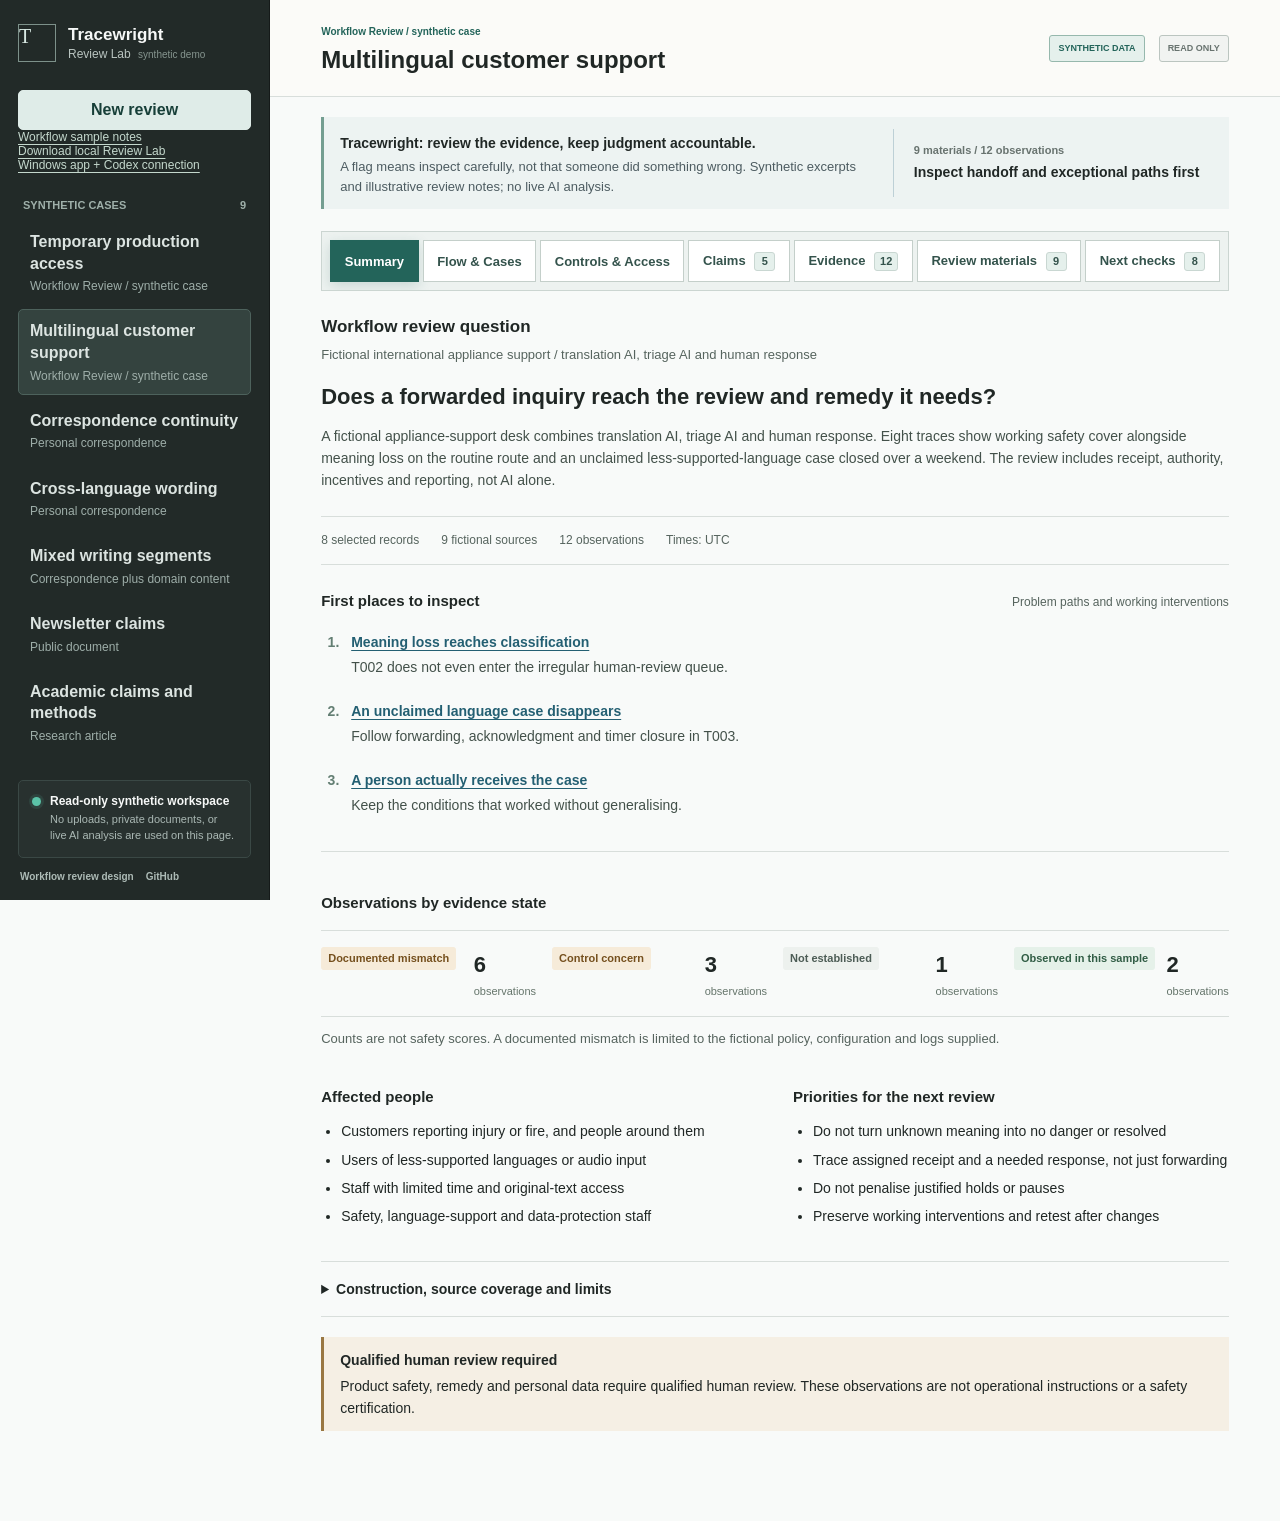
==== commit 215525d3: "Integrate workflow intake and guarded Codex review in Workbench 0.5 beta" ====
--- a/index.html
+++ b/index.html
@@ -22,6 +22,7 @@
       <a class="primary wide" id="intake-link" href="intake.html?kind=workflow">New review</a>
       <a class="sidebar-project-link" href="docs/workflow-sample.md">Workflow sample notes</a>
       <a class="sidebar-project-link" href="https://ayakoredon.github.io/tracewright-narrative-uncertainty-map/downloads/tracewright-review-lab-2026-09-08-en.zip" download>Download local Review Lab</a>
+      <a class="sidebar-project-link" href="https://github.com/ayakoredon/tracewright-narrative-uncertainty-map/releases/tag/workbench-v0.5.0-beta">Windows app + Codex connection</a>
 
       <div class="demo-mobile-case">
         <label for="mobile-case-select">Synthetic case</label>
--- a/workbench/wwwroot/app.css
+++ b/workbench/wwwroot/app.css
@@ -232,6 +232,19 @@
 .safety-confirmation { grid-column: 2; display: flex; gap: 11px; align-items: flex-start; padding: 15px; border-left: 4px solid var(--amber); background: var(--amber-soft); font-weight: 400; line-height: 1.5; }
 .safety-confirmation strong { display: block; }
 .safety-confirmation input { margin-top: 4px; }
+.sensitive-intake { gap: 15px; padding: 18px; border: 1px solid var(--line); background: var(--surface-muted); }
+.sensitive-intake.active { border-left: 4px solid var(--blue); background: var(--blue-soft); }
+.sensitive-intake-heading { display: flex; align-items: flex-start; justify-content: space-between; gap: 20px; }
+.sensitive-mode-toggle { display: flex; align-items: flex-start; gap: 10px; font-weight: 400; }
+.sensitive-mode-toggle input { width: auto; margin-top: 4px; }
+.sensitive-mode-toggle strong, .sensitive-mode-toggle small { display: block; }
+.sensitive-mode-toggle strong { margin-bottom: 4px; font-size: 14px; }
+.sensitive-mode-toggle small { color: var(--muted); font-weight: 400; line-height: 1.45; }
+.sensitive-intake-note { margin: 0; color: var(--muted); font-size: 12px; line-height: 1.55; }
+.sensitive-mode-details { display: grid; gap: 18px; padding-top: 16px; border-top: 1px solid #bfd1d8; }
+.sensitive-mode-details .field.full, .sensitive-mode-details .safety-confirmation { grid-column: auto; }
+.sensitive-confirmation { margin-top: 2px; }
+.badge.sensitive { color: #315c6a; background: #dcebef; }
 .form-actions { display: flex; justify-content: flex-end; gap: 10px; padding: 20px 28px; }
 
 .materials-layout { max-width: 1280px; margin: 0 auto; display: grid; grid-template-columns: minmax(300px, 410px) minmax(0, 1fr); gap: 24px; align-items: start; }
@@ -244,6 +257,9 @@
 .drop-zone small { max-width: 290px; color: var(--muted); font-weight: 400; line-height: 1.45; }
 .drop-zone input { position: absolute; width: 1px; height: 1px; overflow: hidden; opacity: 0; }
 .selected-file-summary { margin: 11px 0 18px; color: var(--muted); font-size: 12px; }
+.sensitive-materials-notice { max-width: 1280px; margin: 0 auto 20px; padding: 17px 19px; border-left: 4px solid var(--blue); background: var(--blue-soft); }
+.sensitive-materials-notice strong { display: block; margin: 6px 0 4px; }
+.sensitive-materials-notice p { margin: 0; color: #4a5960; line-height: 1.55; }
 .upload-panel .field-grid { margin-bottom: 18px; }
 .inventory-heading { display: flex; justify-content: space-between; align-items: center; gap: 18px; padding-bottom: 18px; border-bottom: 1px solid var(--line); }
 .inventory-heading h3 { margin: 0 0 4px; }
@@ -259,7 +275,7 @@
 
 .transmission-boundary { max-width: 1280px; margin: 0 auto 22px; border: 1px solid #86aa9f; background: #f4faf7; }
 .boundary-title { display: flex; align-items: center; gap: 9px; padding: 13px 18px; border-bottom: 1px solid #bed3cc; }
-.boundary-grid { display: grid; grid-template-columns: repeat(4, minmax(0, 1fr)); }
+.boundary-grid { display: grid; grid-template-columns: repeat(5, minmax(0, 1fr)); }
 .boundary-grid div { padding: 14px 18px; border-right: 1px solid #d2e1dc; }
 .boundary-grid div:last-child { border-right: 0; }
 .boundary-grid span, .boundary-grid strong { display: block; }
@@ -322,6 +338,22 @@
 .review-card h3 { margin: 0 0 10px; }
 .review-card p, .review-card li { color: #4e5955; line-height: 1.55; }
 .high-impact { border-left: 4px solid var(--red); background: var(--red-soft); }
+.sensitive-review-band { margin-bottom: 18px; border: 1px solid #92aeb8; background: #f2f8fa; }
+.sensitive-review-heading { display: flex; align-items: flex-start; justify-content: space-between; gap: 18px; padding: 22px 24px 0; }
+.sensitive-review-heading h3 { margin: 7px 0 0; font-family: Georgia, serif; font-size: 28px; font-weight: 500; }
+.decision-boundary { margin: 15px 24px 0; padding: 14px 16px; border-left: 4px solid var(--blue); background: white; line-height: 1.6; }
+.sensitive-review-facts { display: grid; grid-template-columns: minmax(0, 1.3fr) minmax(150px, 0.4fr) minmax(0, 1fr); margin: 20px 24px 0; border-top: 1px solid #c8d9df; border-bottom: 1px solid #c8d9df; }
+.sensitive-review-facts div { padding: 13px 15px; border-right: 1px solid #c8d9df; }
+.sensitive-review-facts div:last-child { border-right: 0; }
+.sensitive-review-facts span, .sensitive-review-facts strong { display: block; }
+.sensitive-review-facts span { margin-bottom: 5px; color: var(--muted); font-size: 10px; font-weight: 800; text-transform: uppercase; }
+.sensitive-review-facts strong { line-height: 1.45; }
+.sensitive-review-columns { display: grid; grid-template-columns: repeat(2, minmax(0, 1fr)); gap: 0; padding: 10px 24px 22px; }
+.sensitive-review-columns > div { padding: 14px 16px; border-bottom: 1px solid #c8d9df; }
+.sensitive-review-columns > div:nth-child(odd) { border-right: 1px solid #c8d9df; }
+.sensitive-review-columns h4 { margin: 0 0 8px; font-size: 11px; text-transform: uppercase; color: var(--muted); }
+.sensitive-review-columns ul { margin: 0; padding-left: 18px; }
+.sensitive-review-columns li { margin-bottom: 5px; line-height: 1.5; }
 .limitations { border-left: 4px solid var(--amber); }
 .table-wrap { overflow-x: auto; border: 1px solid var(--line); background: var(--surface); }
 table { width: 100%; border-collapse: collapse; min-width: 760px; }
@@ -352,6 +384,22 @@
 .marked-list li { padding: 9px 0; border-bottom: 1px solid var(--line); }
 .marked-list code { color: var(--blue); background: var(--blue-soft); padding: 2px 4px; white-space: normal; }
 .next-action { grid-column: 1 / -1; border-left: 4px solid var(--green); }
+.transformation-section { margin-bottom: 20px; border: 1px solid #a9bdc4; background: #f7fafb; }
+.transformation-heading { display: flex; align-items: flex-end; justify-content: space-between; gap: 24px; padding: 20px 22px; border-bottom: 1px solid #cfdbdf; }
+.transformation-heading h3 { margin: 6px 0 0; font-family: Georgia, serif; font-size: 25px; font-weight: 500; }
+.transformation-heading p { max-width: 440px; margin: 0; color: var(--muted); line-height: 1.5; }
+.transformation-chain { margin: 0; padding: 0; list-style: none; }
+.transformation-stage { display: grid; grid-template-columns: 42px minmax(0, 0.85fr) minmax(320px, 1.15fr); gap: 16px; align-items: start; padding: 18px 22px; border-bottom: 1px solid #cfdbdf; }
+.transformation-stage:last-child { border-bottom: 0; }
+.stage-sequence { width: 32px; height: 32px; display: grid; place-items: center; color: white; background: var(--blue); font-weight: 800; }
+.stage-topline { display: flex; align-items: center; justify-content: space-between; gap: 12px; }
+.stage-main p { margin: 8px 0; line-height: 1.55; }
+.stage-sources { color: var(--muted); font-family: Consolas, monospace; font-size: 11px; line-height: 1.5; }
+.stage-effects { margin: 0; }
+.stage-effects div { display: grid; grid-template-columns: 150px minmax(0, 1fr); gap: 10px; padding: 6px 0; border-bottom: 1px solid #dbe4e7; }
+.stage-effects div:last-child { border-bottom: 0; }
+.stage-effects dt { color: var(--muted); font-size: 10px; font-weight: 800; text-transform: uppercase; }
+.stage-effects dd { margin: 0; line-height: 1.45; }
 .follow-up-list { display: flex; flex-direction: column; gap: 10px; }
 .follow-up-item { display: grid; grid-template-columns: 90px minmax(0, 1fr) auto; gap: 15px; align-items: start; padding: 16px; border: 1px solid var(--line); background: var(--surface); }
 .follow-up-item p { margin: 0; line-height: 1.55; }
@@ -385,6 +433,9 @@
   .boundary-grid div:nth-child(2) { border-right: 0; }
   .connector-grid { grid-template-columns: 1fr; }
   .connector-card.disabled { grid-column: auto; }
+  .transformation-heading { align-items: flex-start; flex-direction: column; }
+  .transformation-stage { grid-template-columns: 42px minmax(0, 1fr); }
+  .stage-effects { grid-column: 2; }
 }
 
 @media (max-width: 680px) {
@@ -398,7 +449,7 @@
   .workflow-tabs { padding: 0 10px; grid-template-columns: repeat(4, auto); justify-content: start; }
   .workflow-tab { padding: 0 14px; }
   .view-panel { padding: 32px 16px 55px; }
-  .field-grid.two, .check-grid, .boundary-grid, .summary-band, .review-grid, .evidence-columns { grid-template-columns: 1fr; }
+  .field-grid.two, .check-grid, .boundary-grid, .summary-band, .review-grid, .evidence-columns, .sensitive-review-facts, .sensitive-review-columns { grid-template-columns: 1fr; }
   .boundary-grid div { border-right: 0; border-bottom: 1px solid #d2e1dc; }
   .boundary-grid div:last-child { border-bottom: 0; }
   .form-actions, .inventory-heading { align-items: stretch; flex-direction: column; }
@@ -406,4 +457,8 @@
   .follow-up-item { grid-template-columns: 1fr; }
   .material-row { grid-template-columns: 50px minmax(0, 1fr); }
   .material-row .text-button { grid-column: 2; justify-self: end; }
-}
+  .sensitive-intake-heading, .sensitive-review-heading { align-items: flex-start; flex-direction: column; }
+  .sensitive-review-facts div, .sensitive-review-columns > div, .sensitive-review-columns > div:nth-child(odd) { border-right: 0; }
+  .transformation-stage { grid-template-columns: 34px minmax(0, 1fr); padding: 16px; }
+  .stage-effects div { grid-template-columns: 1fr; gap: 3px; }
+}
